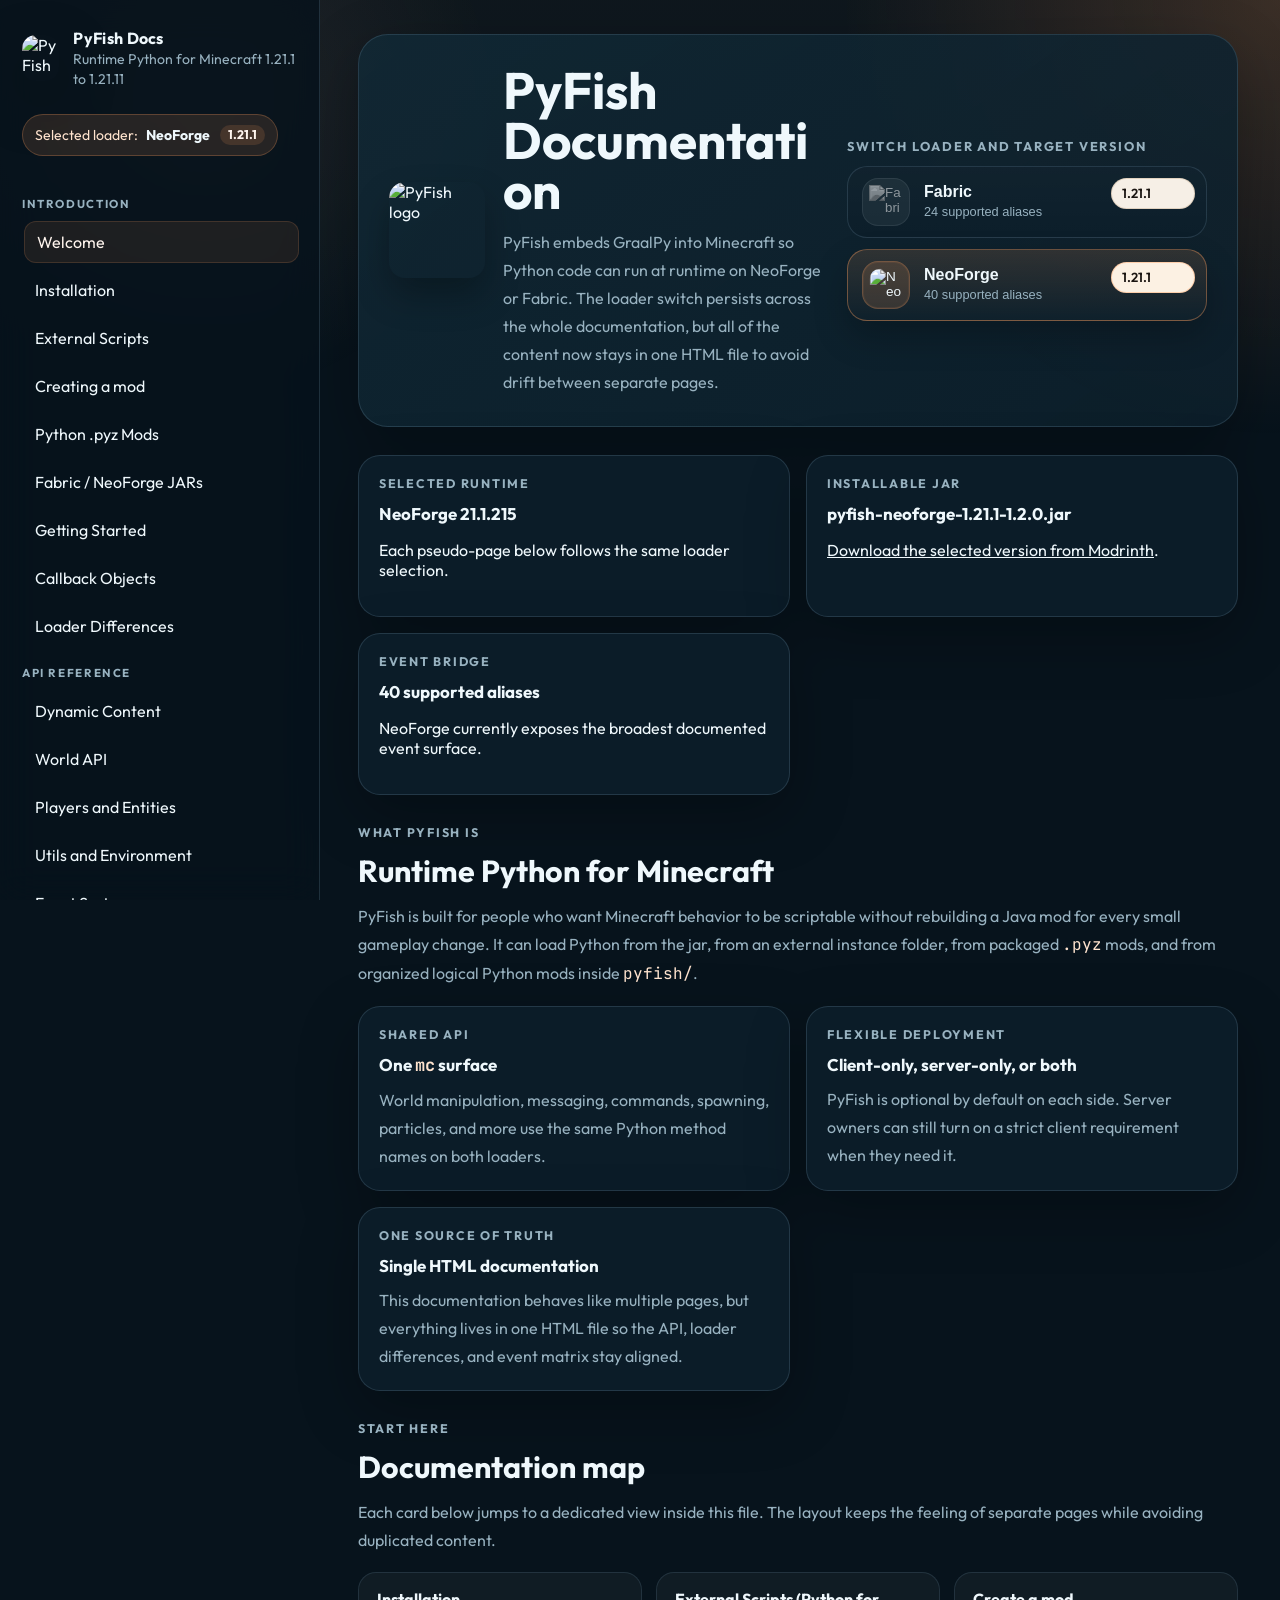
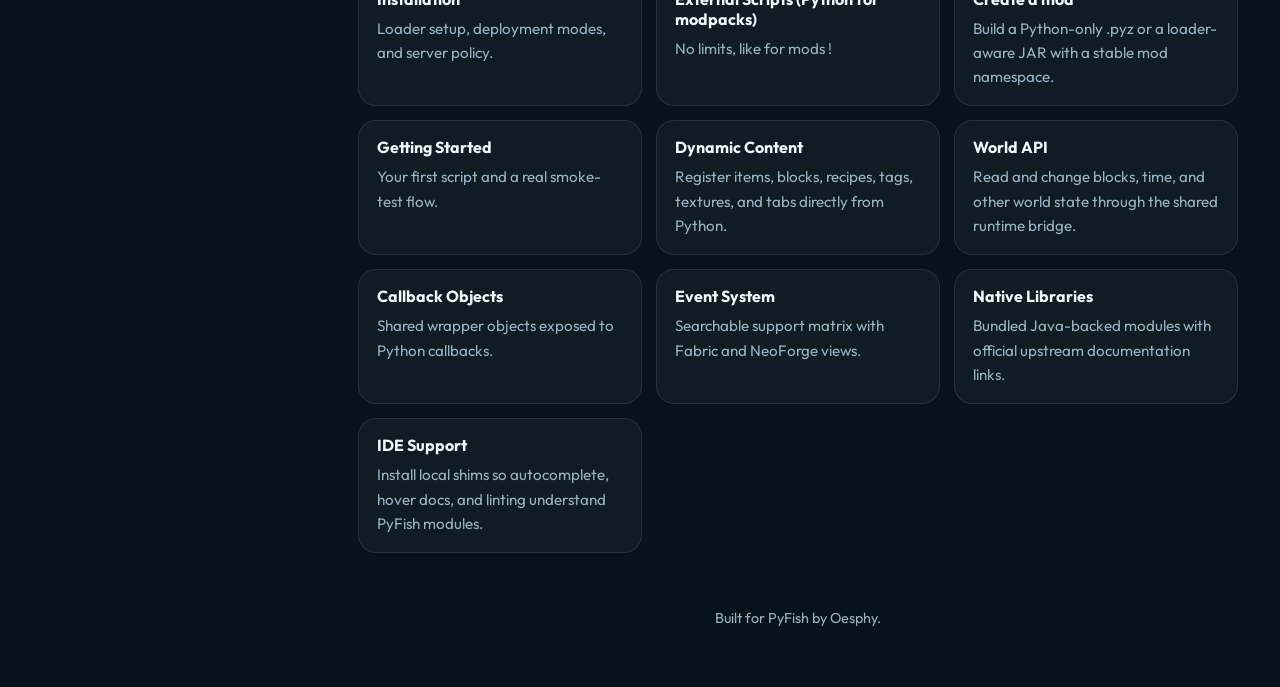
==== index.html @ 4de3d67e "Change 'Choose a Mod Format' to 'Create a mod'" ====
<!DOCTYPE html>
<html lang="en">

<head>
    <meta charset="UTF-8">
    <meta name="viewport" content="width=device-width, initial-scale=1.0">
    <title>PyFish Documentation - Welcome</title>
    <link rel="preconnect" href="https://fonts.googleapis.com">
    <link rel="preconnect" href="https://fonts.gstatic.com" crossorigin>
    <link
        href="https://fonts.googleapis.com/css2?family=Outfit:wght@300;400;500;600;700;800&family=JetBrains+Mono:wght@400;700&display=swap"
        rel="stylesheet">
    <link rel="stylesheet" href="assets/docs.css">
    <script src="assets/docs.js" defer></script>
</head>

<body data-loader-default="neoforge" data-default-view="overview">
    <template id="loaderSwitchTemplate">
        <div class="loader-switch" aria-label="Documentation loader switch">
            <div class="loader-switch-label">Switch loader and target version</div>
            <div class="loader-switch-row">
                <div class="loader-option" data-loader-option="fabric">
                    <div class="loader-button-shell">
                        <button class="loader-button" data-loader-button="fabric" type="button" aria-pressed="false">
                            <span class="loader-mark">
                                <img src="https://fabricmc.net/assets/logo.png" alt="Fabric logo">
                            </span>
                            <span class="loader-copy">
                                <strong>Fabric</strong>
                                <small data-loader-field="eventCount" data-loader-source="fabric">23 supported aliases</small>
                            </span>
                        </button>
                        <select class="loader-version-select" data-loader-version-select="fabric" aria-label="Fabric documentation version"></select>
                    </div>
                </div>
                <div class="loader-option" data-loader-option="neoforge">
                    <div class="loader-button-shell">
                        <button class="loader-button" data-loader-button="neoforge" type="button" aria-pressed="true">
                            <span class="loader-mark">
                                <img src="https://avatars.githubusercontent.com/u/138629134?s=160&amp;v=4"
                                    alt="NeoForge logo">
                            </span>
                            <span class="loader-copy">
                                <strong>NeoForge</strong>
                                <small data-loader-field="eventCount" data-loader-source="neoforge">39 supported aliases</small>
                            </span>
                        </button>
                        <select class="loader-version-select" data-loader-version-select="neoforge" aria-label="NeoForge documentation version"></select>
                    </div>
                </div>
            </div>
        </div>
    </template>

    <div class="layout">
        <aside class="sidebar">
            <div class="sidebar-brand">
                <img src="https://cdn.modrinth.com/data/bdP4b2gP/a01bf99421098f66b65ad2d4006a5337a18a58f0.png"
                    alt="PyFish logo">
                <div>
                    <strong>PyFish Docs</strong>
                    <span>Runtime Python for Minecraft 1.21.1 to 1.21.11</span>
                </div>
            </div>

            <div class="loader-pill">
                Selected loader:
                <strong data-loader-selected>NeoForge</strong>
                <span class="loader-pill-version" data-loader-field="versionLabel">1.21.1</span>
            </div>

            <div class="nav-title">Introduction</div>
            <ul class="nav-list">
                <li><a href="#overview" data-nav-view="overview">Welcome</a></li>
                <li><a href="#installation" data-nav-view="installation">Installation</a></li>
                <li><a href="#scripts" data-nav-view="scripts">External Scripts</a></li>
                <li><a href="#template" data-nav-view="template">Creating a mod</a></li>
                <li><a href="#pyz-mods" data-nav-view="pyz-mods">Python .pyz Mods</a></li>
                <li><a href="#jar-mods" data-nav-view="jar-mods">Fabric / NeoForge JARs</a></li>
                <li><a href="#getting-started" data-nav-view="getting-started">Getting Started</a></li>
                <li><a href="#callback-objects" data-nav-view="callback-objects">Callback Objects</a></li>
                <li><a href="#loader-differences" data-nav-view="loader-differences">Loader Differences</a></li>
            </ul>

            <div class="nav-title">API Reference</div>
            <ul class="nav-list">
                <li><a href="#api-content" data-nav-view="api-content">Dynamic Content</a></li>
                <li><a href="#api-world" data-nav-view="api-world">World API</a></li>
                <li><a href="#api-players" data-nav-view="api-players">Players and Entities</a></li>
                <li><a href="#api-utils" data-nav-view="api-utils">Utils and Environment</a></li>
                <li><a href="#events" data-nav-view="events">Event System</a></li>
            </ul>

            <div class="nav-title">Resources</div>
            <ul class="nav-list">
                <li><a href="#ide-support" data-nav-view="ide-support">IDE Support</a></li>
                <li><a href="#libraries" data-nav-view="libraries">Native Libraries</a></li>
            </ul>
        </aside>

        <main class="content">
            <section class="doc-view active" data-doc-view="overview">
                <header class="hero">
                    <div class="hero-brand">
                        <img src="https://cdn.modrinth.com/data/bdP4b2gP/a01bf99421098f66b65ad2d4006a5337a18a58f0.png"
                            alt="PyFish logo">
                        <div class="hero-title">
                            <h1>PyFish Documentation</h1>
                            <p class="hero-subtitle">
                                PyFish embeds GraalPy into Minecraft so Python code can run at runtime on NeoForge or
                                Fabric. The loader switch persists across the whole documentation, but all of the
                                content now stays in one HTML file to avoid drift between separate pages.
                            </p>
                        </div>
                    </div>

                    <div data-loader-switch></div>
                </header>

                <section class="section">
                    <div class="stats-grid">
                        <article class="stat-card">
                            <div class="stat-label">Selected runtime</div>
                            <div class="stat-value" data-loader-field="installLabel">NeoForge 21.1.215</div>
                            <p>Each pseudo-page below follows the same loader selection.</p>
                        </article>
                        <article class="stat-card">
                            <div class="stat-label">Installable jar</div>
                            <div class="stat-value" data-loader-field="jarName">pyfish-neoforge-1.21.1-1.2.0.jar
                            </div>
                            <p><a href="https://modrinth.com/mod/bdP4b2gP/versions" target="_blank"
                                    rel="noopener">Download the selected version from Modrinth</a>.</p>
                        </article>
                        <article class="stat-card">
                            <div class="stat-label">Event bridge</div>
                            <div class="stat-value" data-loader-field="eventCount">39 supported aliases</div>
                            <p data-loader-field="eventSummary">NeoForge currently exposes the broadest documented event
                                surface.</p>
                        </article>
                    </div>
                </section>

                <section class="section">
                    <div class="section-eyebrow">What PyFish is</div>
                    <h2>Runtime Python for Minecraft</h2>
                    <p class="section-intro">
                        PyFish is built for people who want Minecraft behavior to be scriptable without rebuilding a
                        Java mod for every small gameplay change. It can load Python from the jar, from an external
                        instance folder, from packaged <span class="inline-code">.pyz</span> mods, and from organized
                        logical Python mods inside <span class="inline-code">pyfish/</span>.
                    </p>

                    <div class="cards">
                        <article class="card">
                            <div class="card-eyebrow">Shared API</div>
                            <h3>One <span class="inline-code">mc</span> surface</h3>
                            <p>World manipulation, messaging, commands, spawning, particles, and more use the same
                                Python method names on both loaders.</p>
                        </article>
                        <article class="card">
                            <div class="card-eyebrow">Flexible deployment</div>
                            <h3>Client-only, server-only, or both</h3>
                            <p>PyFish is optional by default on each side. Server owners can still turn on a strict
                                client requirement when they need it.</p>
                        </article>
                        <article class="card">
                            <div class="card-eyebrow">One source of truth</div>
                            <h3>Single HTML documentation</h3>
                            <p>This documentation behaves like multiple pages, but everything lives in one HTML file so
                                the API, loader differences, and event matrix stay aligned.</p>
                        </article>
                    </div>
                </section>

                <section class="section">
                    <div class="section-eyebrow">Start here</div>
                    <h2>Documentation map</h2>
                    <p class="section-intro">
                        Each card below jumps to a dedicated view inside this file. The layout keeps the feeling of
                        separate pages while avoiding duplicated content.
                    </p>

                    <div class="quick-links">
                        <a class="quick-link" href="#installation" data-view-link="installation">
                            <strong>Installation</strong>
                            <span>Loader setup, deployment modes, and server policy.</span>
                        </a>
                        <a class="quick-link" href="#scripts" data-view-link="scripts">
                            <strong>External Scripts (Python for modpacks)</strong>
                            <span>No limits, like for mods !</span>
                        </a>
                        <a class="quick-link" href="#template" data-view-link="template">
                            <strong>Create a mod</strong>
                            <span>Build a Python-only .pyz or a loader-aware JAR with a stable mod namespace.</span>
                        </a>
                        <a class="quick-link" href="#getting-started" data-view-link="getting-started">
                            <strong>Getting Started</strong>
                            <span>Your first script and a real smoke-test flow.</span>
                        </a>
                        <a class="quick-link" href="#api-content" data-view-link="api-content">
                            <strong>Dynamic Content</strong>
                            <span>Register items, blocks, recipes, tags, textures, and tabs directly from Python.</span>
                        </a>
                        <a class="quick-link" href="#api-world" data-view-link="api-world">
                            <strong>World API</strong>
                            <span>Read and change blocks, time, and other world state through the shared runtime bridge.</span>
                        </a>
                        <a class="quick-link" href="#callback-objects" data-view-link="callback-objects">
                            <strong>Callback Objects</strong>
                            <span>Shared wrapper objects exposed to Python callbacks.</span>
                        </a>
                        <a class="quick-link" href="#events" data-view-link="events">
                            <strong>Event System</strong>
                            <span>Searchable support matrix with Fabric and NeoForge views.</span>
                        </a>
                        <a class="quick-link" href="#libraries" data-view-link="libraries">
                            <strong>Native Libraries</strong>
                            <span>Bundled Java-backed modules with official upstream documentation links.</span>
                        </a>
                        <a class="quick-link" href="#ide-support" data-view-link="ide-support">
                            <strong>IDE Support</strong>
                            <span>Install local shims so autocomplete, hover docs, and linting understand PyFish modules.</span>
                        </a>
                    </div>
                </section>
            </section>

            <section class="doc-view" data-doc-view="installation" hidden>
                <header class="hero">
                    <div class="hero-brand">
                        <img src="https://cdn.modrinth.com/data/bdP4b2gP/a01bf99421098f66b65ad2d4006a5337a18a58f0.png"
                            alt="PyFish logo">
                        <div class="hero-title">
                            <h1>Installation</h1>
                            <p class="hero-subtitle">
                                PyFish is installed like a normal mod jar, but the exact jar name depends on the
                                selected loader. This view also covers deployment modes and the server policy that can
                                require the client mod.
                            </p>
                        </div>
                    </div>

                    <div data-loader-switch></div>
                </header>

                <section class="section">
                    <div class="cards">
                        <article class="stat-card">
                            <div class="stat-label">Selected runtime</div>
                            <div class="stat-value" data-loader-field="installLabel">NeoForge 21.1.215</div>
                            <p>Keep Minecraft on <span class="inline-code" data-loader-field="minecraftVersion">1.21.1</span> and Java on 21.</p>
                        </article>
                        <article class="stat-card">
                            <div class="stat-label">Install this jar</div>
                            <div class="stat-value" data-loader-field="jarName">pyfish-neoforge-1.21.1-1.2.0.jar
                            </div>
                            <p><a href="https://modrinth.com/mod/bdP4b2gP/versions" target="_blank"
                                    rel="noopener">Open the official download page</a>.</p>
                        </article>
                    </div>
                </section>

                <section class="section">
                    <div class="section-eyebrow">Loader-specific setup</div>
                    <h2>How to install PyFish</h2>
                    <p class="section-intro">
                        Download the PyFish jar matching both your loader and Minecraft version, then place it
                        in the normal <span class="inline-code">mods/</span> folder. Do not mix a Fabric jar with
                        NeoForge or install a jar made for another Minecraft version.
                    </p>

                    <div class="two-up">
                        <article class="callout" data-loader-content="fabric">
                            <div class="card-eyebrow">Fabric steps</div>
                            <ul class="detail-list">
                                <li>Install Fabric Loader <span class="inline-code" data-loader-field="loaderVersionLabel" data-loader-source="fabric">0.16.9</span> for Minecraft
                                    <span class="inline-code" data-loader-field="minecraftVersion" data-loader-source="fabric">1.21.1</span>.
                                </li>
                                <li>Install Fabric API <span class="inline-code" data-loader-field="apiVersionLabel" data-loader-source="fabric">0.116.12+1.21.1</span> for Minecraft <span class="inline-code" data-loader-field="minecraftVersion" data-loader-source="fabric">1.21.1</span>.</li>
                                <li>Copy <span class="inline-code" data-loader-field="jarName" data-loader-source="fabric">pyfish-fabric-1.21.1-1.2.0.jar</span> into
                                    <span class="inline-code">mods/</span>.
                                </li>
                            </ul>
                        </article>

                        <article class="callout" data-loader-content="neoforge">
                            <div class="card-eyebrow">NeoForge steps</div>
                            <ul class="detail-list">
                                <li>Install NeoForge <span class="inline-code" data-loader-field="loaderVersionLabel" data-loader-source="neoforge">21.1.215</span> for Minecraft <span
                                        class="inline-code" data-loader-field="minecraftVersion" data-loader-source="neoforge">1.21.1</span>.</li>
                                <li>Copy <span class="inline-code" data-loader-field="jarName" data-loader-source="neoforge">pyfish-neoforge-1.21.1-1.2.0.jar</span> into <span
                                        class="inline-code">mods/</span>.</li>
                                <li>Start the game once so the standard PyFish config folders are created.</li>
                            </ul>
                        </article>

                        <article class="callout">
                            <div class="card-eyebrow">Shared requirements</div>
                            <ul class="detail-list">
                                <li>Minecraft version: <span class="inline-code" data-loader-field="minecraftVersion">1.21.1</span></li>
                                <li>Java version: <span class="inline-code">21</span></li>
                                <li>Python runtime: bundled GraalPy</li>
                            </ul>
                        </article>
                    </div>
                </section>

                <section class="section">
                    <div class="section-eyebrow">Deployment modes</div>
                    <h2>Client-only, server-only, or both</h2>
                    <div class="cards">
                        <article class="card">
                            <div class="card-eyebrow">Server-only</div>
                            <h3>Most common scripting setup</h3>
                            <p>Best for gameplay automation, event-driven logic, and modpack rules running on a
                                dedicated or integrated server. By default, clients can join without installing
                                PyFish.</p>
                        </article>
                        <article class="card">
                            <div class="card-eyebrow">Client-only</div>
                            <h3>Optional local runtime</h3>
                            <p>Useful when you want the mod on the client ahead of time or when a server may decide to
                                require it. Client-only does not expose server-side gameplay control by itself.</p>
                        </article>
                        <article class="card">
                            <div class="card-eyebrow">Both sides</div>
                            <h3>Full setup</h3>
                            <p>Use both sides when you want server logic and the option to make the client mod
                                mandatory from the server configuration.</p>
                        </article>
                    </div>
                </section>

                <section class="section">
                    <div class="section-eyebrow">Server policy</div>
                    <h2>Requiring the client mod</h2>
                    <p class="section-intro">
                        PyFish is optional by default, but server owners can flip one config setting to require the
                        client mod. This policy is shared across Fabric and NeoForge.
                    </p>

                    <div class="code-shell">
                        <pre>requireClientPyFish=false
clientHandshakeTimeoutTicks=60
missingClientMessage=This server requires PyFish on the client.</pre>
                    </div>

                    <div class="cards" style="margin-top: 18px;">
                        <article class="card">
                            <div class="card-eyebrow">Config path</div>
                            <p><span class="inline-code">config/pyfish/server.properties</span></p>
                        </article>
                        <article class="card">
                            <div class="card-eyebrow">When enabled</div>
                            <p>The server waits for a PyFish client hello. If the client never answers before the
                                timeout, that player is disconnected with the configured message.</p>
                        </article>
                        <article class="card">
                            <div class="card-eyebrow">Why it exists</div>
                            <p>You can keep the normal install experience optional for most players while still giving
                                server or modpack authors a clean opt-in enforcement model.</p>
                        </article>
                    </div>
                </section>
            </section>

            <section class="doc-view" data-doc-view="scripts" hidden>
                <header class="hero">
                    <div class="hero-brand">
                        <img src="https://cdn.modrinth.com/data/bdP4b2gP/a01bf99421098f66b65ad2d4006a5337a18a58f0.png"
                            alt="PyFish logo">
                        <div class="hero-title">
                            <h1>External Scripts</h1>
                            <p class="hero-subtitle">
                                PyFish can load Python from the jar and from the external <span
                                    class="inline-code">pyfish/</span> folder. This view focuses on the external
                                layout used by servers, local instances, and modpacks.
                            </p>
                        </div>
                    </div>

                    <div data-loader-switch></div>
                </header>

                <section class="section">
                    <div class="section-eyebrow">Folder layout</div>
                    <h2>How external scripts are organized</h2>
                    <p class="section-intro">
                        PyFish scans scripts from the root <span class="inline-code">pyfish/</span> folder.
                        Packaged Python-only mods use the normal Minecraft <span class="inline-code">mods/</span>
                        folder, right next to PyFish and the other mod JARs.
                    </p>

                    <div class="code-shell">
                        <pre>.minecraft/
|-- mods/
|   |-- pyfish-neoforge-1.21.11-1.2.0.jar
|   `-- packaged_mod-1.0.0.pyz
|-- config/
`-- pyfish/
    |-- scripts/
    |   `-- global_fix.py
    `-- my_mod/
        |-- requirements.txt
        `-- scripts/
            |-- init.py
            `-- gameplay.py</pre>
                    </div>
                </section>

                <section class="section">
                    <div class="cards">
                        <article class="card">
                            <div class="card-eyebrow">Global scripts</div>
                            <h3><span class="inline-code">pyfish/scripts/</span></h3>
                            <p>Files in this folder are loaded without a logical mod id. They are useful for quick
                                global tweaks or debugging scripts.</p>
                        </article>
                        <article class="card">
                            <div class="card-eyebrow">Logical Python mods</div>
                            <h3><span class="inline-code">pyfish/&lt;mod_id&gt;/scripts/</span></h3>
                            <p>Each folder acts like a small Python-powered content pack. Grouping scripts this way
                                keeps pack-specific logic easier to maintain.</p>
                        </article>
                        <article class="card">
                            <div class="card-eyebrow">Dependencies</div>
                            <h3><span class="inline-code">requirements.txt</span></h3>
                            <p>Pure Python dependencies can live next to a logical mod. PyFish keeps dependency
                                installation scoped by mod id instead of flattening everything together.</p>
                        </article>
                        <article class="card">
                            <div class="card-eyebrow">Single-file Python mods</div>
                            <h3><span class="inline-code">mods/*.pyz</span></h3>
                            <p>A Python zipapp packages the manifest, entrypoint, optional dependencies, and internal
                                modules into one distributable file. The same archive works on Fabric and NeoForge.</p>
                        </article>
                    </div>
                </section>

                <section class="section">
                    <div class="section-eyebrow">Loading behavior</div>
                    <h2>Jar resources and external files can coexist</h2>
                    <div class="cards">
                        <article class="card">
                            <div class="card-eyebrow">Bundled resources</div>
                            <p>Scripts inside a jar are useful when PyFish is shipped as a reusable base or when a
                                Python-powered mod wants self-contained packaged logic.</p>
                        </article>
                        <article class="card">
                            <div class="card-eyebrow">Packaged zipapps</div>
                            <p>Files ending in <span class="inline-code">.pyz</span> inside the normal
                                <span class="inline-code">mods/</span> folder are validated before execution. Their
                                manifest id becomes the content namespace and dependencies stay isolated under it.</p>
                        </article>
                        <article class="card">
                            <div class="card-eyebrow">External overrides</div>
                            <p>The instance folder is ideal for modpack authors because it keeps iteration fast and
                                avoids rebuilding jars for small rule changes.</p>
                        </article>
                        <article class="card">
                            <div class="card-eyebrow">Shared across loaders</div>
                            <p>Fabric and NeoForge use the same script folder layout. Loader differences mainly affect
                                event availability, not script discovery.</p>
                        </article>
                    </div>
                </section>
            </section>

            <section class="doc-view" data-doc-view="getting-started" hidden>
                <header class="hero">
                    <div class="hero-brand">
                        <img src="https://cdn.modrinth.com/data/bdP4b2gP/a01bf99421098f66b65ad2d4006a5337a18a58f0.png"
                            alt="PyFish logo">
                        <div class="hero-title">
                            <h1>Getting Started</h1>
                            <p class="hero-subtitle">
                                Start with one tiny script that proves the runtime, event registration, callback
                                execution, and shared Minecraft API are all alive.
                            </p>
                        </div>
                    </div>

                    <div data-loader-switch></div>
                </header>

                <section class="section">
                    <div class="section-eyebrow">Minimal script</div>
                    <h2>First runtime check</h2>
                    <div class="code-shell">
                        <pre>from pyfish import mc, log_print, ServerEvent, PlayerEvent

def on_server_started(event: ServerEvent):
    log_print("PyFish runtime ready")

def on_player_join(event: PlayerEvent):
    player = event.getPlayer() or event.getEntity()
    mc.send_message(player, "PyFish is active on this server.")

print("Hello World!")
mc.on("on_server_started", on_server_started)
mc.on("on_player_join", on_player_join)</pre>
                    </div>

                    <div class="meta-grid">
                        <div class="meta-row">
                            <strong>Recommended location</strong>
                            <span><span class="inline-code">pyfish/scripts/hello.py</span></span>
                        </div>
                        <div class="meta-row">
                            <strong>What this validates</strong>
                            <span>Python startup, event registration, lifecycle callback execution, player callback
                                execution, and shared <span class="inline-code">mc</span> API access.</span>
                        </div>
                    </div>
                </section>

                <section class="section">
                    <div class="section-eyebrow">First script flow</div>
                    <h2>What success looks like</h2>
                    <div class="cards">
                        <article class="card">
                            <div class="card-eyebrow">Startup</div>
                            <p>You should see the script load in the log and the runtime should register the callbacks
                                without an unsupported-event warning.</p>
                        </article>
                        <article class="card">
                            <div class="card-eyebrow">Server start</div>
                            <p>When the world or dedicated server finishes starting, the server-started callback should
                                log its message cleanly.</p>
                        </article>
                        <article class="card">
                            <div class="card-eyebrow">Player join</div>
                            <p>Joining the game should trigger the chat message without loader-specific attribute
                                errors, which is a strong sign that the callback objects and unwrapping helpers are
                                aligned.</p>
                        </article>
                    </div>
                </section>
            </section>

            <section class="doc-view" data-doc-view="callback-objects" hidden>
                <header class="hero">
                    <div class="hero-brand">
                        <img src="https://cdn.modrinth.com/data/bdP4b2gP/a01bf99421098f66b65ad2d4006a5337a18a58f0.png"
                            alt="PyFish logo">
                        <div class="hero-title">
                            <h1>Callback Objects</h1>
                            <p class="hero-subtitle">
                                PyFish wraps Fabric events into shared Python-facing objects whenever possible. NeoForge
                                still exposes the native event object for many specialized hooks, so this view focuses
                                on the shared wrapper surface that scripts can rely on. These same class names are safe
                                to import and use in Python type annotations under GraalPy.
                            </p>
                        </div>
                    </div>

                    <div data-loader-switch></div>
                </header>

                <section class="section">
                    <div class="section-eyebrow">Handles</div>
                    <h2>Common wrapper objects</h2>
                    <div class="cards">
                        <article class="definition-card">
                            <div class="definition-card-header">
                                <div class="definition-name">PlayerHandle</div>
                                <span class="pill pill-green">Shared</span>
                            </div>
                            <p>Wraps a server player and can be passed directly into methods like <span
                                    class="inline-code">mc.send_message(...)</span> or <span
                                    class="inline-code">mc.teleport(...)</span>.</p>
                            <div class="meta-grid">
                                <div class="meta-row"><strong>Main methods</strong><span><span
                                            class="inline-code">unwrapPlayer()</span>, <span
                                            class="inline-code">serverLevel()</span>, <span
                                            class="inline-code">getBlockX/Y/Z()</span>, <span
                                            class="inline-code">getX/Y/Z()</span>, <span
                                            class="inline-code">getName()</span></span></div>
                            </div>
                        </article>
                        <article class="definition-card">
                            <div class="definition-card-header">
                                <div class="definition-name">EntityHandle</div>
                                <span class="pill pill-green">Shared</span>
                            </div>
                            <p>Wraps a server entity. Useful in generic entity callbacks and interaction callbacks.</p>
                            <div class="meta-grid">
                                <div class="meta-row"><strong>Main methods</strong><span><span
                                            class="inline-code">unwrapEntity()</span>, <span
                                            class="inline-code">serverLevel()</span>, <span
                                            class="inline-code">getX/Y/Z()</span>, <span
                                            class="inline-code">getName()</span></span></div>
                            </div>
                        </article>
                        <article class="definition-card">
                            <div class="definition-card-header">
                                <div class="definition-name">BlockPosHandle</div>
                                <span class="pill pill-green">Shared</span>
                            </div>
                            <p>Wraps a block position object and is accepted by the shared unwrapping helpers inside
                                the Python bridge.</p>
                            <div class="meta-grid">
                                <div class="meta-row"><strong>Main methods</strong><span><span
                                            class="inline-code">unwrapBlockPos()</span>, <span
                                            class="inline-code">getX()</span>, <span class="inline-code">getY()</span>,
                                        <span class="inline-code">getZ()</span></span></div>
                            </div>
                        </article>
                    </div>
                </section>

                <section class="section">
                    <div class="section-eyebrow">Type hints</div>
                    <h2>Annotations are runtime-safe</h2>
                    <p class="section-intro">
                        You can annotate callbacks exactly the same way you want the IDE to see them. GraalPy does not
                        require stripping those annotations before the script runs inside the mod.
                    </p>

                    <div class="code-shell">
                        <pre>from pyfish import mc, PlayerEvent, PlayerChatEvent

def on_player_join(event: PlayerEvent):
    player = event.getPlayer() or event.getEntity()
    if player is not None:
        mc.send_message(player, "Join event typed correctly")

def on_player_chat(event: PlayerChatEvent):
    player = event.getPlayer()
    if player is not None:
        mc.send_message(player, f"You said: {event.getMessageString()}")

mc.on("on_player_join", on_player_join)
mc.on("on_player_chat", on_player_chat)</pre>
                    </div>
                </section>

                <section class="section">
                    <div class="section-eyebrow">Shared event wrappers</div>
                    <h2>What Python callbacks can see on Fabric</h2>
                    <div class="cards">
                        <article class="card">
                            <div class="card-eyebrow">Player and server lifecycle</div>
                            <p><span class="inline-code">PlayerEvent</span>, <span
                                    class="inline-code">PlayerCloneEvent</span>, <span
                                    class="inline-code">ServerEvent</span>, and <span
                                    class="inline-code">LevelEvent</span> cover join, leave, respawn, clone, server
                                lifecycle, and world lifecycle hooks.</p>
                        </article>
                        <article class="card">
                            <div class="card-eyebrow">Interaction and block events</div>
                            <p><span class="inline-code">BlockBreakEvent</span>, <span
                                    class="inline-code">PlayerInteractBlockEvent</span>, and <span
                                    class="inline-code">PlayerInteractEntityEvent</span> expose player, level,
                                position, hand, and target information through loader-agnostic helpers.</p>
                        </article>
                        <article class="card">
                            <div class="card-eyebrow">Entity lifecycle</div>
                            <p><span class="inline-code">EntitySpawnEvent</span>, <span
                                    class="inline-code">EntityDimensionChangeEvent</span>, <span
                                    class="inline-code">LivingDamageEvent</span>, and <span
                                    class="inline-code">LivingDeathEvent</span> now cover spawn, dimension change,
                                hurt, damage, and death in the Fabric bridge.</p>
                        </article>
                    </div>
                </section>

                <section class="section">
                    <div class="section-eyebrow">Loader note</div>
                    <h2>When NeoForge still exposes the raw event</h2>
                    <p class="section-intro">
                        Loader-specific aliases such as <span class="inline-code">on_item_crafted</span>, <span
                            class="inline-code">on_explosion</span>, or <span
                            class="inline-code">on_command_executed</span> still forward the native NeoForge event
                        object. That is intentional: Fabric does not provide a clean shared equivalent for all of those
                        hooks yet.
                    </p>
                </section>
            </section>

            <section class="doc-view" data-doc-view="loader-differences" hidden>
                <header class="hero">
                    <div class="hero-brand">
                        <img src="https://cdn.modrinth.com/data/bdP4b2gP/a01bf99421098f66b65ad2d4006a5337a18a58f0.png"
                            alt="PyFish logo">
                        <div class="hero-title">
                            <h1>Loader Differences</h1>
                            <p class="hero-subtitle">
                                PyFish tries to keep the Python-facing API stable across both loaders, but the event
                                bridge is not perfectly symmetrical. This view tracks what is genuinely shared and what
                                remains loader-specific.
                            </p>
                        </div>
                    </div>

                    <div data-loader-switch></div>
                </header>

                <section class="section">
                    <div class="compare-grid">
                        <article class="stat-card">
                            <div class="stat-label">Selected loader</div>
                            <div class="stat-value" data-loader-selected>NeoForge</div>
                            <p data-loader-field="bridgeSummary">Widest current bridge: broader entity, item, block,
                                and lifecycle coverage.</p>
                        </article>
                        <article class="stat-card">
                            <div class="stat-label">Fabric view</div>
                            <div class="stat-value">Fabric</div>
                            <p data-loader-field="bridgeSummary" data-loader-source="fabric">Shared bridge: lifecycle,
                                player, world, chat, entity lifecycle, and living damage callbacks.</p>
                        </article>
                        <article class="stat-card">
                            <div class="stat-label">NeoForge view</div>
                            <div class="stat-value">NeoForge</div>
                            <p data-loader-field="bridgeSummary" data-loader-source="neoforge">Widest current bridge:
                                broader entity, item, block, and lifecycle coverage.</p>
                        </article>
                    </div>
                </section>

                <section class="section">
                    <div class="cards">
                        <article class="card">
                            <div class="card-eyebrow">Shared across both loaders</div>
                            <ul class="detail-list">
                                <li>The same <span class="inline-code">pyfish/</span> folder layout</li>
                                <li>The same Python <span class="inline-code">mc</span> method names</li>
                                <li>The same optional-by-default client/server model</li>
                                <li>The same server config for requiring the client mod</li>
                            </ul>
                        </article>
                        <article class="card">
                            <div class="card-eyebrow">Fabric now covers</div>
                            <ul class="detail-list">
                                <li>Server and world lifecycle hooks</li>
                                <li>Player join, leave, respawn, clone, chat, and tick</li>
                                <li>Block break and player interaction hooks</li>
                                <li>Entity spawn and dimension changes</li>
                                <li>Living hurt, damage, and death observation</li>
                            </ul>
                        </article>
                        <article class="card">
                            <div class="card-eyebrow">NeoForge still goes wider</div>
                            <ul class="detail-list">
                                <li>Specialized block hooks like crop growth or note block play</li>
                                <li>Specialized player hooks like sleep, wake-up, and XP changes</li>
                                <li>Item crafting, smelting, pickup, and toss callbacks</li>
                                <li>Specialized entity hooks such as jump, heal, fall, and tame</li>
                                <li>Explosion and command pipeline callbacks</li>
                            </ul>
                        </article>
                    </div>
                </section>

                <section class="section">
                    <div class="section-eyebrow">Important caveat</div>
                    <h2>Dynamic full-class registration is NeoForge-only</h2>
                    <p class="section-intro">
                        <span class="inline-code">mc.on("full.java.ClassName", callback)</span> is meaningful on
                        NeoForge because the bridge can resolve arbitrary event classes on that loader. Fabric uses the
                        documented aliases only.
                    </p>
                </section>
            </section>

            <section class="doc-view" data-doc-view="api-content" hidden>
                <header class="hero">
                    <div class="hero-brand">
                        <img src="https://cdn.modrinth.com/data/bdP4b2gP/a01bf99421098f66b65ad2d4006a5337a18a58f0.png"
                            alt="PyFish logo">
                        <div class="hero-title">
                            <h1>Dynamic Content API</h1>
                            <p class="hero-subtitle">
                                Items, blocks, recipes, tags, textures, and tabs now live directly in
                                <span class="inline-code">pyfish</span>. Every API card below can open its own
                                dedicated in-file page with a fuller explanation, tested usage notes, and a more
                                complete example.
                            </p>
                        </div>
                    </div>

                    <div data-loader-switch></div>
                </header>

                <section class="section">
                    <div class="section-eyebrow">Integrated content API</div>
                    <h2>Register content directly from Python</h2>
                    <p class="section-intro">
                        PyFish exposes its content workflow directly from the base <span
                            class="inline-code">pyfish</span> module. (<span class="inline-code">from pyfish
                            import items, blocks, recipes, tags, textures, tabs</span>).
                    </p>

                    <div class="method-grid">
                        <article class="method-card" data-detail-card>
                            <div class="method-card-header"><div class="method-name">items.register_item(item_id: str, properties: ItemProperties)</div><span class="pill pill-green">Shared</span></div>
                            <p>Registers a simple item. If the id has no namespace, PyFish resolves it from the current script context.</p>
                            <a class="doc-link method-deep-link" href="#detail-content-register-item" data-detail-link="content-register-item">Open full page</a>
                        </article>
                        <article class="method-card" data-detail-card>
                            <div class="method-card-header"><div class="method-name">items.register_food(item_id: str, nutrition: int, saturation: float, properties: ItemProperties)</div><span class="pill pill-green">Shared</span></div>
                            <p>Registers a food item with nutrition and saturation values.</p>
                            <a class="doc-link method-deep-link" href="#detail-content-register-food" data-detail-link="content-register-food">Open full page</a>
                        </article>
                        <article class="method-card" data-detail-card>
                            <div class="method-card-header"><div class="method-name">items.register_tool(item_id: str, tool_type: str, properties: ItemProperties)</div><span class="pill pill-green">Shared</span></div>
                            <p>Registers a tool or weapon such as a sword, pickaxe, axe, hoe, or shovel.</p>
                            <a class="doc-link method-deep-link" href="#detail-content-register-tool" data-detail-link="content-register-tool">Open full page</a>
                        </article>
                        <article class="method-card" data-detail-card>
                            <div class="method-card-header"><div class="method-name">blocks.register_block(block_id: str, properties: BlockProperties)</div><span class="pill pill-green">Shared</span></div>
                            <p>Registers a block and generates matching blockstate, model, and item-model resources.</p>
                            <a class="doc-link method-deep-link" href="#detail-content-register-block" data-detail-link="content-register-block">Open full page</a>
                        </article>
                        <article class="method-card" data-detail-card>
                            <div class="method-card-header"><div class="method-name">recipes.shaped(recipe_id: str, result_id: str, count: int, pattern: list[str], keys: dict[str, str]) / recipes.shapeless(recipe_id: str, result_id: str, count: int, ingredients: list[str])</div><span class="pill pill-green">Shared</span></div>
                            <p>Generates crafting recipes directly from Python without a separate data pack step.</p>
                            <a class="doc-link method-deep-link" href="#detail-content-recipes" data-detail-link="content-recipes">Open full page</a>
                        </article>
                        <article class="method-card" data-detail-card>
                            <div class="method-card-header"><div class="method-name">tags.add_item_tag(tag_id: str, *entries: str) / tags.add_block_tag(tag_id: str, *entries: str)</div><span class="pill pill-green">Shared</span></div>
                            <p>Adds generated item or block entries to tags, again with automatic namespace resolution.</p>
                            <a class="doc-link method-deep-link" href="#detail-content-tags" data-detail-link="content-tags">Open full page</a>
                        </article>
                        <article class="method-card" data-detail-card>
                            <div class="method-card-header"><div class="method-name">textures.register_texture(texture_id: str, data: bytes) / textures.register_image(texture_id: str, image: object)</div><span class="pill pill-green">Shared</span></div>
                            <p>Registers generated texture data at runtime for items or blocks.</p>
                            <a class="doc-link method-deep-link" href="#detail-content-textures" data-detail-link="content-textures">Open full page</a>
                        </article>
                        <article class="method-card" data-detail-card>
                            <div class="method-card-header"><div class="method-name">tabs.create(tab_id: str, properties: TabProperties)</div><span class="pill pill-green">Shared</span></div>
                            <p>Creates a creative tab from Python. Tabs, like items and blocks, inherit the active script namespace by default.</p>
                            <a class="doc-link method-deep-link" href="#detail-content-tabs" data-detail-link="content-tabs">Open full page</a>
                        </article>
                    </div>
                </section>

                <section class="section">
                    <div class="section-eyebrow">Namespace resolution</div>
                    <h2>How ids are resolved</h2>
                    <div class="cards">
                        <article class="card">
                            <div class="card-eyebrow">Global scripts</div>
                            <p>Scripts in <span class="inline-code">pyfish/scripts/</span> register content under the
                                <span class="inline-code">pyfish</span> namespace by default.
                            </p>
                        </article>
                        <article class="card">
                            <div class="card-eyebrow">Logical Python mods</div>
                            <p>Scripts in <span class="inline-code">pyfish/&lt;mod_id&gt;/scripts/</span> register
                                content under <span class="inline-code">&lt;mod_id&gt;</span>.</p>
                        </article>
                        <article class="card">
                            <div class="card-eyebrow">Bundled real mods</div>
                            <p>Scripts bundled inside a proper mod jar register content under that Java mod id, so a
                                PyFish-powered mod stays inside its own namespace automatically.</p>
                        </article>
                    </div>
                </section>

                <section class="section">
                    <div class="section-eyebrow">Supported properties</div>
                    <h2>What the registries actually accept</h2>

                    <div class="two-up">
                        <article class="callout">
                            <div class="card-eyebrow">Items and foods</div>
                            <ul class="detail-list">
                                <li><span class="inline-code">texture</span> picks the generated model texture reference.</li>
                                <li><span class="inline-code">model</span> overrides the item model parent.</li>
                                <li><span class="inline-code">stacksTo</span>, <span class="inline-code">fireResistant</span>, and <span class="inline-code">durability</span> are supported on items.</li>
                                <li><span class="inline-code">alwaysEdible</span> is supported on foods.</li>
                                <li><span class="inline-code">tab</span> attaches the entry to a generated or existing creative tab.</li>
                                <li><span class="inline-code">events</span> attaches Python callbacks directly to the dynamic item.</li>
                            </ul>
                        </article>

                        <article class="callout">
                            <div class="card-eyebrow">Tools</div>
                            <ul class="detail-list">
                                <li>Supported tool types: <span class="inline-code">sword</span>, <span class="inline-code">pickaxe</span>, <span class="inline-code">shovel</span>, <span class="inline-code">axe</span>, <span class="inline-code">hoe</span>, and <span class="inline-code">multitool</span>.</li>
                                <li><span class="inline-code">damage</span> and <span class="inline-code">attackSpeed</span> control combat values.</li>
                                <li><span class="inline-code">durability</span>, <span class="inline-code">speed</span>, <span class="inline-code">damageBonus</span>, <span class="inline-code">enchantmentValue</span>, and <span class="inline-code">repairItem</span> shape the generated tier.</li>
                                <li>PyFish also adds the matching vanilla tool tags automatically.</li>
                            </ul>
                        </article>

                        <article class="callout">
                            <div class="card-eyebrow">Blocks and textures</div>
                            <ul class="detail-list">
                                <li><span class="inline-code">texture</span> can be a single texture id or a map such as top/bottom/side, end/side, or a full north/south/east/west/up/down set.</li>
                                <li><span class="inline-code">destroyTime</span>, <span class="inline-code">explosionResistance</span>, and <span class="inline-code">requiresCorrectToolForDrops</span> are supported.</li>
                                <li>Registering a block also generates and registers the matching block item automatically.</li>
                                <li><span class="inline-code">textures.register_texture(...)</span> takes raw bytes, while <span class="inline-code">textures.register_image(...)</span> takes a Java <span class="inline-code">BufferedImage</span>.</li>
                            </ul>
                        </article>

                        <article class="callout">
                            <div class="card-eyebrow">Recipes, tags, and tabs</div>
                            <ul class="detail-list">
                                <li>Recipes are generated directly at runtime and support namespace resolution for ids and ingredients.</li>
                                <li>Tag ingredients can use the normal <span class="inline-code">#namespace:path</span> syntax.</li>
                                <li><span class="inline-code">tags.unify(...)</span> currently records intent in the log but does not rewrite the registry automatically.</li>
                                <li>Creative tabs currently use <span class="inline-code">displayName</span> and <span class="inline-code">icon</span>. Use <span class="inline-code">displayName</span>, not <span class="inline-code">title</span>.</li>
                            </ul>
                        </article>
                    </div>
                </section>

                <section class="section">
                    <div class="section-eyebrow">Dynamic content callbacks</div>
                    <h2>Python handlers on items and blocks</h2>
                    <p class="section-intro">
                        PyFish supports dynamic content callbacks through the <span class="inline-code">events</span>
                        property. Handlers receive raw Java-side
                        objects for the content interaction itself.
                    </p>

                    <div class="two-up">
                        <article class="callout">
                            <div class="card-eyebrow">Item handlers</div>
                            <ul class="detail-list">
                                <li><span class="inline-code">use</span> runs when the item is used in the air.</li>
                                <li><span class="inline-code">use_on</span> runs when the item is used on a block.</li>
                                <li><span class="inline-code">eat</span> runs when the food finishes being eaten.</li>
                            </ul>
                        </article>
                        <article class="callout">
                            <div class="card-eyebrow">Block handlers</div>
                            <ul class="detail-list">
                                <li><span class="inline-code">use</span> runs when the block is interacted with.</li>
                                <li>The content callback layer is shared across Fabric and NeoForge because it lives above the loader-specific registries.</li>
                            </ul>
                        </article>
                    </div>

                    <div class="code-shell" style="margin-top: 18px;">
                        <pre>def on_wand_use(level, player, hand):
    mc.send_message(player, "Dynamic item callback OK")

items.register_item("signal_wand", {
    "texture": "signal_wand",
    "stacksTo": 1,
    "events": {
        "use": on_wand_use
    }
})</pre>
                    </div>
                    <a class="doc-link" href="#detail-content-callbacks" data-detail-link="content-callbacks">Open full page for dynamic content callbacks</a>
                </section>

                <section class="section">
                    <div class="section-eyebrow">Next API area</div>
                    <h2>World manipulation is documented separately now</h2>
                    <p class="section-intro">
                        Content registration and live world manipulation used to share one long page, which made both
                        areas harder to scan. The dedicated World API page now covers block and time helpers with their
                        own larger cards and detailed pseudo-pages.
                    </p>
                    <a class="doc-link" href="#api-world" data-view-link="api-world">Open the World API page</a>
                </section>
            </section>

            <section class="doc-view" data-doc-view="api-world" hidden>
                <header class="hero">
                    <div class="hero-brand">
                        <img src="https://cdn.modrinth.com/data/bdP4b2gP/a01bf99421098f66b65ad2d4006a5337a18a58f0.png"
                            alt="PyFish logo">
                        <div class="hero-title">
                            <h1>World API</h1>
                            <p class="hero-subtitle">
                                These helpers read or change the live world state. They are the functions you usually
                                call from callbacks once you already have a player, world, server, or position handle.
                            </p>
                        </div>
                    </div>

                    <div data-loader-switch></div>
                </header>

                <section class="section">
                    <div class="section-eyebrow">Shared world helpers</div>
                    <h2>Blocks and time</h2>
                    <p class="section-intro">
                        The <span class="inline-code">world</span> argument can be a real Java
                        <span class="inline-code">ServerLevel</span> or a wrapper returned by a PyFish callback. The
                        bridge unwraps both forms automatically.
                    </p>

                    <div class="method-grid">
                        <article class="method-card" data-detail-card>
                            <div class="method-card-header"><div class="method-name">mc.get_block_id(world: WorldHandle, x: int, y: int, z: int)</div><span class="pill pill-green">Shared</span></div>
                            <p>Returns the registry id of the block at the given coordinates.</p>
                            <a class="doc-link method-deep-link" href="#detail-mc-get-block-id" data-detail-link="mc-get-block-id">Open full page</a>
                        </article>
                        <article class="method-card" data-detail-card>
                            <div class="method-card-header"><div class="method-name">mc.set_block(world: WorldHandle, x: int, y: int, z: int, block_id: str)</div><span class="pill pill-green">Shared</span></div>
                            <p>Places or replaces a block. This is one of the fastest visible checks for the shared runtime bridge.</p>
                            <a class="doc-link method-deep-link" href="#detail-mc-set-block" data-detail-link="mc-set-block">Open full page</a>
                        </article>
                        <article class="method-card" data-detail-card>
                            <div class="method-card-header"><div class="method-name">mc.break_block(world: WorldHandle, x: int, y: int, z: int)</div><span class="pill pill-green">Shared</span></div>
                            <p>Breaks a block and lets vanilla drops and normal world logic run.</p>
                            <a class="doc-link method-deep-link" href="#detail-mc-break-block" data-detail-link="mc-break-block">Open full page</a>
                        </article>
                        <article class="method-card" data-detail-card>
                            <div class="method-card-header"><div class="method-name">mc.get_time(world: WorldHandle)</div><span class="pill pill-green">Shared</span></div>
                            <p>Reads the current day-night tick value from the world.</p>
                            <a class="doc-link method-deep-link" href="#detail-mc-get-time" data-detail-link="mc-get-time">Open full page</a>
                        </article>
                        <article class="method-card" data-detail-card>
                            <div class="method-card-header"><div class="method-name">mc.set_time(world: WorldHandle, time: int)</div><span class="pill pill-green">Shared</span></div>
                            <p>Sets the world time to a specific tick value such as <span class="inline-code">0</span> or <span class="inline-code">13000</span>.</p>
                            <a class="doc-link method-deep-link" href="#detail-mc-set-time" data-detail-link="mc-set-time">Open full page</a>
                        </article>
                    </div>
                </section>

                <section class="section">
                    <div class="section-eyebrow">Typical pattern</div>
                    <h2>Use callback wrappers directly</h2>
                    <div class="code-shell">
                        <pre>from pyfish import mc, PlayerEvent

def on_player_join(event: PlayerEvent):
    player = event.getPlayer() or event.getEntity()
    world = event.getLevel() or player.serverLevel()
    x = player.getBlockX() + 1
    y = player.getBlockY()
    z = player.getBlockZ()

    mc.set_block(world, x, y, z, "minecraft:gold_block")
    mc.send_message(player, f"Placed {mc.get_block_id(world, x, y, z)} at {x} {y} {z}")

mc.on("on_player_join", on_player_join)</pre>
                    </div>
                </section>
            </section>

            <section class="doc-view" data-doc-view="api-players" hidden>
                <header class="hero">
                    <div class="hero-brand">
                        <img src="https://cdn.modrinth.com/data/bdP4b2gP/a01bf99421098f66b65ad2d4006a5337a18a58f0.png"
                            alt="PyFish logo">
                        <div class="hero-title">
                            <h1>Players and Entities API</h1>
                            <p class="hero-subtitle">
                                These helpers cover messaging, movement, health, inventory, entity spawning, and simple
                                entity queries.
                            </p>
                        </div>
                    </div>

                    <div data-loader-switch></div>
                </header>

                <section class="section">
                    <div class="method-grid">
                        <article class="method-card" data-detail-card><div class="method-card-header"><div class="method-name">mc.send_message(player: PlayerHandle, message: str)</div><span class="pill pill-green">Shared</span></div><p>Sends a system message to one player. Player handles from callbacks work directly.</p><a class="doc-link method-deep-link" href="#detail-mc-send-message" data-detail-link="mc-send-message">Open full page</a></article>
                        <article class="method-card" data-detail-card><div class="method-card-header"><div class="method-name">mc.broadcast_message(world: WorldHandle, message: str)</div><span class="pill pill-green">Shared</span></div><p>Broadcasts a message to players in a world.</p><a class="doc-link method-deep-link" href="#detail-mc-broadcast-message" data-detail-link="mc-broadcast-message">Open full page</a></article>
                        <article class="method-card" data-detail-card><div class="method-card-header"><div class="method-name">mc.give_item(player: PlayerHandle, item_id: str, count: int)</div><span class="pill pill-green">Shared</span></div><p>Gives an item stack to a player.</p><a class="doc-link method-deep-link" href="#detail-mc-give-item" data-detail-link="mc-give-item">Open full page</a></article>
                        <article class="method-card" data-detail-card><div class="method-card-header"><div class="method-name">mc.get_players(world: WorldHandle)</div><span class="pill pill-green">Shared</span></div><p>Returns the players in the selected world.</p><a class="doc-link method-deep-link" href="#detail-mc-get-players" data-detail-link="mc-get-players">Open full page</a></article>
                        <article class="method-card" data-detail-card><div class="method-card-header"><div class="method-name">mc.teleport(player: PlayerHandle, x: float, y: float, z: float)</div><span class="pill pill-green">Shared</span></div><p>Teleports a player to the given coordinates.</p><a class="doc-link method-deep-link" href="#detail-mc-teleport" data-detail-link="mc-teleport">Open full page</a></article>
                        <article class="method-card" data-detail-card><div class="method-card-header"><div class="method-name">mc.set_health(player: PlayerHandle, health: float)</div><span class="pill pill-green">Shared</span></div><p>Sets current health.</p><a class="doc-link method-deep-link" href="#detail-mc-set-health" data-detail-link="mc-set-health">Open full page</a></article>
                        <article class="method-card" data-detail-card><div class="method-card-header"><div class="method-name">mc.set_food_level(player: PlayerHandle, food_level: int)</div><span class="pill pill-green">Shared</span></div><p>Sets hunger from <span class="inline-code">0</span> to <span class="inline-code">20</span>.</p><a class="doc-link method-deep-link" href="#detail-mc-set-food-level" data-detail-link="mc-set-food-level">Open full page</a></article>
                        <article class="method-card" data-detail-card><div class="method-card-header"><div class="method-name">mc.set_experience(player: PlayerHandle, level: int)</div><span class="pill pill-green">Shared</span></div><p>Sets the experience level.</p><a class="doc-link method-deep-link" href="#detail-mc-set-experience" data-detail-link="mc-set-experience">Open full page</a></article>
                        <article class="method-card" data-detail-card><div class="method-card-header"><div class="method-name">mc.add_effect(player: PlayerHandle, effect_id: str, duration: int, amplifier: int = 0)</div><span class="pill pill-green">Shared</span></div><p>Applies a potion effect such as <span class="inline-code">minecraft:speed</span>.</p><a class="doc-link method-deep-link" href="#detail-mc-add-effect" data-detail-link="mc-add-effect">Open full page</a></article>
                        <article class="method-card" data-detail-card><div class="method-card-header"><div class="method-name">mc.spawn_entity(world: WorldHandle, entity_type_id: str, x: float, y: float, z: float)</div><span class="pill pill-green">Shared</span></div><p>Spawns an entity in the world.</p><a class="doc-link method-deep-link" href="#detail-mc-spawn-entity" data-detail-link="mc-spawn-entity">Open full page</a></article>
                        <article class="method-card" data-detail-card><div class="method-card-header"><div class="method-name">mc.kill_entity(entity: EntityHandle)</div><span class="pill pill-green">Shared</span></div><p>Removes an entity from the world.</p><a class="doc-link method-deep-link" href="#detail-mc-kill-entity" data-detail-link="mc-kill-entity">Open full page</a></article>
                        <article class="method-card" data-detail-card><div class="method-card-header"><div class="method-name">mc.get_entities_in_range(world: WorldHandle, x: float, y: float, z: float, range: float)</div><span class="pill pill-green">Shared</span></div><p>Returns every entity inside a radius around a point.</p><a class="doc-link method-deep-link" href="#detail-mc-get-entities-in-range" data-detail-link="mc-get-entities-in-range">Open full page</a></article>
                    </div>
                </section>
            </section>

            <section class="doc-view" data-doc-view="api-utils" hidden>
                <header class="hero">
                    <div class="hero-brand">
                        <img src="https://cdn.modrinth.com/data/bdP4b2gP/a01bf99421098f66b65ad2d4006a5337a18a58f0.png"
                            alt="PyFish logo">
                        <div class="hero-title">
                            <h1>Utils and Environment API</h1>
                            <p class="hero-subtitle">
                                These methods cover commands, explosions, lightning, sounds, particles, and event
                                registration behavior.
                            </p>
                        </div>
                    </div>

                    <div data-loader-switch></div>
                </header>

                <section class="section">
                    <div class="method-grid">
                        <article class="method-card" data-detail-card><div class="method-card-header"><div class="method-name">mc.execute_command(server: ServerHandle, command: str)</div><span class="pill pill-green">Shared</span></div><p>Executes a server command without a leading slash.</p><a class="doc-link method-deep-link" href="#detail-mc-execute-command" data-detail-link="mc-execute-command">Open full page</a></article>
                        <article class="method-card" data-detail-card><div class="method-card-header"><div class="method-name">mc.create_explosion(world: WorldHandle, x: float, y: float, z: float, radius: float, fire: bool = False, mode: str = "block")</div><span class="pill pill-green">Shared</span></div><p>Creates an explosion. The mode can be <span class="inline-code">block</span>, <span class="inline-code">none</span>, <span class="inline-code">mob</span>, or <span class="inline-code">tnt</span>.</p><a class="doc-link method-deep-link" href="#detail-mc-create-explosion" data-detail-link="mc-create-explosion">Open full page</a></article>
                        <article class="method-card" data-detail-card><div class="method-card-header"><div class="method-name">mc.strike_lightning(world: WorldHandle, x: float, y: float, z: float)</div><span class="pill pill-green">Shared</span></div><p>Spawns lightning at the target coordinates.</p><a class="doc-link method-deep-link" href="#detail-mc-strike-lightning" data-detail-link="mc-strike-lightning">Open full page</a></article>
                        <article class="method-card" data-detail-card><div class="method-card-header"><div class="method-name">mc.play_sound(world: WorldHandle, x: float, y: float, z: float, sound_id: str, category: str = "master", volume: float = 1.0, pitch: float = 1.0)</div><span class="pill pill-green">Shared</span></div><p>Plays a sound event in the world.</p><a class="doc-link method-deep-link" href="#detail-mc-play-sound" data-detail-link="mc-play-sound">Open full page</a></article>
                        <article class="method-card" data-detail-card><div class="method-card-header"><div class="method-name">mc.spawn_particle(world: WorldHandle, particle_id: str, x: float, y: float, z: float, count: int = 1, dx: float = 0.0, dy: float = 0.0, dz: float = 0.0, speed: float = 0.0)</div><span class="pill pill-green">Shared</span></div><p>Spawns particles with count, spread, and speed parameters.</p><a class="doc-link method-deep-link" href="#detail-mc-spawn-particle" data-detail-link="mc-spawn-particle">Open full page</a></article>
                        <article class="method-card" data-detail-card>
                            <div class="method-card-header"><div class="method-name">mc.on(event_alias: str, callback: Callable[..., object])</div><span class="pill pill-green">Shared</span></div>
                            <p>Registers a callback for a documented alias on both loaders. On NeoForge, you can also
                                pass a full Java event class name. On Fabric, only the documented aliases are
                                supported.</p>
                            <a class="doc-link method-deep-link" href="#detail-mc-on" data-detail-link="mc-on">Open full page</a>
                        </article>
                    </div>
                </section>
            </section>

            <section class="doc-view" data-doc-view="api-detail" hidden>
                <header class="hero">
                    <div class="hero-brand">
                        <img src="https://cdn.modrinth.com/data/bdP4b2gP/a01bf99421098f66b65ad2d4006a5337a18a58f0.png"
                            alt="PyFish logo">
                        <div class="hero-title">
                            <a class="doc-link detail-back-link" id="detailBackLink" href="#api-content">Back to API section</a>
                            <h1 id="detailTitle">API detail</h1>
                            <p class="hero-subtitle" id="detailSummary">
                                Detailed signature, behavior, notes, and an example live here.
                            </p>
                        </div>
                    </div>

                    <div data-loader-switch></div>
                </header>

                <section class="section">
                    <div class="stats-grid">
                        <article class="stat-card">
                            <div class="stat-label">Signature</div>
                            <div class="stat-value" id="detailSignature">mc.example(...)</div>
                            <p id="detailKind">Shared runtime helper</p>
                        </article>
                        <article class="stat-card">
                            <div class="stat-label">Availability</div>
                            <div class="stat-value" id="detailAvailability">Shared</div>
                            <p id="detailParent">Part of the PyFish API reference.</p>
                        </article>
                        <article class="stat-card">
                            <div class="stat-label">Typical use</div>
                            <div class="stat-value" id="detailUseCase">Runtime scripting</div>
                            <p id="detailUseNote">Use this from callbacks or command-driven scripts.</p>
                        </article>
                    </div>
                </section>

                <section class="section">
                    <div class="section-eyebrow">Detailed behavior</div>
                    <h2>What it does</h2>
                    <div class="panel detail-copy" id="detailDescription"></div>
                </section>

                <section class="section" id="detailParametersSection">
                    <div class="section-eyebrow">Arguments</div>
                    <h2>Parameters and return value</h2>
                    <div class="table-shell">
                        <table>
                            <thead>
                                <tr>
                                    <th>Argument</th>
                                    <th>Meaning</th>
                                </tr>
                            </thead>
                            <tbody id="detailParameterRows"></tbody>
                        </table>
                    </div>
                    <div class="callout detail-return-box">
                        <div class="card-eyebrow">Returns</div>
                        <p id="detailReturns">No return value.</p>
                    </div>
                </section>

                <section class="section">
                    <div class="section-eyebrow">Example</div>
                    <h2>Complete example</h2>
                    <div class="code-shell">
                        <pre id="detailExample"></pre>
                    </div>
                </section>

                <section class="section" id="detailNotesSection">
                    <div class="section-eyebrow">Practical notes</div>
                    <h2>Things worth knowing</h2>
                    <div class="cards" id="detailNotes"></div>
                </section>

                <section class="section" id="detailRelatedSection">
                    <div class="section-eyebrow">Related pages</div>
                    <h2>Keep exploring</h2>
                    <div class="quick-links" id="detailRelated"></div>
                </section>
            </section>

            <section class="doc-view" data-doc-view="events" hidden>
                <header class="hero">
                    <div class="hero-brand">
                        <img src="https://cdn.modrinth.com/data/bdP4b2gP/a01bf99421098f66b65ad2d4006a5337a18a58f0.png"
                            alt="PyFish logo">
                        <div class="hero-title">
                            <h1>Event System</h1>
                            <p class="hero-subtitle">
                                Register callbacks with <span class="inline-code">mc.on("alias", callback)</span>.
                                Use the switch to inspect the exact supported aliases and backend hooks for Fabric or
                                NeoForge.
                            </p>
                        </div>
                    </div>

                    <div data-loader-switch></div>
                </header>

                <section class="section">
                    <div class="callout" style="margin-bottom: 18px;">
                        <div class="card-eyebrow">Python annotations</div>
                        <p>The <strong>Python callback class</strong> column shows the shared PyFish wrapper class when one exists, so you can annotate callbacks such as <span class="inline-code">def on_player_chat(event: PlayerChatEvent):</span>. For specialized NeoForge-only aliases, the same column names the native event class that is forwarded instead. Names like <span class="inline-code">BlockEvent.EntityPlaceEvent</span> are nested NeoForge Java event classes.</p>
                    </div>

                    <div class="table-shell">
                        <div class="table-toolbar">
                            <div class="toolbar-note" id="eventToolbarNote">NeoForge is selected, so the bridge column
                                shows the NeoForge hook for each alias.</div>
                            <div class="toolbar-note" id="eventCountNote">39 aliases visible</div>
                        </div>

                        <div class="search-shell">
                            <input type="text" id="eventSearch"
                                placeholder="Search aliases, callback classes, backend hooks, callback access, or notes...">
                            <div class="filter-row">
                                <button class="filter-chip active" data-filter="all" type="button">All</button>
                                <button class="filter-chip" data-filter="player" type="button">Player</button>
                                <button class="filter-chip" data-filter="block" type="button">Block</button>
                                <button class="filter-chip" data-filter="world" type="button">World</button>
                                <button class="filter-chip" data-filter="entity" type="button">Entity</button>
                                <button class="filter-chip" data-filter="item" type="button">Item</button>
                                <button class="filter-chip" data-filter="interaction" type="button">Interaction</button>
                                <button class="filter-chip" data-filter="server" type="button">Server</button>
                            </div>
                        </div>

                        <table>
                            <thead>
                                <tr>
                                    <th>Alias</th>
                                    <th>Status</th>
                                    <th>Selected bridge</th>
                                    <th>Python callback class</th>
                                    <th>Side</th>
                                    <th>Callback access</th>
                                    <th>Notes</th>
                                </tr>
                            </thead>
                            <tbody id="eventRows"></tbody>
                        </table>
                    </div>
                </section>
            </section>

            <section class="doc-view" data-doc-view="ide-support" hidden>
                <header class="hero">
                    <div class="hero-brand">
                        <img src="https://cdn.modrinth.com/data/bdP4b2gP/a01bf99421098f66b65ad2d4006a5337a18a58f0.png"
                            alt="PyFish logo">
                        <div class="hero-title">
                            <h1>IDE Support</h1>
                            <p class="hero-subtitle">
                                PyFish now ships a local installable shim package so a normal Python interpreter can
                                understand the PyFish API surface in editors. The goal is autocomplete, hover
                                documentation, and linting without pretending that Minecraft itself is running.
                            </p>
                        </div>
                    </div>

                    <div data-loader-switch></div>
                </header>

                <section class="section">
                    <div class="stats-grid">
                        <article class="stat-card">
                            <div class="stat-label">Zip workflow</div>
                            <div class="stat-value">Download, Extract, install, verify</div>
                            <p>Download the ZIP below, extract it, run
                                <span class="inline-code">install_editable.bat</span>, then run
                                <span class="inline-code">python verify_install.py</span>.</p>
                        </article>
                        <article class="stat-card">
                            <div class="stat-label">Windows helper</div>
                            <div class="stat-value">install_editable.bat</div>
                            <p>Double-click it inside the extracted <span class="inline-code">ide_support</span> folder.</p>
                        </article>
                        <article class="stat-card">
                            <div class="stat-label">Verification</div>
                            <div class="stat-value">verify_install.py</div>
                            <p>Use it right after install to confirm the modules resolve in the target interpreter.</p>
                        </article>
                    </div>
                </section>

                <section class="section">
                    <div class="section-eyebrow">Quick install</div>
                    <h2>Simple zip-friendly installation flow</h2>
                    <div class="quick-links" style="margin-bottom: 18px;">
                        <a class="quick-link" href="ide_support.zip" download>
                            <strong>Download ide_support.zip</strong>
                            <span>Autocomplete, type hints, hover documentation, and installation helpers.</span>
                        </a>
                    </div>
                    <div class="code-shell">
                        <pre>1. Download ide_support.zip
2. Extract the ZIP
3. Open the extracted ide_support folder
4. Double-click install_editable.bat
5. Run: python verify_install.py
6. In your IDE, select the same Python interpreter used for the install</pre>
                    </div>
                </section>

                <section class="section">
                    <div class="section-eyebrow">Manual commands</div>
                    <h2>Install from the extracted folder</h2>
                    <div>
                        This replaces the step 4 of the quick install.
                    </div></br>
                    <div class="code-shell">
                        <pre>python -m pip install -e .
python verify_install.py</pre>
                    </div>
                </section>

                <section class="section">
                    <div class="section-eyebrow">IDE setup</div>
                    <h2>Point the IDE at the same interpreter</h2>
                    <div class="two-up">
                        <article class="callout">
                            <div class="card-eyebrow">VS Code</div>
                            <ul class="detail-list">
                                <li>Open the PyFish script folder.</li>
                                <li>Press <span class="inline-code">Ctrl+Shift+P</span>.</li>
                                <li>Run <span class="inline-code">Python: Select Interpreter</span>.</li>
                                <li>Select the interpreter where <span class="inline-code">ide_support</span> was installed.</li>
                            </ul>
                        </article>
                        <article class="callout">
                            <div class="card-eyebrow">PyCharm</div>
                            <ul class="detail-list">
                                <li>Open project settings.</li>
                                <li>Go to <span class="inline-code">Python Interpreter</span>.</li>
                                <li>Select the interpreter where <span class="inline-code">ide_support</span> was installed.</li>
                                <li>Re-open a PyFish script and confirm imports resolve.</li>
                            </ul>
                        </article>
                    </div>
                </section>

                <section class="section">
                    <div class="section-eyebrow">Typed event surface</div>
                    <h2>Shared wrappers and NeoForge-native event names</h2>
                    <div class="two-up">
                        <article class="callout">
                            <div class="card-eyebrow">Shared callback types</div>
                            <ul class="detail-list">
                                <li><span class="inline-code">PlayerEvent</span>, <span class="inline-code">PlayerChatEvent</span>, <span class="inline-code">BlockBreakEvent</span>, <span class="inline-code">PlayerInteractBlockEvent</span>, <span class="inline-code">EntitySpawnEvent</span>, and <span class="inline-code">LivingDamageEvent</span> are available directly from <span class="inline-code">pyfish</span>.</li>
                                <li>These are the main classes to annotate on callbacks that are shared across Fabric and NeoForge.</li>
                            </ul>
                        </article>
                        <article class="callout">
                            <div class="card-eyebrow">NeoForge-specific names</div>
                            <ul class="detail-list">
                                <li>The shim also exposes nested NeoForge event names such as <span class="inline-code">BlockEvent.EntityPlaceEvent</span>, <span class="inline-code">PlayerXpEvent.XpChange</span>, <span class="inline-code">ExplosionEvent.Detonate</span>, and <span class="inline-code">PlayerEvent.ItemCraftedEvent</span>.</li>
                                <li>That means editor annotations can mirror the exact class names shown in the Event System page.</li>
                            </ul>
                        </article>
                    </div>
                </section>

                <section class="section">
                    <div class="section-eyebrow">Modules included</div>
                    <h2>What the shim exposes</h2>
                    <div class="two-up">
                        <article class="callout">
                            <div class="card-eyebrow">Core modules</div>
                            <ul class="detail-list">
                                <li><span class="inline-code">pyfish</span></li>
                                <li><span class="inline-code">java_asyncio</span>, <span class="inline-code">java_logging</span>, <span class="inline-code">java_multiprocessing</span></li>
                                <li><span class="inline-code">java_pathlib</span>, <span class="inline-code">java_sqlite3</span>, <span class="inline-code">java_subprocess</span></li>
                                <li><span class="inline-code">java_uuid</span>, <span class="inline-code">java_pyperclip</span>, <span class="inline-code">java_websocket</span>, <span class="inline-code">java_requests</span>, <span class="inline-code">java_pillow</span></li>
                            </ul>
                        </article>
                        <article class="callout">
                            <div class="card-eyebrow">Optional dependencies</div>
                            <ul class="detail-list">
                                <li><span class="inline-code">java_requests</span> can piggy-back on a local
                                    <span class="inline-code">requests</span> install when present.</li>
                                <li><span class="inline-code">java_pillow</span> can piggy-back on Pillow when present.</li>
                                <li><span class="inline-code">java_websocket</span> can piggy-back on
                                    <span class="inline-code">websocket-client</span> when present.</li>
                                <li>Without those optional packages, the shim stays importable and raises a clear
                                    runtime message only when the missing feature is actually used.</li>
                            </ul>
                        </article>
                    </div>
                </section>
            </section>

            <section class="doc-view" data-doc-view="libraries" hidden>
                <header class="hero">
                    <div class="hero-brand">
                        <img src="https://cdn.modrinth.com/data/bdP4b2gP/a01bf99421098f66b65ad2d4006a5337a18a58f0.png"
                            alt="PyFish logo">
                        <div class="hero-title">
                            <h1>Native Libraries</h1>
                            <p class="hero-subtitle">
                                PyFish bundles Java-backed Python modules so common workflows still feel familiar inside
                                Minecraft, even without CPython native extensions.
                            </p>
                        </div>
                    </div>

                    <div data-loader-switch></div>
                </header>

                <section class="section">
                    <div class="cards">
                        <article class="card">
                            <div class="card-eyebrow">Current library set</div>
                            <p>PyFish documents the Java-backed helper modules that are bundled with the base mod.</p>
                        </article>
                        <article class="card">
                            <div class="card-eyebrow">Runtime caveat</div>
                            <p><span class="inline-code">java_multiprocessing</span> is thread-backed, not process-isolated. <span class="inline-code">java_requests</span> and <span class="inline-code">java_websocket</span> depend on network access.</p>
                        </article>
                        <article class="card">
                            <div class="card-eyebrow">Environment caveat</div>
                            <p><span class="inline-code">java_subprocess</span> depends on local OS permissions and tools, while <span class="inline-code">java_pyperclip</span> is mainly meaningful on a desktop client.</p>
                        </article>
                    </div>
                </section>

                <section class="section">
                    <div class="page-grid">
                        <article class="definition-card">
                            <div class="definition-card-header"><div class="definition-name">java_requests</div><span class="pill pill-green">HTTP</span></div>
                            <p>HTTP helpers backed by Java networking.</p>
                            <a class="doc-link" href="https://requests.readthedocs.io/en/latest/" target="_blank" rel="noreferrer">Official Requests docs</a>
                        </article>
                        <article class="definition-card">
                            <div class="definition-card-header"><div class="definition-name">java_sqlite3</div><span class="pill pill-green">Database</span></div>
                            <p>SQLite support through JDBC, exposed with a Python-style surface.</p>
                            <a class="doc-link" href="https://docs.python.org/3/library/sqlite3.html" target="_blank" rel="noreferrer">Official sqlite3 docs</a>
                        </article>
                        <article class="definition-card">
                            <div class="definition-card-header"><div class="definition-name">java_asyncio</div><span class="pill pill-green">Async</span></div>
                            <p>Async helpers built on Java concurrency primitives.</p>
                            <a class="doc-link" href="https://docs.python.org/3/library/asyncio.html" target="_blank" rel="noreferrer">Official asyncio docs</a>
                        </article>
                        <article class="definition-card">
                            <div class="definition-card-header"><div class="definition-name">java_multiprocessing</div><span class="pill pill-green">Threads</span></div>
                            <p>Multiprocessing-style helpers implemented with Java threads and executors.</p>
                        </article>
                        <article class="definition-card">
                            <div class="definition-card-header"><div class="definition-name">java_pathlib</div><span class="pill pill-green">Filesystem</span></div>
                            <p>Path and filesystem helpers backed by <span class="inline-code">java.nio.file</span>.</p>
                            <a class="doc-link" href="https://docs.python.org/3/library/pathlib.html" target="_blank" rel="noreferrer">Official pathlib docs</a>
                        </article>
                        <article class="definition-card">
                            <div class="definition-card-header"><div class="definition-name">java_logging</div><span class="pill pill-green">Logging</span></div>
                            <p>Bridges Python-style logging to the Minecraft log output.</p>
                            <a class="doc-link" href="https://docs.python.org/3/library/logging.html" target="_blank" rel="noreferrer">Official logging docs</a>
                        </article>
                        <article class="definition-card">
                            <div class="definition-card-header"><div class="definition-name">java_websocket</div><span class="pill pill-green">Networking</span></div>
                            <p>WebSocket client helpers for live service connections.</p>
                            <a class="doc-link" href="https://websocket-client.readthedocs.io/" target="_blank" rel="noreferrer">Official websocket-client docs</a>
                        </article>
                        <article class="definition-card">
                            <div class="definition-card-header"><div class="definition-name">java_uuid</div><span class="pill pill-green">UUID</span></div>
                            <p>UUID generation and parsing helpers.</p>
                            <a class="doc-link" href="https://docs.python.org/3/library/uuid.html" target="_blank" rel="noreferrer">Official uuid docs</a>
                        </article>
                        <article class="definition-card">
                            <div class="definition-card-header"><div class="definition-name">java_subprocess</div><span class="pill pill-green">Processes</span></div>
                            <p>Subprocess-like helpers backed by Java process APIs.</p>
                            <a class="doc-link" href="https://docs.python.org/3/library/subprocess.html" target="_blank" rel="noreferrer">Official subprocess docs</a>
                        </article>
                        <article class="definition-card">
                            <div class="definition-card-header"><div class="definition-name">java_pyperclip</div><span class="pill pill-green">Clipboard</span></div>
                            <p>Clipboard helpers for desktop environments.</p>
                            <a class="doc-link" href="https://pyperclip.readthedocs.io/en/latest/" target="_blank" rel="noreferrer">Official pyperclip docs</a>
                        </article>
                        <article class="definition-card">
                            <div class="definition-card-header"><div class="definition-name">java_pillow</div><span class="pill pill-green">Images</span></div>
                            <p>Basic image helpers inspired by Pillow.</p>
                            <a class="doc-link" href="https://pillow.readthedocs.io/en/stable/" target="_blank" rel="noreferrer">Official Pillow docs</a>
                        </article>
                    </div>
                </section>
            </section>

            <section class="doc-view mod-guide" data-doc-view="template" hidden>
                <header class="hero">
                    <div class="hero-brand">
                        <img src="https://cdn.modrinth.com/data/bdP4b2gP/a01bf99421098f66b65ad2d4006a5337a18a58f0.png"
                            alt="PyFish logo">
                        <div class="hero-title">
                            <h1>Create a PyFish Mod</h1>
                            <p class="hero-subtitle">
                                Start by choosing how people will install your mod. Both formats use the same Python
                                API, but they solve different distribution needs.
                            </p>
                        </div>
                    </div>
                    <div data-loader-switch></div>
                </header>

                <section class="section">
                    <div class="section-eyebrow">Step 1</div>
                    <h2>Choose one format</h2>
                    <p class="section-intro">
                        Most Python-only projects should use <span class="inline-code">.pyz</span>. Choose JAR only
                        when the project needs to appear as a native Fabric or NeoForge mod.
                    </p>

                    <div class="format-choices">
                        <article class="format-choice recommended">
                            <span class="guide-badge">Recommended</span>
                            <h2>Python <span class="inline-code">.pyz</span></h2>
                            <p>One compact Python mod file shared by Fabric and NeoForge.</p>
                            <ul class="detail-list">
                                <li>No Gradle or Java project required.</li>
                                <li>The included builder creates the file for you.</li>
                                <li>Users place it beside PyFish in <span class="inline-code">mods/</span>.</li>
                                <li>Best when every feature uses the PyFish API.</li>
                            </ul>
                            <div class="guide-actions">
                                <a class="guide-action" href="#pyz-mods" data-view-link="pyz-mods">Open the .pyz guide</a>
                                <a class="guide-action secondary" href="pyfish_pyz_template.zip" download>Download template</a>
                            </div>
                        </article>

                        <article class="format-choice">
                            <span class="guide-badge">Native loader package</span>
                            <h2>Fabric / NeoForge JAR</h2>
                            <p>Normal loader mods containing PyFish scripts and loader metadata.</p>
                            <ul class="detail-list">
                                <li>Appears in the Fabric or NeoForge mod list.</li>
                                <li>Other mods can declare it as a dependency.</li>
                                <li>Produces one JAR per loader.</li>
                                <li>Uses Gradle, but gameplay code can remain entirely Python.</li>
                            </ul>
                            <div class="guide-actions">
                                <a class="guide-action" href="#jar-mods" data-view-link="jar-mods">Open the JAR guide</a>
                                <a class="guide-action secondary" href="pyfish_mod_template.zip" download>Download template</a>
                            </div>
                        </article>
                    </div>
                </section>

                <section class="section">
                    <div class="decision-note">
                        <h3>The short answer</h3>
                        <p>
                            If you are unsure, choose <strong>.pyz</strong>. It is simpler, loader-neutral, and made
                            specifically for Python-only PyFish mods. Choose <strong>JAR</strong> only when native
                            loader metadata is useful to your project.
                        </p>
                    </div>
                </section>

                <section class="section">
                    <div class="section-eyebrow">Shared rules</div>
                    <h2>What both formats have in common</h2>
                    <div class="two-up">
                        <article class="card">
                            <div class="card-eyebrow">PyFish dependency</div>
                            <p>Users still install the normal PyFish JAR matching their loader and Minecraft version.</p>
                        </article>
                        <article class="card">
                            <div class="card-eyebrow">Stable namespace</div>
                            <p>Your mod id becomes the namespace for unqualified item, block, recipe, tag, texture,
                                and creative-tab ids.</p>
                        </article>
                    </div>
                </section>
            </section>

            <section class="doc-view mod-guide" data-doc-view="pyz-mods" hidden>
                <header class="hero">
                    <div class="hero-brand">
                        <img src="https://cdn.modrinth.com/data/bdP4b2gP/a01bf99421098f66b65ad2d4006a5337a18a58f0.png"
                            alt="PyFish logo">
                        <div class="hero-title">
                            <h1>Build a Python .pyz Mod</h1>
                            <p class="hero-subtitle">
                                Download a small template, edit two files, run one Python command, and place the
                                generated archive in Minecraft's normal <span class="inline-code">mods/</span> folder.
                            </p>
                        </div>
                    </div>
                    <div data-loader-switch></div>
                </header>

                <section class="section">
                    <div class="section-eyebrow">Before you start</div>
                    <h2>What you need</h2>
                    <div class="stats-grid">
                        <article class="stat-card">
                            <div class="stat-label">Builder</div>
                            <div class="stat-value">Python 3.10+</div>
                            <p>No Gradle or Java development environment is required.</p>
                        </article>
                        <article class="stat-card">
                            <div class="stat-label">Output</div>
                            <div class="stat-value">One .pyz file</div>
                            <p>The same archive can be installed with Fabric or NeoForge.</p>
                        </article>
                        <article class="stat-card">
                            <div class="stat-label">Install location</div>
                            <div class="stat-value">mods/</div>
                            <p>Place it directly beside the normal PyFish JAR.</p>
                        </article>
                    </div>
                    <div class="guide-actions" style="margin-top: 24px;">
                        <a class="guide-action" href="pyfish_pyz_template.zip" download>Download pyfish_pyz_template.zip</a>
                        <a class="guide-action secondary" href="#template" data-view-link="template">Back to format choice</a>
                    </div>
                </section>

                <section class="section">
                    <div class="section-eyebrow">Understand the output</div>
                    <h2>The builder creates one structured archive</h2>
                    <p class="section-intro">
                        A <span class="inline-code">.pyz</span> is one file when distributed, but internally it stores
                        metadata, an entrypoint, and optional Python packages. You edit the source folder; the builder
                        assembles this archive for you.
                    </p>

                    <div class="code-shell">
                        <pre>example_pyz_mod-1.0.0.pyz
|-- pyfish.json
|-- __main__.py
|-- requirements.txt        # optional
|-- example_pyz_mod/        # optional internal package
    |-- __init__.py
    |-- content.py
    |-- events.py</pre>
                    </div>

                    <div class="cards" style="margin-top: 18px;">
                        <article class="card">
                            <div class="card-eyebrow">pyfish.json</div>
                            <p>Declarative mod metadata. PyFish reads and validates it before executing Python, so the
                                mod id cannot depend on arbitrary startup code.</p>
                        </article>
                        <article class="card">
                            <div class="card-eyebrow">__main__.py</div>
                            <p>The standard zipapp entrypoint. This is where the mod imports PyFish, registers content,
                                and subscribes to events.</p>
                        </article>
                        <article class="card">
                            <div class="card-eyebrow">__init__.py</div>
                            <p>Only needed inside an internal Python package. It is not the manifest and is not
                                required for a small mod that keeps all code in <span class="inline-code">__main__.py</span>.</p>
                        </article>
                    </div>
                </section>

                <section class="section">
                    <div class="section-eyebrow">Manifest</div>
                    <h2>Declare identity without executing code</h2>
                    <div class="code-shell">
                        <pre>{
  "schema_version": 1,
  "id": "example_pyz_mod",
  "name": "Example PyFish Mod",
  "version": "1.0.0",
  "description": "A Python-only Minecraft mod.",
  "authors": ["Your name"],
  "license": "MIT",
  "homepage": ""
}</pre>
                    </div>

                    <div class="meta-grid">
                        <div class="meta-row">
                            <strong>Required</strong>
                            <span><span class="inline-code">schema_version</span>,
                                <span class="inline-code">id</span>, <span class="inline-code">name</span>, and
                                <span class="inline-code">version</span></span>
                        </div>
                        <div class="meta-row">
                            <strong>Optional</strong>
                            <span><span class="inline-code">description</span>,
                                <span class="inline-code">authors</span>, <span class="inline-code">license</span>,
                                and <span class="inline-code">homepage</span></span>
                        </div>
                        <div class="meta-row">
                            <strong>Mod id rules</strong>
                            <span>1-64 lowercase letters, numbers, underscores, dots, or dashes.
                                <span class="inline-code">minecraft</span> and <span class="inline-code">pyfish</span>
                                are reserved.</span>
                        </div>
                    </div>
                </section>

                <section class="section">
                    <div class="section-eyebrow">Metadata format decision</div>
                    <h2>Why PyFish uses pyfish.json instead of TOML</h2>
                    <div class="decision-note">
                        <h3>Decision: keep <span class="inline-code">pyfish.json</span></h3>
                        <p>
                            TOML is a good configuration language, but JSON is the better manifest format for PyFish.
                            The file is small and machine-validated, so TOML's comments and table syntax would add less
                            value than JSON's strictness and universal tooling.
                        </p>
                    </div>
                    <div class="two-up" style="margin-top: 22px;">
                        <article class="card">
                            <div class="card-eyebrow">Strict before execution</div>
                            <h3>Predictable validation</h3>
                            <p>JSON has a compact, unambiguous data model. PyFish can reject invalid metadata before
                                loading any Python code.</p>
                        </article>
                        <article class="card">
                            <div class="card-eyebrow">No extra parser</div>
                            <h3>Smaller runtime surface</h3>
                            <p>The runtime already includes reliable JSON support. TOML would add another parser and
                                another compatibility surface for a very small file.</p>
                        </article>
                        <article class="card">
                            <div class="card-eyebrow">Editor support</div>
                            <h3>Easy schema tooling</h3>
                            <p>Editors can validate and autocomplete JSON manifests with a JSON Schema. Build tools,
                                launchers, and websites can also read the format easily.</p>
                        </article>
                        <article class="card">
                            <div class="card-eyebrow">Why not TOML?</div>
                            <h3>Its strengths are not needed here</h3>
                            <p>TOML is more pleasant for long hand-written configuration with comments and nested
                                tables. A PyFish manifest has only a few stable fields, so those benefits do not
                                outweigh a second format dependency.</p>
                        </article>
                    </div>
                    <div class="decision-note" style="margin-top: 22px;">
                        <h3>Manifest and configuration are different jobs</h3>
                        <p>
                            Keep identity and distribution metadata in <span class="inline-code">pyfish.json</span>.
                            If your mod later needs a large, user-edited settings file with comments, that separate
                            configuration file can use TOML without changing the manifest format.
                        </p>
                    </div>
                </section>

                <section class="section">
                    <div class="section-eyebrow">Entrypoint</div>
                    <h2>Register content and events normally</h2>
                    <div class="code-shell">
                        <pre>from pyfish import PlayerEvent, PyFishModMetadata, items, log_print, mc

PYFISH_MOD: PyFishModMetadata
PYFISH_MOD_ID: str
PYFISH_MOD_NAME: str
PYFISH_MOD_VERSION: str

items.register_item("python_token", {
    "texture": "minecraft:item/diamond",
    "stacksTo": 64,
})

def on_player_join(event: PlayerEvent) -> None:
    player = event.getPlayer() or event.getEntity()
    if player is None:
        return
    mc.send_message(player, f"{PYFISH_MOD_NAME} is active")
    mc.give_item(player, f"{PYFISH_MOD_ID}:python_token", 1)

mc.on("on_player_join", on_player_join)
log_print(f"Loaded {PYFISH_MOD_NAME} {PYFISH_MOD_VERSION}")</pre>
                    </div>

                    <div class="cards" style="margin-top: 18px;">
                        <article class="card">
                            <div class="card-eyebrow">Automatic namespace</div>
                            <p>Unqualified content ids use the validated manifest id. In this example,
                                <span class="inline-code">python_token</span> becomes
                                <span class="inline-code">example_pyz_mod:python_token</span>.</p>
                        </article>
                        <article class="card">
                            <div class="card-eyebrow">Injected metadata</div>
                            <p><span class="inline-code">PYFISH_MOD</span> contains the whole manifest. The id, name,
                                and version also have dedicated string globals for convenient use and IDE annotations.</p>
                        </article>
                    </div>
                </section>

                <section class="section">
                    <div class="section-eyebrow">Build and install</div>
                    <h2>Four steps from template to Minecraft</h2>
                    <p class="section-intro">
                        The builder creates the archive. Do not rename a normal ZIP by hand: use
                        <span class="inline-code">build.py</span> so the internal layout is always correct.
                    </p>
                    <div class="guide-steps">
                        <article class="guide-step">
                            <div class="step-number">1</div>
                            <div>
                                <h3>Extract the downloaded template</h3>
                                <p>Open <span class="inline-code">pyfish_pyz_template/</span>. All editable project
                                    files are inside its <span class="inline-code">src/</span> folder.</p>
                            </div>
                        </article>
                        <article class="guide-step">
                            <div class="step-number">2</div>
                            <div>
                                <h3>Edit metadata and Python code</h3>
                                <p>Fill in <span class="inline-code">src/pyfish.json</span>, then write the mod in
                                    <span class="inline-code">src/__main__.py</span>. Add packages under
                                    <span class="inline-code">src/</span> when needed.</p>
                            </div>
                        </article>
                        <article class="guide-step">
                            <div class="step-number">3</div>
                            <div>
                                <h3>Run the builder</h3>
                                <p>Open a terminal in the template folder and run one of these commands:</p>
                                <div class="code-shell">
                                    <pre>py -3 build.py

# Or:
python build.py</pre>
                                </div>
                                <p style="margin-top: 14px;">The result appears in
                                    <span class="inline-code">dist/&lt;mod_id&gt;-&lt;version&gt;.pyz</span>.</p>
                            </div>
                        </article>
                        <article class="guide-step">
                            <div class="step-number">4</div>
                            <div>
                                <h3>Move the result into Minecraft</h3>
                                <p>Install the generated file beside PyFish. Share this generated file with users.</p>
                                <div class="code-shell">
                                    <pre>.minecraft/
`-- mods/
    |-- pyfish-fabric-1.21.1-1.2.0.jar
    `-- example_pyz_mod-1.0.0.pyz</pre>
                                </div>
                            </div>
                        </article>
                    </div>
                </section>

                <section class="section">
                    <div class="section-eyebrow">Dependencies and internal modules</div>
                    <h2>Scale beyond one Python source file</h2>
                    <div class="cards">
                        <article class="card">
                            <div class="card-eyebrow">requirements.txt</div>
                            <p>Place it at the archive root. PyFish installs those dependencies into
                                <span class="inline-code">pyfish/libs/&lt;mod_id&gt;/</span> and reuses its existing
                                hash-based dependency cache.</p>
                        </article>
                        <article class="card">
                            <div class="card-eyebrow">Internal packages</div>
                            <p>Package larger projects below a folder matching the mod id, then import with
                                <span class="inline-code">from example_pyz_mod.content import register_content</span>.
                                The archive remains on Python's import path for later event callbacks.</p>
                        </article>
                        <article class="card">
                            <div class="card-eyebrow">Pure Python first</div>
                            <p>Pure-Python packages are the most portable. Packages requiring native CPython wheels may
                                not support GraalPy and should be tested on every target environment.</p>
                        </article>
                    </div>
                </section>



                <section class="section">
                    <div class="section-eyebrow">Choose the installation side</div>
                    <h2>Server logic or synchronized content</h2>
                    <div class="cards">
                        <article class="card">
                            <div class="card-eyebrow">Server-only logic</div>
                            <p>Event handlers, commands, automation, and server rules can run only on the server when
                                they do not register content required by clients.</p>
                        </article>
                        <article class="card">
                            <div class="card-eyebrow">Client-only logic</div>
                            <p>Local helpers can run only on the client when they do not change server gameplay or
                                synchronized registries.</p>
                        </article>
                        <article class="card">
                            <div class="card-eyebrow">Custom content</div>
                            <p>Install PyFish and the same mod on the server and every client when it registers items,
                                blocks, creative tabs, textures, or other synchronized content.</p>
                        </article>
                    </div>
                </section>

                <section class="section">
                    <div class="section-eyebrow">Safety and troubleshooting</div>
                    <h2>Invalid archives fail clearly</h2>
                    <ul class="detail-list">
                        <li>An archive missing <span class="inline-code">pyfish.json</span> or
                            <span class="inline-code">__main__.py</span> is rejected before execution.</li>
                        <li>Duplicate or unsafe ZIP paths, unsupported schema versions, invalid ids, archives above
                            128 MiB uncompressed, and archives above 10,000 entries are rejected.</li>
                        <li>If another folder, bundled script, or archive already uses the same namespace, the
                            conflicting <span class="inline-code">.pyz</span> is rejected instead of silently
                            overriding content.</li>
                        <li>A <span class="inline-code">.pyz</span> contains executable Python and has the same host
                            access as other PyFish scripts. Only install archives from sources you trust.</li>
                    </ul>
                </section>

            </section>

            <section class="doc-view mod-guide" data-doc-view="jar-mods" hidden>
                <header class="hero">
                    <div class="hero-brand">
                        <img src="https://cdn.modrinth.com/data/bdP4b2gP/a01bf99421098f66b65ad2d4006a5337a18a58f0.png"
                            alt="PyFish logo">
                        <div class="hero-title">
                            <h1>Build Fabric and NeoForge JAR Mods</h1>
                            <p class="hero-subtitle">
                                Package Python scripts as normal loader mods. The template generates one Fabric JAR
                                and one NeoForge JAR while keeping gameplay code in Python.
                            </p>
                        </div>
                    </div>
                    <div data-loader-switch></div>
                </header>

                <section class="section">
                    <div class="section-eyebrow">Before you start</div>
                    <h2>Use JAR only when loader metadata matters</h2>
                    <div class="stats-grid">
                        <article class="stat-card">
                            <div class="stat-label">Build tool</div>
                            <div class="stat-value">Java 21 + Gradle wrapper</div>
                            <p>The wrapper is included, so Gradle does not need to be installed separately.</p>
                        </article>
                        <article class="stat-card">
                            <div class="stat-label">Outputs</div>
                            <div class="stat-value">Two JARs</div>
                            <p>One for Fabric and one for NeoForge.</p>
                        </article>
                        <article class="stat-card">
                            <div class="stat-label">Python code</div>
                            <div class="stat-value">Shared scripts</div>
                            <p>The same scripts and namespace are packaged into both outputs.</p>
                        </article>
                    </div>
                    <div class="guide-actions" style="margin-top: 24px;">
                        <a class="guide-action" href="pyfish_mod_template.zip" download>Download pyfish_mod_template.zip</a>
                        <a class="guide-action secondary" href="#template" data-view-link="template">Back to format choice</a>
                    </div>
                </section>

                <section class="section">
                    <div class="decision-note">
                        <h3>What changes compared with .pyz?</h3>
                        <p>
                            A JAR has native Fabric or NeoForge metadata and appears in the loader's mod list. This is
                            useful for dependencies and conventional mod distribution, but users need the JAR matching
                            their loader. If none of that matters, the <span class="inline-code">.pyz</span> format is
                            simpler.
                        </p>
                    </div>
                </section>

                <section class="section">
                    <div class="section-eyebrow">Project layout</div>
                    <h2>Only one folder contains your gameplay code</h2>
                    <p class="section-intro">
                        Both loader JARs receive the same scripts. Fabric and NeoForge metadata are generated from the
                        shared values in <span class="inline-code">gradle.properties</span>.
                    </p>
                    <div class="code-shell">
                        <pre>pyfish_mod_template/
|-- gradle.properties
|-- build.gradle
|-- gradlew.bat
|-- gradlew
`-- src/main/resources/
    |-- fabric.mod.json
    |-- META-INF/neoforge.mods.toml
    `-- pyfish/template_mod/
        |-- requirements.txt
        `-- scripts/main.py</pre>
                    </div>
                </section>

                <section class="section">
                    <div class="section-eyebrow">Configure and build</div>
                    <h2>Four ordered steps</h2>
                    <div class="guide-steps">
                        <article class="guide-step">
                            <div class="step-number">1</div>
                            <div>
                                <h3>Edit gradle.properties</h3>
                                <p>Set <span class="inline-code">mod_id</span>, name, version, authors, license, and
                                    description. Use a unique lowercase mod id such as
                                    <span class="inline-code">ruby_tools</span>.</p>
                            </div>
                        </article>
                        <article class="guide-step">
                            <div class="step-number">2</div>
                            <div>
                                <h3>Rename the script namespace folder</h3>
                                <p>Rename <span class="inline-code">src/main/resources/pyfish/template_mod/</span> to
                                    <span class="inline-code">src/main/resources/pyfish/ruby_tools/</span>. The folder
                                    name must exactly match <span class="inline-code">mod_id</span>.</p>
                            </div>
                        </article>
                        <article class="guide-step">
                            <div class="step-number">3</div>
                            <div>
                                <h3>Write Python scripts</h3>
                                <p>Put scripts in the namespace folder's <span class="inline-code">scripts/</span>
                                    directory. Add pure-Python packages to its
                                    <span class="inline-code">requirements.txt</span> when needed.</p>
                            </div>
                        </article>
                        <article class="guide-step">
                            <div class="step-number">4</div>
                            <div>
                                <h3>Build both loaders</h3>
                                <div class="code-shell">
                                    <pre>gradlew.bat build

# Linux or macOS:
./gradlew build</pre>
                                </div>
                                <p style="margin-top: 14px;">The command creates both files in
                                    <span class="inline-code">build/libs/</span>.</p>
                            </div>
                        </article>
                    </div>
                </section>

                <section class="section">
                    <div class="section-eyebrow">Build results</div>
                    <h2>Install only the matching loader JAR</h2>
                    <div class="code-shell">
                        <pre>build/libs/ruby_tools-fabric-1.0.0.jar
build/libs/ruby_tools-neoforge-1.0.0.jar</pre>
                    </div>
                    <div class="two-up" style="margin-top: 22px;">
                        <article class="card">
                            <div class="card-eyebrow">Fabric instance</div>
                            <p>Install the <span class="inline-code">-fabric-</span> JAR, PyFish for Fabric, and
                                Fabric API.</p>
                        </article>
                        <article class="card">
                            <div class="card-eyebrow">NeoForge instance</div>
                            <p>Install the <span class="inline-code">-neoforge-</span> JAR and PyFish for NeoForge.</p>
                        </article>
                    </div>
                </section>

                <section class="section">
                    <div class="section-eyebrow">Namespace behavior</div>
                    <h2>The loader mod id becomes the content namespace</h2>
                    <div class="code-shell">
                        <pre>from pyfish import blocks, items

items.register_item("ruby", {...})
blocks.register_block("ruby_block", {...})</pre>
                    </div>
                    <p class="section-intro" style="margin-top: 20px;">
                        With <span class="inline-code">mod_id=ruby_tools</span>, these become
                        <span class="inline-code">ruby_tools:ruby</span> and
                        <span class="inline-code">ruby_tools:ruby_block</span> on both loaders.
                    </p>
                </section>

                <section class="section">
                    <div class="section-eyebrow">Installation side</div>
                    <h2>Custom content normally belongs on both sides</h2>
                    <div class="decision-note">
                        <p>
                            Install the matching JAR and PyFish on the server and every client when the mod registers
                            items, blocks, creative tabs, textures, or other synchronized content. Pure server logic
                            can remain server-only.
                        </p>
                    </div>
                </section>
            </section>

            <footer class="footer">
                Built for PyFish by Oesphy.
            </footer>
        </main>
    </div>
</body>

</html>
---- assets/docs.css ----
:root {
    --bg: #07131c;
    --panel: rgba(13, 31, 43, 0.9);
    --panel-soft: rgba(17, 41, 54, 0.86);
    --panel-strong: #102535;
    --border: rgba(118, 157, 176, 0.22);
    --text: #eff8fc;
    --muted: #98b2c0;
    --accent-rgb: 255, 158, 92;
    --accent-text: #ffe4cf;
    --accent-strong: #fff5ee;
    --sidebar-bg: rgba(7, 19, 28, 0.84);
    --surface-hover: rgba(48, 31, 20, 0.94);
    --soft-highlight: rgba(255, 158, 92, 0.14);
    --code: #081119;
    --shadow: 0 20px 60px rgba(0, 0, 0, 0.28);
}

body[data-loader="fabric"] {
    --panel: rgba(25, 24, 21, 0.9);
    --panel-soft: rgba(34, 31, 27, 0.88);
    --panel-strong: #26211c;
    --border: rgba(214, 191, 155, 0.24);
    --text: #fff8ef;
    --muted: #d1c2aa;
    --accent-rgb: 224, 197, 154;
    --accent-text: #ffefd7;
    --accent-strong: #fff8eb;
    --sidebar-bg: rgba(17, 16, 13, 0.86);
    --surface-hover: rgba(55, 46, 36, 0.95);
    --soft-highlight: rgba(224, 197, 154, 0.14);
    --code: #100d0a;
}

* {
    box-sizing: border-box;
}

html {
    scroll-behavior: smooth;
}

body {
    margin: 0;
    min-height: 100vh;
    position: relative;
    isolation: isolate;
    font-family: "Outfit", sans-serif;
    background-color: var(--bg);
    color: var(--text);
    transition: background-color 0.85s cubic-bezier(0.22, 1, 0.36, 1), color 0.55s ease;
}

body::before,
body::after {
    content: "";
    position: fixed;
    inset: 0;
    pointer-events: none;
    z-index: -2;
    transition: opacity 0.95s cubic-bezier(0.22, 1, 0.36, 1), transform 1.05s cubic-bezier(0.22, 1, 0.36, 1);
}

body::before {
    background:
        radial-gradient(circle at top right, rgba(255, 149, 77, 0.18), transparent 28%),
        radial-gradient(circle at 16% 12%, rgba(255, 206, 164, 0.08), transparent 22%),
        linear-gradient(180deg, rgba(255, 149, 77, 0.035), transparent 40%);
    opacity: 1;
    transform: scale(1);
}

body::after {
    background:
        radial-gradient(circle at top left, rgba(224, 197, 154, 0.18), transparent 30%),
        radial-gradient(circle at 82% 14%, rgba(248, 232, 206, 0.08), transparent 24%),
        linear-gradient(180deg, rgba(224, 197, 154, 0.04), transparent 44%);
    opacity: 0;
    transform: scale(1.02);
}

body[data-loader="fabric"]::before {
    opacity: 0;
    transform: scale(1.02);
}

body[data-loader="fabric"]::after {
    opacity: 1;
    transform: scale(1);
}

body > .layout {
    position: relative;
    z-index: 0;
}

body,
p,
li,
td,
th,
code,
small,
span,
a {
    overflow-wrap: anywhere;
}

a {
    color: inherit;
}

code,
pre {
    font-family: "JetBrains Mono", monospace;
}

[hidden] {
    display: none !important;
}

.layout {
    display: grid;
    grid-template-columns: 320px minmax(0, 1fr);
    min-height: 100vh;
}

.sidebar {
    position: sticky;
    top: 0;
    height: 100vh;
    padding: 28px 22px;
    background: var(--sidebar-bg);
    backdrop-filter: blur(18px);
    border-right: 1px solid var(--border);
    overflow-y: auto;
    transition: background-color 0.8s cubic-bezier(0.22, 1, 0.36, 1), border-color 0.8s cubic-bezier(0.22, 1, 0.36, 1);
}

.sidebar-brand {
    display: flex;
    align-items: center;
    gap: 14px;
    margin-bottom: 26px;
}

.sidebar-brand img {
    width: 46px;
    height: 46px;
    object-fit: cover;
    border-radius: 14px;
    box-shadow: var(--shadow);
}

.sidebar-brand strong {
    display: block;
    font-size: 1rem;
    letter-spacing: 0.02em;
}

.sidebar-brand span {
    color: var(--muted);
    font-size: 0.88rem;
}

.loader-pill {
    display: inline-flex;
    align-items: center;
    gap: 8px;
    margin-bottom: 22px;
    padding: 10px 12px;
    border-radius: 999px;
    background: rgba(var(--accent-rgb), 0.12);
    color: var(--accent-text);
    border: 1px solid rgba(var(--accent-rgb), 0.26);
    font-size: 0.88rem;
    transition: background-color 0.8s cubic-bezier(0.22, 1, 0.36, 1), border-color 0.8s cubic-bezier(0.22, 1, 0.36, 1), color 0.8s cubic-bezier(0.22, 1, 0.36, 1);
}

.loader-pill strong {
    color: var(--text);
}

.nav-title {
    margin: 18px 0 10px;
    color: var(--muted);
    text-transform: uppercase;
    font-size: 0.72rem;
    letter-spacing: 0.14em;
    font-weight: 700;
}

.nav-list {
    list-style: none;
    padding: 0;
    margin: 0 0 12px;
}

.nav-list a {
    display: block;
    padding: 10px 12px;
    margin-bottom: 6px;
    border-radius: 12px;
    border: 1px solid transparent;
    text-decoration: none;
    color: var(--text);
    transition: background-color 0.4s ease, border-color 0.4s ease, color 0.4s ease, transform 0.18s ease;
}

.nav-list a:hover,
.nav-list a.active {
    background: rgba(var(--accent-rgb), 0.09);
    border-color: rgba(var(--accent-rgb), 0.16);
    color: var(--accent-strong);
    transform: translateX(2px);
}

.sidebar-note {
    margin-top: 22px;
    padding: 16px;
    border-radius: 18px;
    background: rgba(var(--accent-rgb), 0.08);
    border: 1px solid rgba(var(--accent-rgb), 0.18);
    color: var(--accent-text);
    font-size: 0.9rem;
    line-height: 1.62;
    transition: background-color 0.8s cubic-bezier(0.22, 1, 0.36, 1), border-color 0.8s cubic-bezier(0.22, 1, 0.36, 1), color 0.8s cubic-bezier(0.22, 1, 0.36, 1);
}

.content {
    min-width: 0;
    width: 100%;
    max-width: none;
    padding: 34px 42px 48px 38px;
}

.hero {
    display: grid;
    grid-template-columns: minmax(0, 1fr) minmax(260px, 360px);
    gap: 26px;
    align-items: center;
    margin-bottom: 28px;
    padding: 30px;
    border: 1px solid var(--border);
    border-radius: 30px;
    background: linear-gradient(145deg, var(--panel-soft), var(--panel));
    box-shadow: var(--shadow);
    transition: background 0.85s cubic-bezier(0.22, 1, 0.36, 1), border-color 0.85s cubic-bezier(0.22, 1, 0.36, 1), box-shadow 0.85s cubic-bezier(0.22, 1, 0.36, 1);
}

.hero-brand {
    display: flex;
    align-items: center;
    gap: 18px;
    min-width: 0;
}

.hero-brand img {
    width: 96px;
    height: 96px;
    object-fit: cover;
    border-radius: 16px;
    box-shadow: 0 18px 34px rgba(0, 0, 0, 0.28);
    flex-shrink: 0;
}

.hero-title {
    min-width: 0;
}

.hero-title h1 {
    margin: 0;
    font-size: clamp(2.2rem, 4vw, 3.4rem);
    line-height: 0.98;
}

.hero-subtitle {
    margin: 12px 0 0;
    color: var(--muted);
    font-size: 1rem;
    line-height: 1.75;
    max-width: 980px;
}

.loader-switch {
    display: grid;
    gap: 12px;
}

.loader-switch-label {
    color: var(--muted);
    font-size: 0.8rem;
    text-transform: uppercase;
    letter-spacing: 0.14em;
    font-weight: 700;
}

.loader-switch-row {
    display: grid;
    grid-template-columns: 1fr;
    gap: 12px;
}

.loader-option {
    display: grid;
}

.loader-button-shell {
    position: relative;
}

.loader-button {
    display: inline-flex;
    align-items: center;
    gap: 14px;
    width: 100%;
    min-width: 0;
    padding: 11px 110px 11px 14px;
    border-radius: 20px;
    border: 1px solid var(--border);
    background: linear-gradient(180deg, rgba(255, 255, 255, 0.02), rgba(255, 255, 255, 0)), var(--panel);
    cursor: pointer;
    transition: transform 0.24s ease, border-color 0.55s cubic-bezier(0.22, 1, 0.36, 1), background 0.55s cubic-bezier(0.22, 1, 0.36, 1), box-shadow 0.55s cubic-bezier(0.22, 1, 0.36, 1), color 0.55s cubic-bezier(0.22, 1, 0.36, 1);
    color: var(--text);
    text-align: left;
}

.loader-button:hover {
    transform: translateY(-1px);
    border-color: rgba(var(--accent-rgb), 0.22);
}

.loader-button.active {
    transform: translateY(-1px);
    border-color: rgba(var(--accent-rgb), 0.38);
    background: linear-gradient(180deg, rgba(var(--accent-rgb), 0.14), rgba(15, 33, 44, 0.92));
    box-shadow: 0 16px 34px rgba(0, 0, 0, 0.22);
}

.loader-mark {
    width: 48px;
    height: 48px;
    flex-shrink: 0;
    display: inline-flex;
    align-items: center;
    justify-content: center;
    border-radius: 16px;
    background: rgba(239, 248, 252, 0.06);
    border: 1px solid rgba(239, 248, 252, 0.08);
    transition: background-color 0.55s cubic-bezier(0.22, 1, 0.36, 1), border-color 0.55s cubic-bezier(0.22, 1, 0.36, 1), box-shadow 0.55s cubic-bezier(0.22, 1, 0.36, 1);
}

.loader-button.active .loader-mark {
    background: rgba(var(--accent-rgb), 0.15);
    border-color: rgba(var(--accent-rgb), 0.24);
    box-shadow: inset 0 0 0 1px rgba(var(--accent-rgb), 0.08);
}

.loader-mark img {
    width: 31px;
    height: 31px;
    object-fit: contain;
    filter: grayscale(1) saturate(0) opacity(0.52);
    transition: filter 0.28s ease, transform 0.28s ease;
}

.loader-button[data-loader-button="fabric"] .loader-mark img {
    width: 34px;
    height: 34px;
}

.loader-button[data-loader-button="neoforge"] .loader-mark img {
    border-radius: 10px;
    width: 32px;
    height: 32px;
}

.loader-button.active .loader-mark img {
    filter: none;
    transform: scale(1.02);
}

.loader-copy {
    display: grid;
    gap: 3px;
    min-width: 0;
}

.loader-copy strong {
    font-size: 1rem;
    line-height: 1.12;
}

.loader-copy small {
    color: var(--muted);
    font-size: 0.8rem;
    line-height: 1.45;
    transition: color 0.55s cubic-bezier(0.22, 1, 0.36, 1);
}

.loader-version-select {
    position: absolute;
    top: 12px;
    right: 12px;
    width: 84px;
    min-width: 84px;
    padding: 8px 28px 8px 10px;
    border-radius: 999px;
    border: 1px solid rgba(178, 145, 110, 0.32);
    background: rgba(246, 239, 230, 0.98) !important;
    color: #1a1410 !important;
    font: inherit;
    font-size: 0.82rem;
    font-weight: 600;
    line-height: 1;
    outline: none;
    cursor: pointer;
    appearance: none;
    -webkit-text-fill-color: #1a1410;
    color-scheme: light;
    z-index: 2;
    transition: background-color 0.55s cubic-bezier(0.22, 1, 0.36, 1), border-color 0.55s cubic-bezier(0.22, 1, 0.36, 1), color 0.55s cubic-bezier(0.22, 1, 0.36, 1), box-shadow 0.55s cubic-bezier(0.22, 1, 0.36, 1), transform 0.22s ease;
}

.loader-option.active .loader-version-select {
    border-color: rgba(var(--accent-rgb), 0.42);
    background: rgba(255, 244, 230, 0.99) !important;
    color: #1a1410 !important;
}

.loader-version-select:hover,
.loader-version-select:focus {
    border-color: rgba(var(--accent-rgb), 0.42);
    background: rgba(255, 247, 236, 1);
    box-shadow: inset 0 0 0 1px rgba(var(--accent-rgb), 0.06);
    transform: translateY(-1px);
}

.loader-version-select option {
    background: #f6efe6 !important;
    color: #1a1410 !important;
}

.loader-version-select option:not(:checked) {
    background: #f6efe6 !important;
    color: #1a1410 !important;
}

.loader-version-select option:checked,
.loader-version-select option:hover,
.loader-version-select option:focus {
    background: #ead8c4 !important;
    color: #1a1410 !important;
}

select.loader-version-select,
select.loader-version-select option,
select.loader-version-select optgroup {
    color: #1a1410 !important;
    background-color: #f6efe6 !important;
}

.loader-pill-version {
    display: inline-flex;
    align-items: center;
    margin-left: 2px;
    padding: 4px 8px;
    border-radius: 999px;
    background: rgba(var(--accent-rgb), 0.14);
    color: var(--accent-strong);
    font-size: 0.78rem;
    font-weight: 700;
    line-height: 1;
}

.page-grid,
.method-grid,
.cards,
.stats-grid,
.compare-grid,
.two-up {
    display: grid;
    gap: 16px;
}

.page-grid {
    grid-template-columns: repeat(auto-fit, minmax(min(100%, 540px), 1fr));
}

.method-grid {
    grid-template-columns: repeat(auto-fit, minmax(min(100%, 620px), 1fr));
}

.cards,
.stats-grid,
.compare-grid,
.two-up {
    grid-template-columns: repeat(auto-fit, minmax(min(100%, 360px), 1fr));
}

.page-grid,
.method-grid,
.cards,
.stats-grid,
.compare-grid,
.two-up,
.content-grid {
    align-items: stretch;
}

.content-grid {
    display: grid;
    gap: 20px;
}

.doc-view {
    animation: docViewFade 0.34s ease;
}

.doc-view[hidden] {
    display: none !important;
}

@keyframes docViewFade {
    from {
        opacity: 0;
        transform: translateY(8px);
    }

    to {
        opacity: 1;
        transform: translateY(0);
    }
}

.panel,
.card,
.callout,
.code-shell,
.table-shell,
.stat-card,
.definition-card,
.method-card {
    min-width: 0;
    border: 1px solid var(--border);
    border-radius: 22px;
    background: var(--panel);
    box-shadow: var(--shadow);
}

.panel,
.card,
.callout,
.code-shell,
.table-shell,
.stat-card,
.definition-card,
.method-card {
    padding: 20px;
}

.panel,
.code-shell,
.table-shell,
.stat-card,
.definition-card,
.method-card {
    transition: background 0.7s cubic-bezier(0.22, 1, 0.36, 1), border-color 0.7s cubic-bezier(0.22, 1, 0.36, 1), box-shadow 0.7s cubic-bezier(0.22, 1, 0.36, 1);
}

.card,
.callout,
.stat-card,
.definition-card,
.method-card {
    transition: transform 0.18s ease, border-color 0.7s cubic-bezier(0.22, 1, 0.36, 1), background 0.7s cubic-bezier(0.22, 1, 0.36, 1), box-shadow 0.7s cubic-bezier(0.22, 1, 0.36, 1);
}

.card:hover,
.callout:hover,
.stat-card:hover,
.definition-card:hover,
.method-card:hover {
    transform: translateY(-3px);
    border-color: rgba(var(--accent-rgb), 0.3);
    background: var(--surface-hover);
    box-shadow: 0 24px 52px rgba(0, 0, 0, 0.3);
}

.section {
    margin-bottom: 30px;
}

.mod-guide .section {
    margin-bottom: 64px;
}

.mod-guide .section-intro {
    max-width: 820px;
    margin-bottom: 28px;
}

.format-choices {
    display: grid;
    grid-template-columns: repeat(2, minmax(0, 1fr));
    gap: 26px;
}

.format-choice {
    display: flex;
    min-width: 0;
    min-height: 330px;
    padding: 30px;
    flex-direction: column;
    border: 1px solid var(--border);
    border-radius: 24px;
    background: var(--panel);
    box-shadow: var(--shadow);
}

.format-choice.recommended {
    border-color: rgba(var(--accent-rgb), 0.42);
    background: linear-gradient(145deg, rgba(var(--accent-rgb), 0.13), var(--panel));
}

.format-choice h2 {
    margin: 8px 0 14px;
}

.format-choice p {
    color: var(--muted);
    line-height: 1.75;
}

.format-choice .detail-list {
    margin: 18px 0 24px;
}

.format-choice .guide-actions {
    margin-top: auto;
}

.guide-badge {
    width: fit-content;
    padding: 7px 11px;
    border-radius: 999px;
    background: rgba(var(--accent-rgb), 0.14);
    color: var(--accent-strong);
    font-size: 0.76rem;
    font-weight: 800;
    letter-spacing: 0.08em;
    text-transform: uppercase;
}

.guide-actions {
    display: flex;
    flex-wrap: wrap;
    gap: 12px;
}

.guide-action {
    display: inline-flex;
    min-height: 44px;
    padding: 0 16px;
    align-items: center;
    justify-content: center;
    border: 1px solid rgba(var(--accent-rgb), 0.3);
    border-radius: 14px;
    background: rgba(var(--accent-rgb), 0.12);
    color: var(--text);
    font-weight: 700;
    text-decoration: none;
}

.guide-action.secondary {
    border-color: var(--border);
    background: rgba(255, 255, 255, 0.04);
}

.guide-steps {
    display: grid;
    gap: 20px;
}

.guide-step {
    display: grid;
    grid-template-columns: 58px minmax(0, 1fr);
    gap: 20px;
    padding: 24px;
    border: 1px solid var(--border);
    border-radius: 22px;
    background: var(--panel);
}

.step-number {
    display: grid;
    width: 48px;
    height: 48px;
    place-items: center;
    border-radius: 16px;
    background: rgba(var(--accent-rgb), 0.16);
    color: var(--accent-strong);
    font-size: 1.05rem;
    font-weight: 800;
}

.guide-step h3 {
    margin: 2px 0 9px;
}

.guide-step p {
    margin: 0;
    color: var(--muted);
    line-height: 1.75;
}

.guide-step .code-shell {
    margin-top: 16px;
}

.decision-note {
    padding: 24px;
    border-left: 4px solid rgb(var(--accent-rgb));
    border-radius: 0 20px 20px 0;
    background: rgba(var(--accent-rgb), 0.08);
}

.decision-note h3 {
    margin: 0 0 10px;
}

.decision-note p {
    margin: 0;
    color: var(--muted);
    line-height: 1.75;
}

.section h2 {
    margin: 0 0 12px;
    font-size: 1.9rem;
}

.section-eyebrow,
.card-eyebrow {
    margin-bottom: 12px;
    color: var(--muted);
    font-size: 0.78rem;
    text-transform: uppercase;
    letter-spacing: 0.14em;
    font-weight: 700;
}

.section-intro,
.card p,
.callout p,
.panel p,
.method-card p,
.definition-card p {
    margin: 0;
    color: var(--muted);
    line-height: 1.75;
}

.section-intro {
    max-width: 960px;
    margin-bottom: 18px;
}

.card h3,
.callout h3,
.panel h3,
.method-card h3,
.definition-card h3,
.stat-value {
    margin: 0 0 10px;
    font-size: 1.06rem;
}

.stat-value {
    font-weight: 700;
}

.stat-label {
    margin-bottom: 12px;
    color: var(--muted);
    font-size: 0.78rem;
    text-transform: uppercase;
    letter-spacing: 0.14em;
    font-weight: 700;
}

.detail-list {
    margin: 0;
    padding-left: 18px;
    color: var(--muted);
    line-height: 1.75;
}

.detail-list li + li {
    margin-top: 6px;
}

.code-shell {
    background: linear-gradient(180deg, rgba(8, 17, 25, 0.98), rgba(6, 12, 18, 0.98));
}

.code-shell pre {
    margin: 0;
    white-space: pre-wrap;
    line-height: 1.72;
    color: #ddf6ff;
}

.inline-code {
    font-family: "JetBrains Mono", monospace;
    color: var(--accent-text);
}

.doc-link {
    display: inline-flex;
    align-items: center;
    gap: 8px;
    margin-top: 14px;
    padding: 9px 12px;
    border-radius: 12px;
    border: 1px solid rgba(var(--accent-rgb), 0.18);
    background: rgba(var(--accent-rgb), 0.08);
    color: var(--accent-strong);
    text-decoration: none;
    font-size: 0.92rem;
    font-weight: 600;
    transition: background-color 0.55s cubic-bezier(0.22, 1, 0.36, 1), border-color 0.55s cubic-bezier(0.22, 1, 0.36, 1), color 0.55s cubic-bezier(0.22, 1, 0.36, 1), transform 0.18s ease;
}

.doc-link:hover {
    transform: translateY(-1px);
    background: rgba(var(--accent-rgb), 0.14);
    border-color: rgba(var(--accent-rgb), 0.28);
}

.method-deep-link,
.detail-back-link {
    width: fit-content;
}

.detail-back-link {
    margin-top: 0;
    margin-bottom: 14px;
}

.method-card-header,
.definition-card-header {
    display: flex;
    justify-content: space-between;
    align-items: flex-start;
    gap: 14px;
    margin-bottom: 14px;
}

.method-name,
.definition-name {
    font-family: "JetBrains Mono", monospace;
    font-size: 0.96rem;
    line-height: 1.6;
    color: var(--accent-strong);
}

.method-card {
    display: flex;
    flex-direction: column;
    gap: 14px;
    min-height: 244px;
}

.method-card .doc-link {
    margin-top: auto;
}

.detail-copy {
    display: grid;
    gap: 14px;
}

.detail-copy p {
    margin: 0;
    color: var(--muted);
    line-height: 1.78;
}

.detail-return-box {
    margin-top: 16px;
}

.pill {
    display: inline-flex;
    align-items: center;
    gap: 8px;
    padding: 6px 10px;
    border-radius: 999px;
    font-size: 0.76rem;
    font-weight: 700;
    letter-spacing: 0.04em;
    flex-shrink: 0;
}

.pill-green {
    background: rgba(var(--accent-rgb), 0.16);
    color: var(--accent-strong);
}

.pill-orange {
    background: rgba(255, 149, 77, 0.14);
    color: #ffd8bc;
}

.meta-grid {
    display: grid;
    gap: 10px;
    margin-top: 14px;
}

.meta-row {
    padding: 12px 14px;
    border-radius: 16px;
    background: rgba(255, 255, 255, 0.03);
    border: 1px solid rgba(118, 157, 176, 0.12);
    transition: background-color 0.55s cubic-bezier(0.22, 1, 0.36, 1), border-color 0.55s cubic-bezier(0.22, 1, 0.36, 1);
}

.meta-row strong {
    display: block;
    margin-bottom: 6px;
    color: var(--text);
    font-size: 0.86rem;
}

.meta-row span {
    color: var(--muted);
    font-size: 0.93rem;
    line-height: 1.65;
}

.table-shell {
    overflow-x: auto;
}

.table-toolbar {
    display: flex;
    justify-content: space-between;
    align-items: center;
    gap: 16px;
    margin-bottom: 16px;
    flex-wrap: wrap;
}

.toolbar-note {
    color: var(--muted);
    font-size: 0.94rem;
    line-height: 1.62;
}

.search-shell {
    display: grid;
    gap: 12px;
    margin-bottom: 18px;
}

.search-shell input {
    width: 100%;
    min-width: 0;
    padding: 14px 16px;
    border-radius: 16px;
    border: 1px solid rgba(118, 157, 176, 0.18);
    background: rgba(0, 0, 0, 0.22);
    color: var(--text);
    outline: none;
    font: inherit;
    transition: background-color 0.55s cubic-bezier(0.22, 1, 0.36, 1), border-color 0.55s cubic-bezier(0.22, 1, 0.36, 1), color 0.55s cubic-bezier(0.22, 1, 0.36, 1);
}

.search-shell input::placeholder {
    color: var(--muted);
}

.filter-row {
    display: flex;
    flex-wrap: wrap;
    gap: 10px;
}

.filter-chip {
    padding: 8px 14px;
    border-radius: 999px;
    border: 1px solid rgba(118, 157, 176, 0.18);
    background: rgba(255, 255, 255, 0.04);
    color: var(--text);
    cursor: pointer;
    transition: background-color 0.55s cubic-bezier(0.22, 1, 0.36, 1), border-color 0.55s cubic-bezier(0.22, 1, 0.36, 1), color 0.55s cubic-bezier(0.22, 1, 0.36, 1);
    font: inherit;
}

.filter-chip.active {
    background: rgba(var(--accent-rgb), 0.16);
    border-color: rgba(var(--accent-rgb), 0.28);
    color: var(--accent-strong);
}

table {
    width: 100%;
    border-collapse: collapse;
    font-size: 0.95rem;
}

th,
td {
    text-align: left;
    padding: 14px 12px;
    border-bottom: 1px solid rgba(118, 157, 176, 0.16);
    vertical-align: top;
}

th {
    color: var(--accent-strong);
    font-size: 0.78rem;
    text-transform: uppercase;
    letter-spacing: 0.08em;
    font-weight: 700;
}

tbody tr:last-child td {
    border-bottom: none;
}

.status-pill {
    display: inline-flex;
    align-items: center;
    padding: 6px 10px;
    border-radius: 999px;
    font-size: 0.76rem;
    font-weight: 700;
}

.status-pill.is-supported {
    background: rgba(var(--accent-rgb), 0.16);
    color: var(--accent-strong);
}

.status-pill.is-missing {
    background: rgba(255, 149, 77, 0.14);
    color: #ffd8bc;
}

.quick-links {
    display: grid;
    grid-template-columns: repeat(auto-fit, minmax(220px, 1fr));
    gap: 14px;
}

.quick-link {
    padding: 16px 18px;
    border-radius: 18px;
    border: 1px solid rgba(118, 157, 176, 0.18);
    background: rgba(255, 255, 255, 0.04);
    text-decoration: none;
    transition: transform 0.18s ease, border-color 0.55s cubic-bezier(0.22, 1, 0.36, 1), background 0.55s cubic-bezier(0.22, 1, 0.36, 1);
}

.quick-link:hover {
    transform: translateY(-1px);
    border-color: rgba(var(--accent-rgb), 0.26);
    background: var(--panel-soft);
}

.quick-link strong {
    display: block;
    margin-bottom: 8px;
}

.quick-link span {
    color: var(--muted);
    line-height: 1.6;
    font-size: 0.95rem;
}

.footer {
    margin-top: 34px;
    padding: 22px 0 12px;
    color: var(--muted);
    text-align: center;
    font-size: 0.9rem;
}

@media (max-width: 1120px) {
    .layout {
        grid-template-columns: 1fr;
    }

    .sidebar {
        position: static;
        height: auto;
        border-right: none;
        border-bottom: 1px solid var(--border);
    }

    .content {
        padding: 22px;
    }

    .hero {
        grid-template-columns: 1fr;
    }
}

@media (max-width: 720px) {
    .format-choices {
        grid-template-columns: 1fr;
    }

    .guide-step {
        grid-template-columns: 1fr;
    }

    .hero {
        padding: 24px;
    }

    .hero-brand {
        align-items: flex-start;
    }

    .hero-brand img {
        width: 74px;
        height: 74px;
    }

    .loader-button {
        padding-right: 92px;
    }

    .loader-version-select {
        top: 10px;
        right: 10px;
        width: 76px;
        min-width: 76px;
        padding: 7px 24px 7px 9px;
        font-size: 0.78rem;
    }

    th,
    td {
        padding: 12px 8px;
    }
}
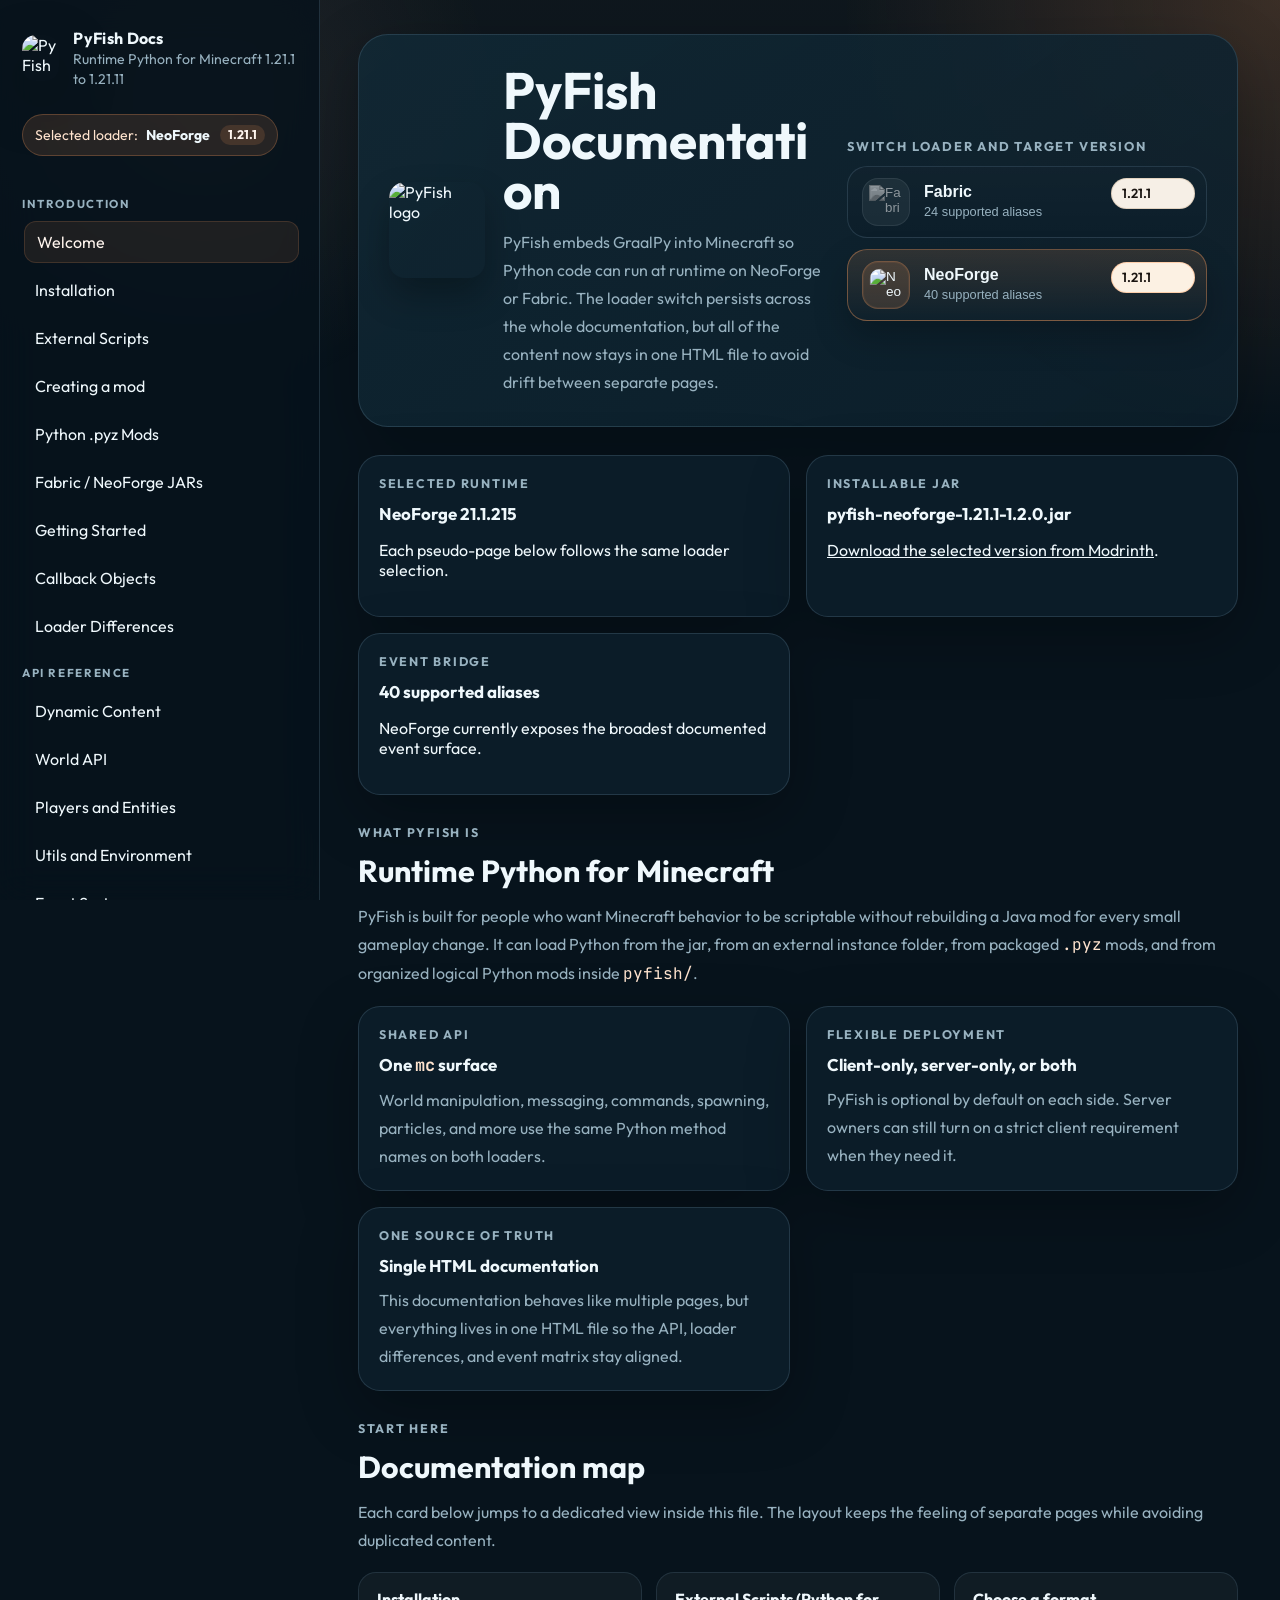
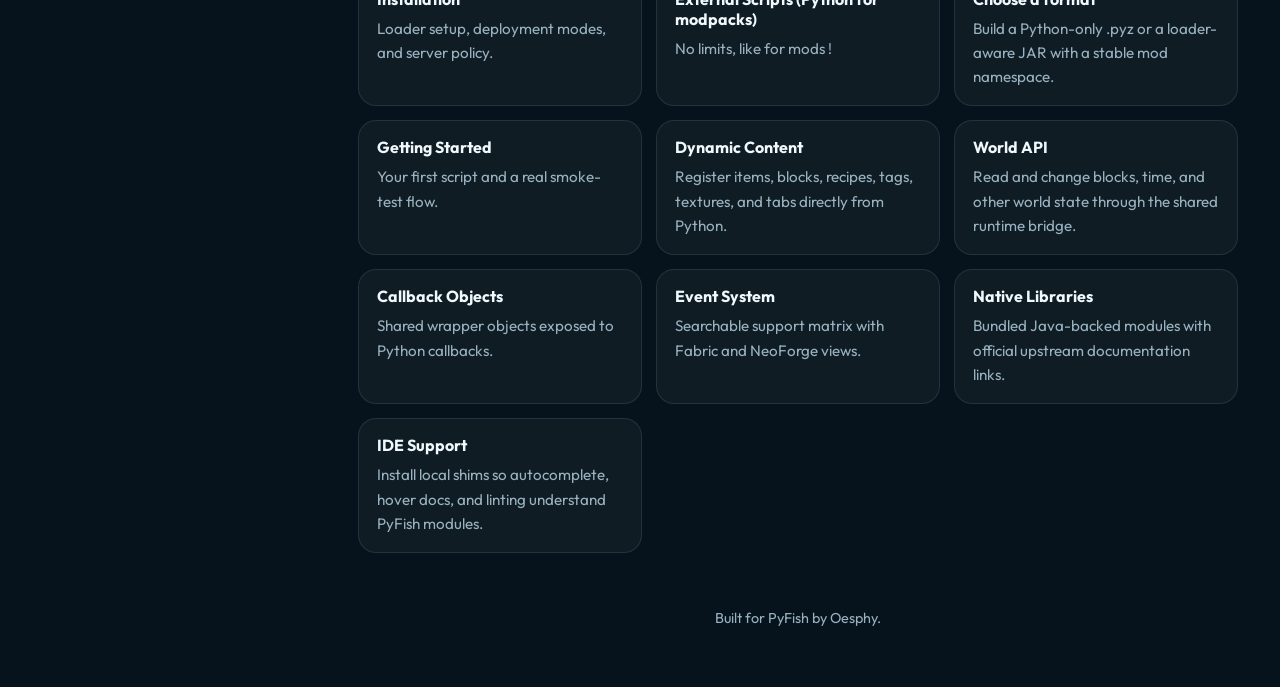
==== commit b5493f85: "Change link text from 'Create a mod' to 'Choose a format'" ====
--- a/index.html
+++ b/index.html
@@ -190,7 +190,7 @@
                             <span>No limits, like for mods !</span>
                         </a>
                         <a class="quick-link" href="#template" data-view-link="template">
-                            <strong>Create a mod</strong>
+                            <strong>Choose a format</strong>
                             <span>Build a Python-only .pyz or a loader-aware JAR with a stable mod namespace.</span>
                         </a>
                         <a class="quick-link" href="#getting-started" data-view-link="getting-started">
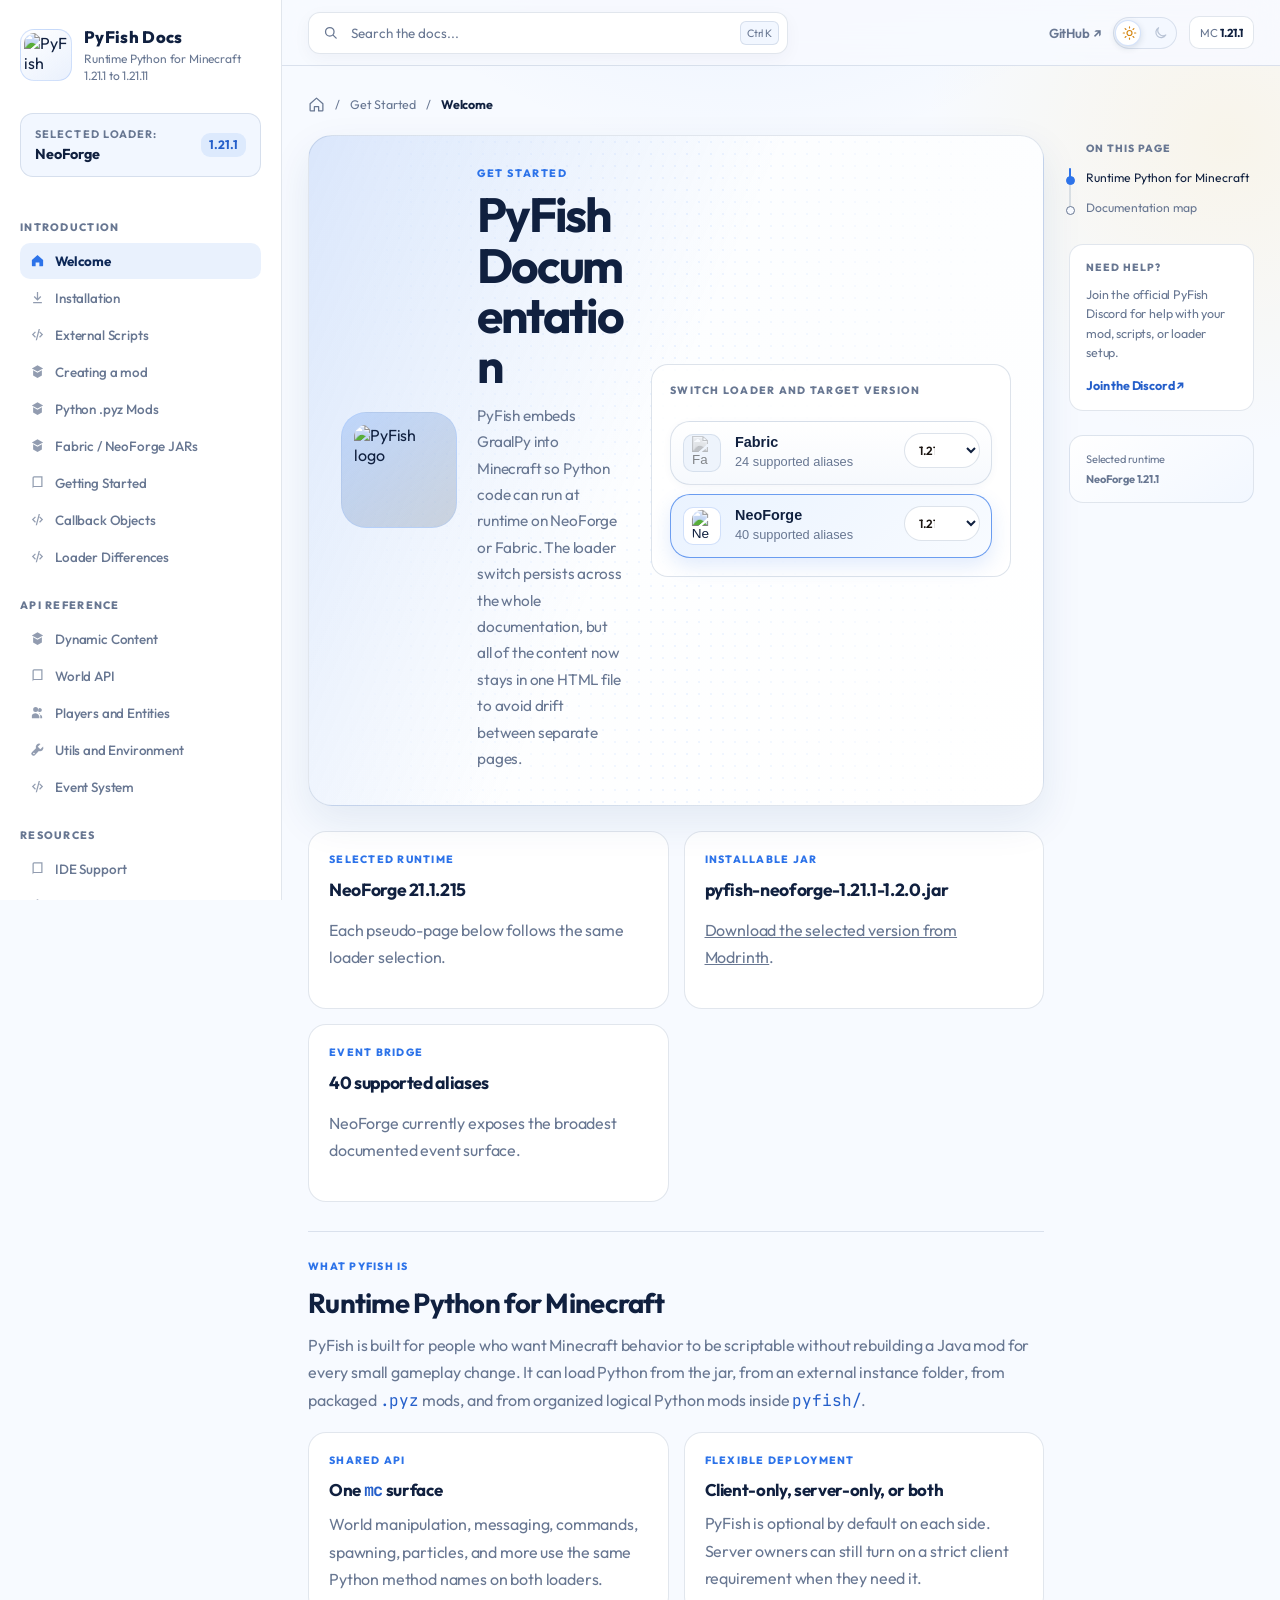
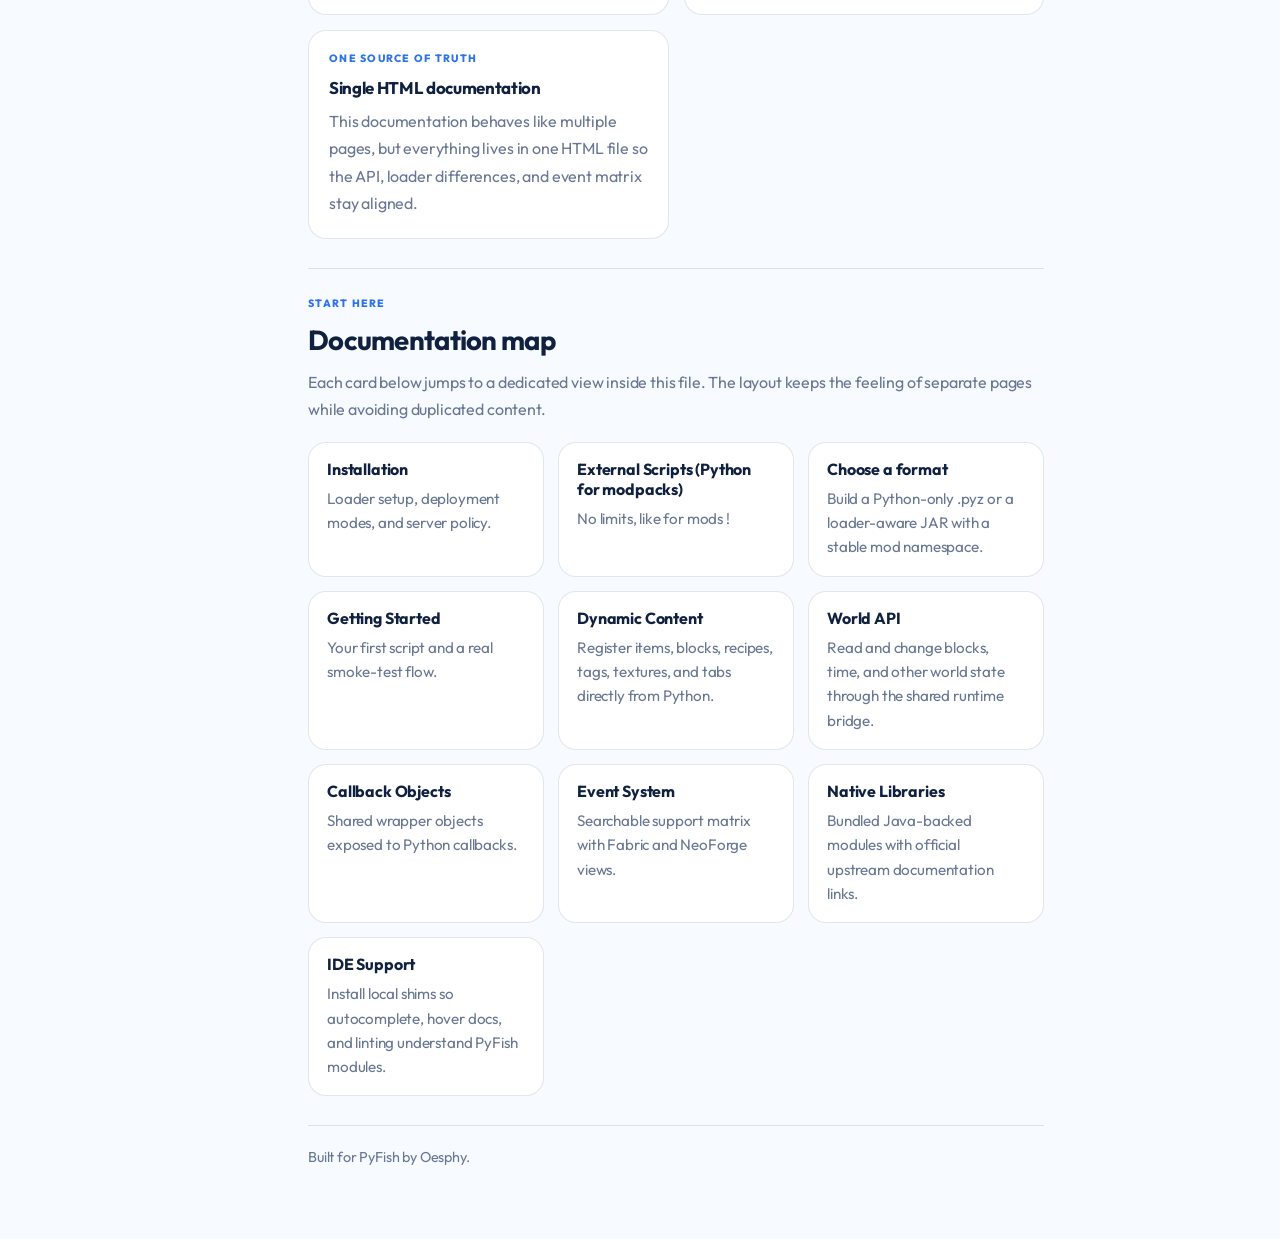
==== commit 18dfc24f: "refresh documentation experience" ====
--- a/index.html
+++ b/index.html
@@ -4,17 +4,22 @@
 <head>
     <meta charset="UTF-8">
     <meta name="viewport" content="width=device-width, initial-scale=1.0">
+    <meta name="theme-color" content="#08172b">
     <title>PyFish Documentation - Welcome</title>
     <link rel="preconnect" href="https://fonts.googleapis.com">
     <link rel="preconnect" href="https://fonts.gstatic.com" crossorigin>
     <link
         href="https://fonts.googleapis.com/css2?family=Outfit:wght@300;400;500;600;700;800&family=JetBrains+Mono:wght@400;700&display=swap"
         rel="stylesheet">
+    <link rel="icon" type="image/png"
+        href="https://cdn.modrinth.com/data/bdP4b2gP/a01bf99421098f66b65ad2d4006a5337a18a58f0.png">
+    <link rel="apple-touch-icon"
+        href="https://cdn.modrinth.com/data/bdP4b2gP/a01bf99421098f66b65ad2d4006a5337a18a58f0.png">
     <link rel="stylesheet" href="assets/docs.css">
     <script src="assets/docs.js" defer></script>
 </head>
 
-<body data-loader-default="neoforge" data-default-view="overview">
+<body data-loader-default="neoforge" data-default-view="overview" data-theme="dark">
     <template id="loaderSwitchTemplate">
         <div class="loader-switch" aria-label="Documentation loader switch">
             <div class="loader-switch-label">Switch loader and target version</div>
@@ -52,8 +57,13 @@
         </div>
     </template>
 
+    <button class="sidebar-toggle" type="button" data-sidebar-toggle aria-label="Open documentation navigation"
+        aria-expanded="false">
+        <span></span><span></span><span></span>
+    </button>
+
     <div class="layout">
-        <aside class="sidebar">
+        <aside class="sidebar" id="docSidebar">
             <div class="sidebar-brand">
                 <img src="https://cdn.modrinth.com/data/bdP4b2gP/a01bf99421098f66b65ad2d4006a5337a18a58f0.png"
                     alt="PyFish logo">
@@ -96,9 +106,48 @@
                 <li><a href="#ide-support" data-nav-view="ide-support">IDE Support</a></li>
                 <li><a href="#libraries" data-nav-view="libraries">Native Libraries</a></li>
             </ul>
+
+            <div class="sidebar-footer">
+                <a class="sidebar-github" href="https://github.com/fr-oesphy/PyFish" target="_blank"
+                    rel="noopener">GitHub <span aria-hidden="true">&#8599;</span></a>
+                <button class="sidebar-theme" type="button" data-theme-toggle>
+                    <span>Theme</span>
+                    <span class="theme-state" data-theme-label>Dark</span>
+                </button>
+            </div>
         </aside>
 
-        <main class="content">
+        <div class="workspace">
+            <header class="topbar">
+                <div class="topbar-search">
+                    <svg viewBox="0 0 24 24" aria-hidden="true"><circle cx="11" cy="11" r="6"></circle><path d="m16 16 4 4"></path></svg>
+                    <label class="sr-only" for="docSearch">Search the documentation</label>
+                    <input id="docSearch" type="search" placeholder="Search the docs..." autocomplete="off">
+                    <kbd>Ctrl K</kbd>
+                    <div class="search-results" id="docSearchResults" hidden></div>
+                </div>
+                <div class="topbar-actions">
+                    <a href="https://github.com/fr-oesphy/PyFish" target="_blank" rel="noopener">GitHub
+                        <span aria-hidden="true">&#8599;</span></a>
+                    <button class="theme-toggle" type="button" data-theme-toggle aria-label="Switch color theme">
+                        <svg class="theme-toggle-sun" viewBox="0 0 24 24" aria-hidden="true"><circle cx="12" cy="12" r="4"></circle><path d="M12 2v2M12 20v2M4.93 4.93l1.41 1.41M17.66 17.66l1.41 1.41M2 12h2M20 12h2M4.93 19.07l1.41-1.41M17.66 6.34l1.41-1.41"></path></svg>
+                        <svg class="theme-toggle-moon" viewBox="0 0 24 24" aria-hidden="true"><path d="M20.5 15.1A8.5 8.5 0 0 1 8.9 3.5 8.5 8.5 0 1 0 20.5 15.1z"></path></svg>
+                    </button>
+                    <span class="topbar-version">MC <strong data-loader-field="versionLabel">1.21.1</strong></span>
+                </div>
+            </header>
+
+            <div class="document-canvas">
+                <main class="content" id="docContent">
+                    <nav class="breadcrumbs" aria-label="Breadcrumb">
+                        <a href="#overview" data-view-link="overview" aria-label="Documentation home">
+                            <svg viewBox="0 0 24 24" aria-hidden="true"><path d="m3 11 9-8 9 8v9a1 1 0 0 1-1 1h-5v-6H9v6H4a1 1 0 0 1-1-1z"></path></svg>
+                        </a>
+                        <span aria-hidden="true">/</span>
+                        <span data-breadcrumb-section>Documentation</span>
+                        <span aria-hidden="true">/</span>
+                        <strong data-breadcrumb-current>Welcome</strong>
+                    </nav>
             <section class="doc-view active" data-doc-view="overview">
                 <header class="hero">
                     <div class="hero-brand">
@@ -402,6 +451,15 @@
     |   `-- global_fix.py
     `-- my_mod/
         |-- requirements.txt
+        |-- assets/
+        |   `-- my_mod/
+        |       `-- textures/
+        |           `-- item/
+        |               `-- ruby.png
+        |-- data/
+        |   `-- my_mod/
+        |       `-- recipes/
+        |           `-- ruby.json
         `-- scripts/
             |-- init.py
             `-- gameplay.py</pre>
@@ -423,6 +481,13 @@
                                 keeps pack-specific logic easier to maintain.</p>
                         </article>
                         <article class="card">
+                            <div class="card-eyebrow">Static resources</div>
+                            <h3><span class="inline-code">assets/</span> and <span class="inline-code">data/</span></h3>
+                            <p>Logical mods can also bundle normal Minecraft resources under
+                                <span class="inline-code">pyfish/&lt;mod_id&gt;/assets/&lt;namespace&gt;/...</span>
+                                and <span class="inline-code">pyfish/&lt;mod_id&gt;/data/&lt;namespace&gt;/...</span>.</p>
+                        </article>
+                        <article class="card">
                             <div class="card-eyebrow">Dependencies</div>
                             <h3><span class="inline-code">requirements.txt</span></h3>
                             <p>Pure Python dependencies can live next to a logical mod. PyFish keeps dependency
@@ -450,7 +515,9 @@
                             <div class="card-eyebrow">Packaged zipapps</div>
                             <p>Files ending in <span class="inline-code">.pyz</span> inside the normal
                                 <span class="inline-code">mods/</span> folder are validated before execution. Their
-                                manifest id becomes the content namespace and dependencies stay isolated under it.</p>
+                                manifest id becomes the content namespace, bundled
+                                <span class="inline-code">assets/</span> and <span class="inline-code">data/</span>
+                                are exposed automatically, and dependencies stay isolated under it.</p>
                         </article>
                         <article class="card">
                             <div class="card-eyebrow">External overrides</div>
@@ -1604,16 +1671,25 @@
                     <h2>What you need</h2>
                     <div class="stats-grid">
                         <article class="stat-card">
+                            <span class="stat-icon stat-icon-code" aria-hidden="true">
+                                <svg viewBox="0 0 24 24"><path d="m8 9-4 3 4 3M16 9l4 3-4 3M14 5l-4 14" /></svg>
+                            </span>
                             <div class="stat-label">Builder</div>
                             <div class="stat-value">Python 3.10+</div>
                             <p>No Gradle or Java development environment is required.</p>
                         </article>
                         <article class="stat-card">
+                            <span class="stat-icon stat-icon-archive" aria-hidden="true">
+                                <svg viewBox="0 0 24 24"><path d="M6 3h8l4 4v14H6zM14 3v5h5M9 13h6M9 17h6" /></svg>
+                            </span>
                             <div class="stat-label">Output</div>
                             <div class="stat-value">One .pyz file</div>
                             <p>The same archive can be installed with Fabric or NeoForge.</p>
                         </article>
                         <article class="stat-card">
+                            <span class="stat-icon stat-icon-folder" aria-hidden="true">
+                                <svg viewBox="0 0 24 24"><path d="M3 7a2 2 0 0 1 2-2h5l2 2h7a2 2 0 0 1 2 2v8a2 2 0 0 1-2 2H5a2 2 0 0 1-2-2z" /></svg>
+                            </span>
                             <div class="stat-label">Install location</div>
                             <div class="stat-value">mods/</div>
                             <p>Place it directly beside the normal PyFish JAR.</p>
@@ -1636,9 +1712,11 @@
 
                     <div class="code-shell">
                         <pre>example_pyz_mod-1.0.0.pyz
-|-- pyfish.json
+|-- pyfish.mod.json
 |-- __main__.py
 |-- requirements.txt        # optional
+|-- assets/example_pyz_mod/ # optional bundled resources
+|-- data/example_pyz_mod/   # optional bundled data
 |-- example_pyz_mod/        # optional internal package
     |-- __init__.py
     |-- content.py
@@ -1647,7 +1725,7 @@
 
                     <div class="cards" style="margin-top: 18px;">
                         <article class="card">
-                            <div class="card-eyebrow">pyfish.json</div>
+                            <div class="card-eyebrow">pyfish.mod.json</div>
                             <p>Declarative mod metadata. PyFish reads and validates it before executing Python, so the
                                 mod id cannot depend on arbitrary startup code.</p>
                         </article>
@@ -1701,55 +1779,7 @@
                         </div>
                     </div>
                 </section>
-
-                <section class="section">
-                    <div class="section-eyebrow">Metadata format decision</div>
-                    <h2>Why PyFish uses pyfish.json instead of TOML</h2>
-                    <div class="decision-note">
-                        <h3>Decision: keep <span class="inline-code">pyfish.json</span></h3>
-                        <p>
-                            TOML is a good configuration language, but JSON is the better manifest format for PyFish.
-                            The file is small and machine-validated, so TOML's comments and table syntax would add less
-                            value than JSON's strictness and universal tooling.
-                        </p>
-                    </div>
-                    <div class="two-up" style="margin-top: 22px;">
-                        <article class="card">
-                            <div class="card-eyebrow">Strict before execution</div>
-                            <h3>Predictable validation</h3>
-                            <p>JSON has a compact, unambiguous data model. PyFish can reject invalid metadata before
-                                loading any Python code.</p>
-                        </article>
-                        <article class="card">
-                            <div class="card-eyebrow">No extra parser</div>
-                            <h3>Smaller runtime surface</h3>
-                            <p>The runtime already includes reliable JSON support. TOML would add another parser and
-                                another compatibility surface for a very small file.</p>
-                        </article>
-                        <article class="card">
-                            <div class="card-eyebrow">Editor support</div>
-                            <h3>Easy schema tooling</h3>
-                            <p>Editors can validate and autocomplete JSON manifests with a JSON Schema. Build tools,
-                                launchers, and websites can also read the format easily.</p>
-                        </article>
-                        <article class="card">
-                            <div class="card-eyebrow">Why not TOML?</div>
-                            <h3>Its strengths are not needed here</h3>
-                            <p>TOML is more pleasant for long hand-written configuration with comments and nested
-                                tables. A PyFish manifest has only a few stable fields, so those benefits do not
-                                outweigh a second format dependency.</p>
-                        </article>
-                    </div>
-                    <div class="decision-note" style="margin-top: 22px;">
-                        <h3>Manifest and configuration are different jobs</h3>
-                        <p>
-                            Keep identity and distribution metadata in <span class="inline-code">pyfish.json</span>.
-                            If your mod later needs a large, user-edited settings file with comments, that separate
-                            configuration file can use TOML without changing the manifest format.
-                        </p>
-                    </div>
-                </section>
-
+                
                 <section class="section">
                     <div class="section-eyebrow">Entrypoint</div>
                     <h2>Register content and events normally</h2>
@@ -1812,8 +1842,10 @@
                             <div class="step-number">2</div>
                             <div>
                                 <h3>Edit metadata and Python code</h3>
-                                <p>Fill in <span class="inline-code">src/pyfish.json</span>, then write the mod in
-                                    <span class="inline-code">src/__main__.py</span>. Add packages under
+                                <p>Fill in <span class="inline-code">src/pyfish.mod.json</span>, then write the mod in
+                                    <span class="inline-code">src/__main__.py</span>. Add packages, bundled
+                                    <span class="inline-code">assets/</span>, and
+                                    <span class="inline-code">data/</span> under
                                     <span class="inline-code">src/</span> when needed.</p>
                             </div>
                         </article>
@@ -1859,12 +1891,24 @@
                                 hash-based dependency cache.</p>
                         </article>
                         <article class="card">
+                            <div class="card-eyebrow">Archive dependencies</div>
+                            <p>Install required PyFish archives and loader mods alongside your archive for now.
+                                Manifest-level dependency resolution is not part of the current <span
+                                    class="inline-code">pyfish.mod.json</span> format yet.</p>
+                        </article>
+                        <article class="card">
                             <div class="card-eyebrow">Internal packages</div>
                             <p>Package larger projects below a folder matching the mod id, then import with
                                 <span class="inline-code">from example_pyz_mod.content import register_content</span>.
                                 The archive remains on Python's import path for later event callbacks.</p>
                         </article>
                         <article class="card">
+                            <div class="card-eyebrow">Bundled resources</div>
+                            <p>Place static files in the archive with the normal Minecraft layout such as
+                                <span class="inline-code">assets/&lt;namespace&gt;/textures/...</span> and
+                                <span class="inline-code">data/&lt;namespace&gt;/recipes/...</span>.</p>
+                        </article>
+                        <article class="card">
                             <div class="card-eyebrow">Pure Python first</div>
                             <p>Pure-Python packages are the most portable. Packages requiring native CPython wheels may
                                 not support GraalPy and should be tested on every target environment.</p>
@@ -1900,7 +1944,7 @@
                     <div class="section-eyebrow">Safety and troubleshooting</div>
                     <h2>Invalid archives fail clearly</h2>
                     <ul class="detail-list">
-                        <li>An archive missing <span class="inline-code">pyfish.json</span> or
+                        <li>An archive missing <span class="inline-code">pyfish.mod.json</span> or
                             <span class="inline-code">__main__.py</span> is rejected before execution.</li>
                         <li>Duplicate or unsafe ZIP paths, unsupported schema versions, invalid ids, archives above
                             128 MiB uncompressed, and archives above 10,000 entries are rejected.</li>
@@ -1984,6 +2028,8 @@
 `-- src/main/resources/
     |-- fabric.mod.json
     |-- META-INF/neoforge.mods.toml
+    |-- assets/ruby_tools/...
+    |-- data/ruby_tools/...
     `-- pyfish/template_mod/
         |-- requirements.txt
         `-- scripts/main.py</pre>
@@ -2018,7 +2064,9 @@
                                 <h3>Write Python scripts</h3>
                                 <p>Put scripts in the namespace folder's <span class="inline-code">scripts/</span>
                                     directory. Add pure-Python packages to its
-                                    <span class="inline-code">requirements.txt</span> when needed.</p>
+                                    <span class="inline-code">requirements.txt</span> when needed, and put static
+                                    resources in <span class="inline-code">src/main/resources/assets/&lt;mod_id&gt;/...</span>
+                                    and <span class="inline-code">src/main/resources/data/&lt;namespace&gt;/...</span>.</p>
                             </div>
                         </article>
                         <article class="guide-step">
@@ -2090,7 +2138,25 @@
             <footer class="footer">
                 Built for PyFish by Oesphy.
             </footer>
-        </main>
+                </main>
+
+                <aside class="page-rail" aria-label="Page navigation">
+                    <div class="page-outline">
+                        <p class="rail-label">On this page</p>
+                        <nav id="pageOutline"></nav>
+                    </div>
+                    <section class="rail-help">
+                        <p class="rail-label">Need help?</p>
+                        <p>Join the official PyFish Discord for help with your mod, scripts, or loader setup.</p>
+                        <a href="https://discord.com/invite/5JMGwWeDKQ" target="_blank" rel="noopener">Join the Discord <span aria-hidden="true">&#8599;</span></a>
+                    </section>
+                    <div class="rail-runtime">
+                        <span>Selected runtime</span>
+                        <strong><span data-loader-selected>NeoForge</span> <span data-loader-field="versionLabel">1.21.1</span></strong>
+                    </div>
+                </aside>
+            </div>
+        </div>
     </div>
 </body>
 
--- a/assets/docs.css
+++ b/assets/docs.css
@@ -34,6 +34,14 @@
 
 * {
     box-sizing: border-box;
+    -ms-overflow-style: none;
+    scrollbar-width: none;
+}
+
+*::-webkit-scrollbar {
+    display: none;
+    width: 0;
+    height: 0;
 }
 
 html {
@@ -113,6 +121,8 @@
 code,
 pre {
     font-family: "JetBrains Mono", monospace;
+    font-variant-ligatures: none;
+    font-feature-settings: "liga" 0, "calt" 0, "dlig" 0;
 }
 
 [hidden] {
@@ -1151,3 +1161,1297 @@
         padding: 12px 8px;
     }
 }
+
+/* Documentation shell ---------------------------------------------------- */
+
+:root {
+    --docs-blue: #2d73e9;
+    --docs-blue-soft: #eaf2ff;
+    --docs-gold: #e8a129;
+    --docs-gold-soft: #fff5dd;
+    --docs-radius: 18px;
+    --docs-radius-lg: 24px;
+    --docs-sidebar-width: 282px;
+    --docs-rail-width: 208px;
+}
+
+body[data-theme="dark"] {
+    --bg: #061527;
+    --panel: #0c2038;
+    --panel-soft: #102b49;
+    --panel-strong: #102b49;
+    --border: rgba(149, 184, 225, 0.16);
+    --text: #eaf2ff;
+    --muted: #9cafc8;
+    --accent-rgb: 61, 132, 235;
+    --accent-text: #dceaff;
+    --accent-strong: #ffffff;
+    --sidebar-bg: #07182b;
+    --surface-hover: #132f4e;
+    --soft-highlight: rgba(61, 132, 235, 0.12);
+    --code: #071629;
+    --shadow: 0 18px 48px rgba(0, 7, 20, 0.28);
+}
+
+body[data-theme="light"] {
+    --bg: #f7faff;
+    --panel: #ffffff;
+    --panel-soft: #fbfdff;
+    --panel-strong: #f2f7ff;
+    --border: rgba(44, 83, 131, 0.14);
+    --text: #10203f;
+    --muted: #687792;
+    --accent-rgb: 45, 115, 233;
+    --accent-text: #255fca;
+    --accent-strong: #0d2857;
+    --sidebar-bg: rgba(255, 255, 255, 0.92);
+    --surface-hover: #eff5ff;
+    --soft-highlight: rgba(45, 115, 233, 0.1);
+    --code: #f8fbff;
+    --shadow: 0 16px 42px rgba(24, 67, 122, 0.09);
+}
+
+body {
+    background:
+        radial-gradient(circle at 56% -12%, rgba(55, 137, 255, 0.14), transparent 31rem),
+        radial-gradient(circle at 95% 9%, rgba(244, 183, 60, 0.08), transparent 20rem),
+        var(--bg);
+    letter-spacing: -0.01em;
+}
+
+body[data-theme="light"] {
+    background:
+        radial-gradient(circle at 58% -12%, rgba(88, 153, 255, 0.16), transparent 31rem),
+        radial-gradient(circle at 96% 5%, rgba(255, 210, 108, 0.14), transparent 19rem),
+        var(--bg);
+}
+
+body::before,
+body::after {
+    display: none;
+}
+
+.sr-only {
+    position: absolute;
+    width: 1px;
+    height: 1px;
+    padding: 0;
+    margin: -1px;
+    overflow: hidden;
+    clip: rect(0, 0, 0, 0);
+    white-space: nowrap;
+    border: 0;
+}
+
+.layout {
+    display: grid;
+    grid-template-columns: var(--docs-sidebar-width) minmax(0, 1fr);
+    min-height: 100vh;
+}
+
+.sidebar {
+    z-index: 30;
+    display: flex;
+    flex-direction: column;
+    gap: 0;
+    padding: 26px 20px 18px;
+    background: var(--sidebar-bg);
+    border-right: 1px solid var(--border);
+    box-shadow: 1px 0 0 rgba(255, 255, 255, 0.03);
+}
+
+.sidebar-brand {
+    gap: 12px;
+    margin-bottom: 28px;
+}
+
+.sidebar-brand img {
+    width: 52px;
+    height: 52px;
+    padding: 3px;
+    border: 1px solid rgba(var(--accent-rgb), 0.2);
+    background: linear-gradient(145deg, rgba(255, 255, 255, 0.22), rgba(var(--accent-rgb), 0.1));
+    box-shadow: none;
+}
+
+.sidebar-brand strong {
+    color: var(--text);
+    font-size: 1.04rem;
+    font-weight: 800;
+}
+
+.sidebar-brand span {
+    display: block;
+    max-width: 166px;
+    margin-top: 3px;
+    font-size: 0.75rem;
+    line-height: 1.45;
+}
+
+.loader-pill {
+    display: grid;
+    grid-template-columns: 1fr auto;
+    gap: 4px 10px;
+    width: 100%;
+    margin: 0 0 25px;
+    padding: 13px 14px;
+    border-radius: 13px;
+    background: var(--panel-strong);
+    border: 1px solid var(--border);
+    color: var(--muted);
+    font-size: 0.68rem;
+    font-weight: 700;
+    letter-spacing: 0.1em;
+    text-transform: uppercase;
+}
+
+.loader-pill strong {
+    grid-row: 2;
+    color: var(--text);
+    font-size: 0.9rem;
+    letter-spacing: 0;
+    text-transform: none;
+}
+
+.loader-pill-version {
+    grid-column: 2;
+    grid-row: 1 / span 2;
+    align-self: center;
+    padding: 6px 8px;
+    border-radius: 9px;
+    background: rgba(var(--accent-rgb), 0.1);
+    color: var(--accent-text);
+    font-size: 0.76rem;
+    letter-spacing: 0;
+    text-transform: none;
+}
+
+.nav-title {
+    margin: 18px 0 8px;
+    color: var(--muted);
+    font-size: 0.67rem;
+    font-weight: 800;
+    letter-spacing: 0.12em;
+}
+
+.nav-list {
+    margin-bottom: 4px;
+}
+
+.nav-list a {
+    display: flex;
+    align-items: center;
+    min-height: 36px;
+    margin: 1px 0;
+    padding: 8px 10px;
+    border: 0;
+    border-radius: 10px;
+    color: var(--muted);
+    font-size: 0.84rem;
+    font-weight: 500;
+}
+
+.nav-list a::before {
+    content: "";
+    flex: 0 0 15px;
+    width: 15px;
+    height: 15px;
+    margin-right: 10px;
+    border: 0;
+    border-radius: 0;
+    background: currentColor;
+    opacity: 0.72;
+    -webkit-mask: var(--nav-icon) center / contain no-repeat;
+    mask: var(--nav-icon) center / contain no-repeat;
+}
+
+/* The navigation symbols are embedded so the documentation has no icon CDN dependency. */
+.nav-list a[data-nav-view="overview"] { --nav-icon: url("data:image/svg+xml,%3Csvg xmlns='http://www.w3.org/2000/svg' viewBox='0 0 24 24'%3E%3Cpath fill='black' d='m3 11 9-8 9 8v9a1 1 0 0 1-1 1h-5v-6H9v6H4a1 1 0 0 1-1-1z'/%3E%3C/svg%3E"); }
+.nav-list a[data-nav-view="installation"] { --nav-icon: url("data:image/svg+xml,%3Csvg xmlns='http://www.w3.org/2000/svg' viewBox='0 0 24 24'%3E%3Cpath fill='black' d='M11 3h2v10.2l3.6-3.6L18 11l-6 6-6-6 1.4-1.4 3.6 3.6zM5 19h14v2H5z'/%3E%3C/svg%3E"); }
+.nav-list a[data-nav-view="scripts"],
+.nav-list a[data-nav-view="callback-objects"],
+.nav-list a[data-nav-view="loader-differences"],
+.nav-list a[data-nav-view="events"] { --nav-icon: url("data:image/svg+xml,%3Csvg xmlns='http://www.w3.org/2000/svg' viewBox='0 0 24 24'%3E%3Cpath fill='black' d='m8 7-5 5 5 5 1.4-1.4L5.8 12l3.6-3.6zm8 0-1.4 1.4 3.6 3.6-3.6 3.6L16 17l5-5zm-2.1-4L9.1 21h2L15.9 3z'/%3E%3C/svg%3E"); }
+.nav-list a[data-nav-view="template"],
+.nav-list a[data-nav-view="pyz-mods"],
+.nav-list a[data-nav-view="jar-mods"],
+.nav-list a[data-nav-view="api-content"],
+.nav-list a[data-nav-view="libraries"] { --nav-icon: url("data:image/svg+xml,%3Csvg xmlns='http://www.w3.org/2000/svg' viewBox='0 0 24 24'%3E%3Cpath fill='black' d='m12 2 9 5-9 5-9-5zm-7 8 7 3.9 7-3.9v8.4l-7 3.9-7-3.9z'/%3E%3C/svg%3E"); }
+.nav-list a[data-nav-view="getting-started"],
+.nav-list a[data-nav-view="api-world"],
+.nav-list a[data-nav-view="ide-support"] { --nav-icon: url("data:image/svg+xml,%3Csvg xmlns='http://www.w3.org/2000/svg' viewBox='0 0 24 24'%3E%3Cpath fill='black' d='M4 4.5A2.5 2.5 0 0 1 6.5 2H20v17H6.5A2.5 2.5 0 0 0 4 21.5zM6.5 4A.5.5 0 0 0 6 4.5v13a4.4 4.4 0 0 1 .5 0H18V4z'/%3E%3C/svg%3E"); }
+.nav-list a[data-nav-view="api-players"] { --nav-icon: url("data:image/svg+xml,%3Csvg xmlns='http://www.w3.org/2000/svg' viewBox='0 0 24 24'%3E%3Cpath fill='black' d='M9 11a4 4 0 1 0 0-8 4 4 0 0 0 0 8m0 2c-3.3 0-6 1.7-6 3.8V21h12v-2.2C15 16.7 12.3 13 9 13m7-2a3 3 0 1 0-2.7-4.3A6 6 0 0 1 13 9c0 .4 0 .8-.1 1.2.7.5 1.5.8 2.1.8m1 2c-.5 0-1.1.1-1.6.2 1.2 1.1 2 2.6 2 4.2V21h3v-1.7c0-2-1.5-3.6-3.4-3.6'/%3E%3C/svg%3E"); }
+.nav-list a[data-nav-view="api-utils"] { --nav-icon: url("data:image/svg+xml,%3Csvg xmlns='http://www.w3.org/2000/svg' viewBox='0 0 24 24'%3E%3Cpath fill='black' d='m21 7.2-4.4 4.4-4.2-4.2L16.8 3A5.5 5.5 0 0 0 9.5 9.8L3 16.3a3.3 3.3 0 0 0 4.7 4.7l6.5-6.5A5.5 5.5 0 0 0 21 7.2M6.3 19.7a1.3 1.3 0 1 1 0-2.6 1.3 1.3 0 0 1 0 2.6'/%3E%3C/svg%3E"); }
+
+.nav-list a:hover,
+.nav-list a.active {
+    transform: none;
+    background: var(--soft-highlight);
+    border: 0;
+    color: var(--text);
+}
+
+.nav-list a.active {
+    position: relative;
+    color: var(--accent-strong);
+    font-weight: 700;
+}
+
+.nav-list a.active::before {
+    background: var(--docs-blue);
+    opacity: 1;
+}
+
+.sidebar-footer {
+    display: grid;
+    gap: 8px;
+    margin-top: auto;
+    padding-top: 22px;
+}
+
+.sidebar-github,
+.sidebar-theme {
+    display: flex;
+    align-items: center;
+    justify-content: space-between;
+    min-height: 42px;
+    padding: 0 12px;
+    border: 1px solid var(--border);
+    border-radius: 11px;
+    background: transparent;
+    color: var(--muted);
+    font: inherit;
+    font-size: 0.79rem;
+    text-decoration: none;
+}
+
+.sidebar-github:hover,
+.sidebar-theme:hover {
+    border-color: rgba(var(--accent-rgb), 0.35);
+    color: var(--text);
+}
+
+.sidebar-theme {
+    cursor: pointer;
+}
+
+.theme-state {
+    padding: 4px 8px;
+    border-radius: 7px;
+    background: var(--soft-highlight);
+    color: var(--accent-text);
+    font-size: 0.72rem;
+}
+
+.workspace {
+    min-width: 0;
+}
+
+.topbar {
+    position: sticky;
+    top: 0;
+    z-index: 20;
+    display: flex;
+    align-items: center;
+    justify-content: space-between;
+    gap: 22px;
+    min-height: 66px;
+    padding: 11px 38px;
+    background: color-mix(in srgb, var(--bg) 88%, transparent);
+    border-bottom: 1px solid var(--border);
+    backdrop-filter: blur(18px);
+}
+
+.topbar-search {
+    position: relative;
+    display: flex;
+    align-items: center;
+    width: min(100%, 480px);
+    height: 42px;
+    border: 1px solid var(--border);
+    border-radius: 12px;
+    background: var(--panel);
+    box-shadow: 0 5px 18px rgba(12, 38, 69, 0.04);
+}
+
+.topbar-search:focus-within {
+    border-color: rgba(var(--accent-rgb), 0.52);
+    box-shadow: 0 0 0 4px rgba(var(--accent-rgb), 0.11);
+}
+
+.topbar-search svg,
+.breadcrumbs svg {
+    width: 17px;
+    height: 17px;
+    fill: none;
+    stroke: currentColor;
+    stroke-width: 1.8;
+    stroke-linecap: round;
+    stroke-linejoin: round;
+}
+
+.topbar-search svg {
+    flex: 0 0 auto;
+    margin-left: 13px;
+    color: var(--muted);
+}
+
+.topbar-search input {
+    width: 100%;
+    min-width: 0;
+    height: 100%;
+    padding: 0 12px;
+    border: 0;
+    outline: 0;
+    background: transparent;
+    color: var(--text);
+    font: inherit;
+    font-size: 0.84rem;
+}
+
+.topbar-search input::placeholder {
+    color: var(--muted);
+}
+
+.topbar-search kbd {
+    flex: 0 0 auto;
+    margin-right: 8px;
+    padding: 4px 6px;
+    border: 1px solid var(--border);
+    border-radius: 6px;
+    background: var(--panel-strong);
+    color: var(--muted);
+    font-family: "Outfit", sans-serif;
+    font-size: 0.67rem;
+}
+
+.search-results {
+    position: absolute;
+    top: calc(100% + 9px);
+    left: 0;
+    right: 0;
+    max-height: min(460px, 62vh);
+    overflow: auto;
+    padding: 7px;
+    border: 1px solid var(--border);
+    border-radius: 14px;
+    background: var(--panel);
+    box-shadow: var(--shadow);
+}
+
+.search-result {
+    display: grid;
+    gap: 3px;
+    width: 100%;
+    padding: 10px 11px;
+    border: 0;
+    border-radius: 9px;
+    background: transparent;
+    color: var(--text);
+    cursor: pointer;
+    font: inherit;
+    text-align: left;
+}
+
+.search-result:hover,
+.search-result:focus-visible {
+    outline: 0;
+    background: var(--soft-highlight);
+}
+
+.search-result strong {
+    font-size: 0.84rem;
+}
+
+.search-result span {
+    color: var(--muted);
+    font-size: 0.74rem;
+    line-height: 1.4;
+}
+
+.search-empty {
+    padding: 13px 11px;
+    color: var(--muted);
+    font-size: 0.8rem;
+}
+
+.topbar-actions {
+    display: flex;
+    align-items: center;
+    gap: 12px;
+    color: var(--muted);
+    white-space: nowrap;
+}
+
+.topbar-actions > a {
+    color: inherit;
+    font-size: 0.82rem;
+    font-weight: 600;
+    text-decoration: none;
+}
+
+.topbar-actions > a:hover {
+    color: var(--text);
+}
+
+.theme-toggle {
+    position: relative;
+    isolation: isolate;
+    --theme-knob-offset: 17px;
+    display: inline-flex;
+    align-items: center;
+    justify-content: space-between;
+    width: 64px;
+    height: 32px;
+    padding: 0;
+    border: 1px solid var(--border);
+    border-radius: 99px;
+    background: color-mix(in srgb, var(--panel-strong) 82%, var(--panel));
+    color: var(--muted);
+    cursor: pointer;
+    transition: border-color 0.2s ease, background 0.2s ease;
+}
+
+.theme-toggle::after {
+    content: "";
+    position: absolute;
+    z-index: 1;
+    top: 50%;
+    left: 50%;
+    width: 24px;
+    height: 24px;
+    border-radius: 50%;
+    border: 1px solid rgba(var(--accent-rgb), 0.2);
+    background: #ffffff;
+    box-shadow: 0 2px 7px rgba(16, 41, 73, 0.14);
+    transform: translate(calc(-50% - var(--theme-knob-offset)), -50%);
+    transition: transform 0.24s ease, background 0.24s ease, border-color 0.24s ease;
+}
+
+body[data-theme="dark"] .theme-toggle::after {
+    transform: translate(calc(-50% + var(--theme-knob-offset)), -50%);
+    border-color: rgba(145, 193, 255, 0.22);
+    background: #193a63;
+    box-shadow: 0 2px 8px rgba(0, 0, 0, 0.26);
+}
+
+.theme-toggle-sun,
+.theme-toggle-moon {
+    position: absolute;
+    top: 50%;
+    z-index: 2;
+    width: 15px;
+    height: 15px;
+    fill: none;
+    stroke: currentColor;
+    stroke-linecap: round;
+    stroke-linejoin: round;
+    stroke-width: 1.9;
+    transform: translateY(-50%);
+    transition: color 0.2s ease, opacity 0.2s ease;
+}
+
+.theme-toggle-sun {
+    left: 8px;
+    color: #d48612;
+}
+
+.theme-toggle-moon {
+    right: 8px;
+    color: #7185a4;
+    opacity: 0.45;
+}
+
+body[data-theme="dark"] .theme-toggle-sun {
+    opacity: 0.42;
+}
+
+body[data-theme="dark"] .theme-toggle-moon {
+    color: #dceaff;
+    opacity: 1;
+}
+
+.theme-toggle:hover {
+    border-color: rgba(var(--accent-rgb), 0.42);
+}
+
+.topbar-version {
+    padding: 8px 10px;
+    border: 1px solid var(--border);
+    border-radius: 10px;
+    background: var(--panel);
+    font-size: 0.72rem;
+}
+
+.topbar-version strong {
+    color: var(--text);
+}
+
+.document-canvas {
+    display: grid;
+    grid-template-columns: minmax(0, 1050px) var(--docs-rail-width);
+    justify-content: center;
+    gap: 36px;
+    padding: 0 38px;
+}
+
+.content {
+    width: 100%;
+    max-width: none;
+    padding: 24px 0 68px;
+}
+
+.breadcrumbs {
+    display: flex;
+    align-items: center;
+    gap: 10px;
+    min-height: 28px;
+    margin: 0 0 17px;
+    color: var(--muted);
+    font-size: 0.78rem;
+}
+
+.breadcrumbs a {
+    display: inline-flex;
+    color: var(--muted);
+}
+
+.breadcrumbs a:hover {
+    color: var(--text);
+}
+
+.breadcrumbs strong {
+    color: var(--text);
+    font-weight: 700;
+}
+
+.doc-view {
+    animation: doc-view-in 0.32s ease both;
+}
+
+@keyframes doc-view-in {
+    from { opacity: 0; transform: translateY(5px); }
+    to { opacity: 1; transform: translateY(0); }
+}
+
+.hero {
+    position: relative;
+    overflow: hidden;
+    gap: 28px;
+    min-height: 244px;
+    margin-bottom: 25px;
+    padding: 32px;
+    border: 1px solid var(--border);
+    border-radius: var(--docs-radius-lg);
+    background:
+        linear-gradient(113deg, rgba(45, 115, 233, 0.16), transparent 47%),
+        linear-gradient(145deg, var(--panel-soft), var(--panel));
+    box-shadow: var(--shadow);
+}
+
+.hero::before {
+    content: "";
+    position: absolute;
+    inset: 0;
+    opacity: 0.32;
+    pointer-events: none;
+    background-image: radial-gradient(rgba(102, 161, 255, 0.32) 1px, transparent 1px);
+    background-size: 12px 12px;
+    mask-image: linear-gradient(90deg, transparent 3%, black 51%, transparent 95%);
+}
+
+.hero > * {
+    position: relative;
+    z-index: 1;
+}
+
+.hero-brand {
+    gap: 20px;
+}
+
+.hero-brand img {
+    width: 116px;
+    height: 116px;
+    padding: 12px;
+    border: 1px solid rgba(143, 188, 255, 0.28);
+    border-radius: 25px;
+    background: linear-gradient(145deg, rgba(75, 141, 246, 0.25), rgba(7, 29, 55, 0.16));
+    box-shadow: none;
+}
+
+.hero-title h1 {
+    margin-bottom: 12px;
+    color: var(--text);
+    font-size: clamp(2rem, 4vw, 3rem);
+    line-height: 1.05;
+    letter-spacing: -0.045em;
+}
+
+.hero-title h1::before {
+    content: attr(data-hero-section);
+    display: block;
+    margin-bottom: 10px;
+    color: var(--docs-blue);
+    font-size: 0.67rem;
+    font-weight: 800;
+    letter-spacing: 0.15em;
+    text-transform: uppercase;
+}
+
+.hero-subtitle {
+    max-width: 610px;
+    color: var(--muted);
+    font-size: 0.96rem;
+    line-height: 1.72;
+}
+
+.loader-switch {
+    padding: 18px;
+    border: 1px solid var(--border);
+    border-radius: 17px;
+    background: color-mix(in srgb, var(--panel) 88%, transparent);
+}
+
+.loader-switch-label {
+    margin-bottom: 12px;
+    color: var(--muted);
+    font-size: 0.66rem;
+    font-weight: 800;
+    letter-spacing: 0.12em;
+}
+
+.loader-switch-row {
+    gap: 9px;
+}
+
+.loader-option {
+    border: 0;
+    border-radius: 0;
+    background: transparent;
+    box-shadow: none;
+}
+
+.loader-option.active {
+    box-shadow: none;
+}
+
+.loader-button {
+    padding: 12px 92px 12px 12px;
+    color: var(--text);
+}
+
+.loader-mark {
+    width: 38px;
+    height: 38px;
+    padding: 8px;
+    border-radius: 10px;
+    background: rgba(255, 255, 255, 0.08);
+}
+
+.loader-copy strong {
+    font-size: 0.9rem;
+}
+
+.loader-copy small {
+    color: var(--muted);
+}
+
+.loader-version-select {
+    width: 76px;
+    min-width: 76px;
+    appearance: auto;
+    -webkit-appearance: menulist;
+    border-color: var(--border);
+    background-color: var(--panel);
+    background-image: none;
+    color: var(--text);
+    font-size: 0.74rem;
+}
+
+body[data-theme="light"] .loader-switch {
+    background: rgba(255, 255, 255, 0.84);
+    border-color: rgba(45, 83, 131, 0.16);
+}
+
+body[data-theme="light"] .loader-button {
+    transform: none;
+    border-color: rgba(45, 83, 131, 0.16);
+    background: linear-gradient(180deg, #ffffff, #f6f9fd);
+    box-shadow: 0 2px 8px rgba(24, 67, 122, 0.04);
+}
+
+body[data-theme="light"] .loader-button:hover {
+    transform: translateY(-1px);
+    border-color: rgba(45, 115, 233, 0.42);
+}
+
+body[data-theme="light"] .loader-button.active {
+    transform: none;
+    border-color: rgba(45, 115, 233, 0.68);
+    background: linear-gradient(135deg, #eaf3ff, #f8fbff);
+    box-shadow: 0 8px 20px rgba(45, 115, 233, 0.14);
+}
+
+body[data-theme="light"] .loader-mark {
+    background: #eef4fc;
+    border-color: rgba(45, 83, 131, 0.12);
+}
+
+body[data-theme="light"] .loader-button.active .loader-mark {
+    background: #ffffff;
+    border-color: rgba(45, 115, 233, 0.22);
+    box-shadow: none;
+}
+
+body[data-theme="light"] .loader-version-select,
+body[data-theme="light"] .loader-option.active .loader-version-select,
+body[data-theme="light"] .loader-version-select option {
+    border-color: rgba(45, 83, 131, 0.16) !important;
+    background: #ffffff !important;
+    background-image: none !important;
+    color: #10203f !important;
+    box-shadow: none;
+}
+
+body[data-theme="dark"] .loader-version-select,
+body[data-theme="dark"] .loader-option.active .loader-version-select,
+body[data-theme="dark"] .loader-version-select option {
+    border-color: rgba(149, 184, 225, 0.2) !important;
+    background: #102b49 !important;
+    background-image: none !important;
+    color: #eaf2ff !important;
+    -webkit-text-fill-color: #eaf2ff;
+    color-scheme: dark;
+}
+
+.section {
+    margin: 0 0 29px;
+    padding: 0;
+}
+
+.section + .section {
+    padding-top: 27px;
+    border-top: 1px solid var(--border);
+}
+
+.section-eyebrow,
+.card-eyebrow,
+.stat-label {
+    color: var(--docs-blue);
+    font-size: 0.66rem;
+    font-weight: 800;
+    letter-spacing: 0.12em;
+}
+
+.section h2 {
+    margin: 7px 0 12px;
+    color: var(--text);
+    font-size: clamp(1.42rem, 2.2vw, 1.72rem);
+    letter-spacing: -0.026em;
+}
+
+.section h3 {
+    color: var(--text);
+    letter-spacing: -0.02em;
+}
+
+.section-intro,
+.section > p,
+.card p,
+.stat-card p,
+.decision-note p,
+.detail-copy p {
+    color: var(--muted);
+    line-height: 1.72;
+}
+
+.stats-grid,
+.cards {
+    gap: 15px;
+}
+
+[data-doc-view="pyz-mods"] .stats-grid {
+    grid-template-columns: repeat(3, minmax(0, 1fr));
+}
+
+.stat-card,
+.card,
+.quick-link,
+.decision-note,
+.meta-row {
+    border-color: var(--border);
+    background: var(--panel);
+    box-shadow: none;
+}
+
+.stat-card,
+.card {
+    min-height: 142px;
+    padding: 20px;
+    border-radius: var(--docs-radius);
+}
+
+.stat-card::before {
+    display: none;
+}
+
+.stat-icon {
+    display: inline-flex;
+    width: 40px;
+    height: 40px;
+    align-items: center;
+    justify-content: center;
+    margin-bottom: 13px;
+    border: 1px solid rgba(var(--accent-rgb), 0.2);
+    border-radius: 12px;
+    background: linear-gradient(145deg, rgba(var(--accent-rgb), 0.22), rgba(var(--accent-rgb), 0.04));
+    color: var(--docs-blue);
+}
+
+.stat-icon svg {
+    width: 22px;
+    height: 22px;
+    fill: none;
+    stroke: currentColor;
+    stroke-linecap: round;
+    stroke-linejoin: round;
+    stroke-width: 1.8;
+}
+
+.stat-icon-archive {
+    border-color: rgba(56, 179, 109, 0.26);
+    background: linear-gradient(145deg, rgba(85, 204, 129, 0.24), rgba(85, 204, 129, 0.04));
+    color: #2d9b58;
+}
+
+.stat-icon-folder {
+    border-color: rgba(232, 161, 41, 0.28);
+    background: linear-gradient(145deg, rgba(232, 161, 41, 0.24), rgba(232, 161, 41, 0.05));
+    color: #bd7913;
+}
+
+.stat-value {
+    color: var(--text);
+    font-size: 1.1rem;
+    letter-spacing: -0.02em;
+}
+
+.card:hover,
+.stat-card:hover,
+.quick-link:hover {
+    transform: translateY(-2px);
+    border-color: rgba(var(--accent-rgb), 0.36);
+    background: var(--panel-soft);
+}
+
+.guide-action,
+.doc-link {
+    border: 1px solid transparent;
+    border-radius: 11px;
+    background: #2d73e9;
+    color: #ffffff;
+    box-shadow: 0 9px 20px rgba(45, 115, 233, 0.2);
+}
+
+.guide-action:hover,
+.doc-link:hover {
+    transform: translateY(-1px);
+    background: #3d80ee;
+    box-shadow: 0 12px 24px rgba(45, 115, 233, 0.26);
+}
+
+.guide-action.secondary {
+    background: var(--panel);
+    border-color: var(--border);
+    color: var(--text);
+    box-shadow: none;
+}
+
+.guide-action.secondary:hover {
+    background: var(--panel-soft);
+    border-color: rgba(45, 115, 233, 0.36);
+    box-shadow: none;
+}
+
+.guide-action::before {
+    margin-right: 9px;
+    font-size: 1.05em;
+    line-height: 1;
+}
+
+.guide-action:not(.secondary)::before {
+    content: "\2193";
+}
+
+.guide-action.secondary::before {
+    content: "\2190";
+}
+
+.code-shell {
+    position: relative;
+    overflow: hidden;
+    padding: 0;
+    border: 1px solid var(--border);
+    border-radius: 15px;
+    background: var(--code);
+}
+
+.code-shell pre {
+    overflow-x: auto;
+    margin: 0;
+    padding: 18px 20px 20px;
+    color: var(--text);
+    font-size: 0.82rem;
+    line-height: 1.72;
+}
+
+.code-toolbar {
+    display: flex;
+    align-items: center;
+    justify-content: space-between;
+    min-height: 39px;
+    padding: 0 10px 0 14px;
+    border-bottom: 1px solid var(--border);
+    background: color-mix(in srgb, var(--panel-strong) 70%, transparent);
+}
+
+.code-language {
+    color: var(--muted);
+    font-family: "Outfit", sans-serif;
+    font-size: 0.66rem;
+    font-weight: 800;
+    letter-spacing: 0.1em;
+    text-transform: uppercase;
+}
+
+.copy-code {
+    padding: 5px 8px;
+    border: 1px solid var(--border);
+    border-radius: 7px;
+    background: transparent;
+    color: var(--muted);
+    cursor: pointer;
+    font: inherit;
+    font-size: 0.7rem;
+}
+
+.copy-code:hover {
+    border-color: rgba(var(--accent-rgb), 0.38);
+    color: var(--text);
+}
+
+.tok-keyword { color: #91baff; }
+.tok-string { color: #8ad7a9; }
+.tok-number { color: #f1b765; }
+.tok-comment { color: #7591ae; }
+.tok-property { color: #9fd6ff; }
+
+body[data-theme="light"] .code-shell pre { color: #162846; }
+body[data-theme="light"] .tok-keyword { color: #174ea6; }
+body[data-theme="light"] .tok-string { color: #0a6a3d; }
+body[data-theme="light"] .tok-number { color: #9a4300; }
+body[data-theme="light"] .tok-comment { color: #53657a; }
+body[data-theme="light"] .tok-property { color: #005ca8; }
+
+.page-rail {
+    align-self: start;
+    position: sticky;
+    top: 91px;
+    padding-top: 51px;
+}
+
+.page-outline {
+    padding-left: 17px;
+    border-left: 0;
+}
+
+.rail-label {
+    margin: 0 0 11px;
+    color: var(--muted);
+    font-size: 0.65rem;
+    font-weight: 800;
+    letter-spacing: 0.1em;
+    text-transform: uppercase;
+}
+
+#pageOutline {
+    display: grid;
+    gap: 5px;
+    position: relative;
+    --outline-track-start: 13.5px;
+    --outline-track-height: 0px;
+    --outline-fill: 0px;
+}
+
+#pageOutline::before,
+#pageOutline::after {
+    content: "";
+    position: absolute;
+    top: var(--outline-track-start);
+    left: -17.5px;
+    width: 2px;
+    border-radius: 99px;
+}
+
+#pageOutline::before {
+    height: var(--outline-track-height);
+    background: var(--border);
+}
+
+#pageOutline::after {
+    height: var(--outline-fill);
+    border-radius: 99px;
+    background: var(--docs-blue);
+    transition: height 0.1s linear;
+}
+
+.outline-link {
+    position: relative;
+    display: block;
+    padding: 4px 0;
+    border: 0;
+    background: transparent;
+    color: var(--muted);
+    cursor: pointer;
+    font: inherit;
+    font-size: 0.76rem;
+    line-height: 1.36;
+    text-align: left;
+}
+
+.outline-link::before {
+    content: "";
+    position: absolute;
+    top: 10px;
+    left: -20px;
+    width: 7px;
+    height: 7px;
+    border: 1px solid var(--muted);
+    border-radius: 50%;
+    background: var(--bg);
+    z-index: 1;
+}
+
+.outline-link:hover,
+.outline-link.active {
+    color: var(--text);
+}
+
+.outline-link.active::before {
+    border-color: var(--docs-blue);
+    background: var(--docs-blue);
+}
+
+.outline-link.completed::before {
+    border-color: var(--docs-blue);
+    background: var(--docs-blue);
+}
+
+.rail-help,
+.rail-runtime {
+    margin-top: 24px;
+    padding: 16px;
+    border: 1px solid var(--border);
+    border-radius: 14px;
+    background: var(--panel);
+}
+
+.rail-help p:not(.rail-label) {
+    margin: 0 0 12px;
+    color: var(--muted);
+    font-size: 0.78rem;
+    line-height: 1.55;
+}
+
+.rail-help a {
+    color: var(--accent-text);
+    font-size: 0.78rem;
+    font-weight: 700;
+    text-decoration: none;
+}
+
+.rail-runtime {
+    display: grid;
+    gap: 4px;
+    background: linear-gradient(145deg, var(--panel), var(--panel-strong));
+}
+
+.rail-runtime span {
+    color: var(--muted);
+    font-size: 0.69rem;
+}
+
+.rail-runtime strong {
+    color: var(--text);
+    font-size: 0.8rem;
+}
+
+.footer {
+    margin-top: 18px;
+    padding: 22px 0 5px;
+    border-top: 1px solid var(--border);
+    color: var(--muted);
+    text-align: left;
+}
+
+.sidebar-toggle {
+    display: none;
+}
+
+@media (max-width: 1360px) {
+    .document-canvas {
+        grid-template-columns: minmax(0, 960px) 185px;
+        gap: 25px;
+        padding: 0 26px;
+    }
+
+    .topbar {
+        padding-inline: 26px;
+    }
+}
+
+@media (max-width: 1160px) {
+    .page-rail {
+        display: none;
+    }
+
+    .document-canvas {
+        grid-template-columns: minmax(0, 980px);
+    }
+}
+
+@media (max-width: 900px) {
+    .layout {
+        display: block;
+    }
+
+    .sidebar {
+        position: fixed;
+        top: 0;
+        bottom: 0;
+        left: 0;
+        width: min(296px, calc(100vw - 48px));
+        height: 100vh;
+        transform: translateX(-105%);
+        transition: transform 0.24s ease;
+        box-shadow: 20px 0 48px rgba(0, 8, 24, 0.22);
+    }
+
+    body.sidebar-open .sidebar {
+        transform: translateX(0);
+    }
+
+    body.sidebar-open::after {
+        content: "";
+        position: fixed;
+        inset: 0;
+        z-index: 25;
+        display: block;
+        background: rgba(4, 13, 27, 0.46);
+    }
+
+    .sidebar-toggle {
+        position: fixed;
+        top: 17px;
+        left: 17px;
+        z-index: 40;
+        display: grid;
+        gap: 4px;
+        width: 34px;
+        height: 34px;
+        padding: 8px;
+        border: 1px solid var(--border);
+        border-radius: 9px;
+        background: var(--panel);
+        cursor: pointer;
+    }
+
+    .sidebar-toggle span {
+        display: block;
+        height: 1.5px;
+        background: var(--text);
+    }
+
+    .topbar {
+        padding-left: 62px;
+    }
+}
+
+@media (max-width: 720px) {
+    .topbar {
+        min-height: 59px;
+        gap: 10px;
+        padding: 9px 14px 9px 58px;
+    }
+
+    .topbar-search {
+        height: 38px;
+    }
+
+    .topbar-search kbd,
+    .topbar-actions > a,
+    .topbar-version {
+        display: none;
+    }
+
+    .topbar-actions {
+        margin-left: auto;
+    }
+
+    .document-canvas {
+        display: block;
+        padding: 0 16px;
+    }
+
+    .content {
+        padding-top: 17px;
+    }
+
+    .breadcrumbs {
+        gap: 7px;
+        overflow: hidden;
+        font-size: 0.72rem;
+        white-space: nowrap;
+    }
+
+    .breadcrumbs strong {
+        overflow: hidden;
+        text-overflow: ellipsis;
+    }
+
+    .hero {
+        grid-template-columns: 1fr;
+        min-height: 0;
+        padding: 24px 20px;
+        border-radius: 20px;
+    }
+
+    .hero-brand img {
+        width: 78px;
+        height: 78px;
+        padding: 8px;
+        border-radius: 19px;
+    }
+
+    .hero-title h1 {
+        font-size: 2rem;
+    }
+
+    .loader-switch {
+        padding: 13px;
+    }
+
+    .stats-grid,
+    .cards {
+        grid-template-columns: 1fr;
+    }
+
+    [data-doc-view="pyz-mods"] .stats-grid {
+        grid-template-columns: 1fr;
+    }
+
+    .code-shell pre {
+        padding: 15px;
+        font-size: 0.76rem;
+    }
+}
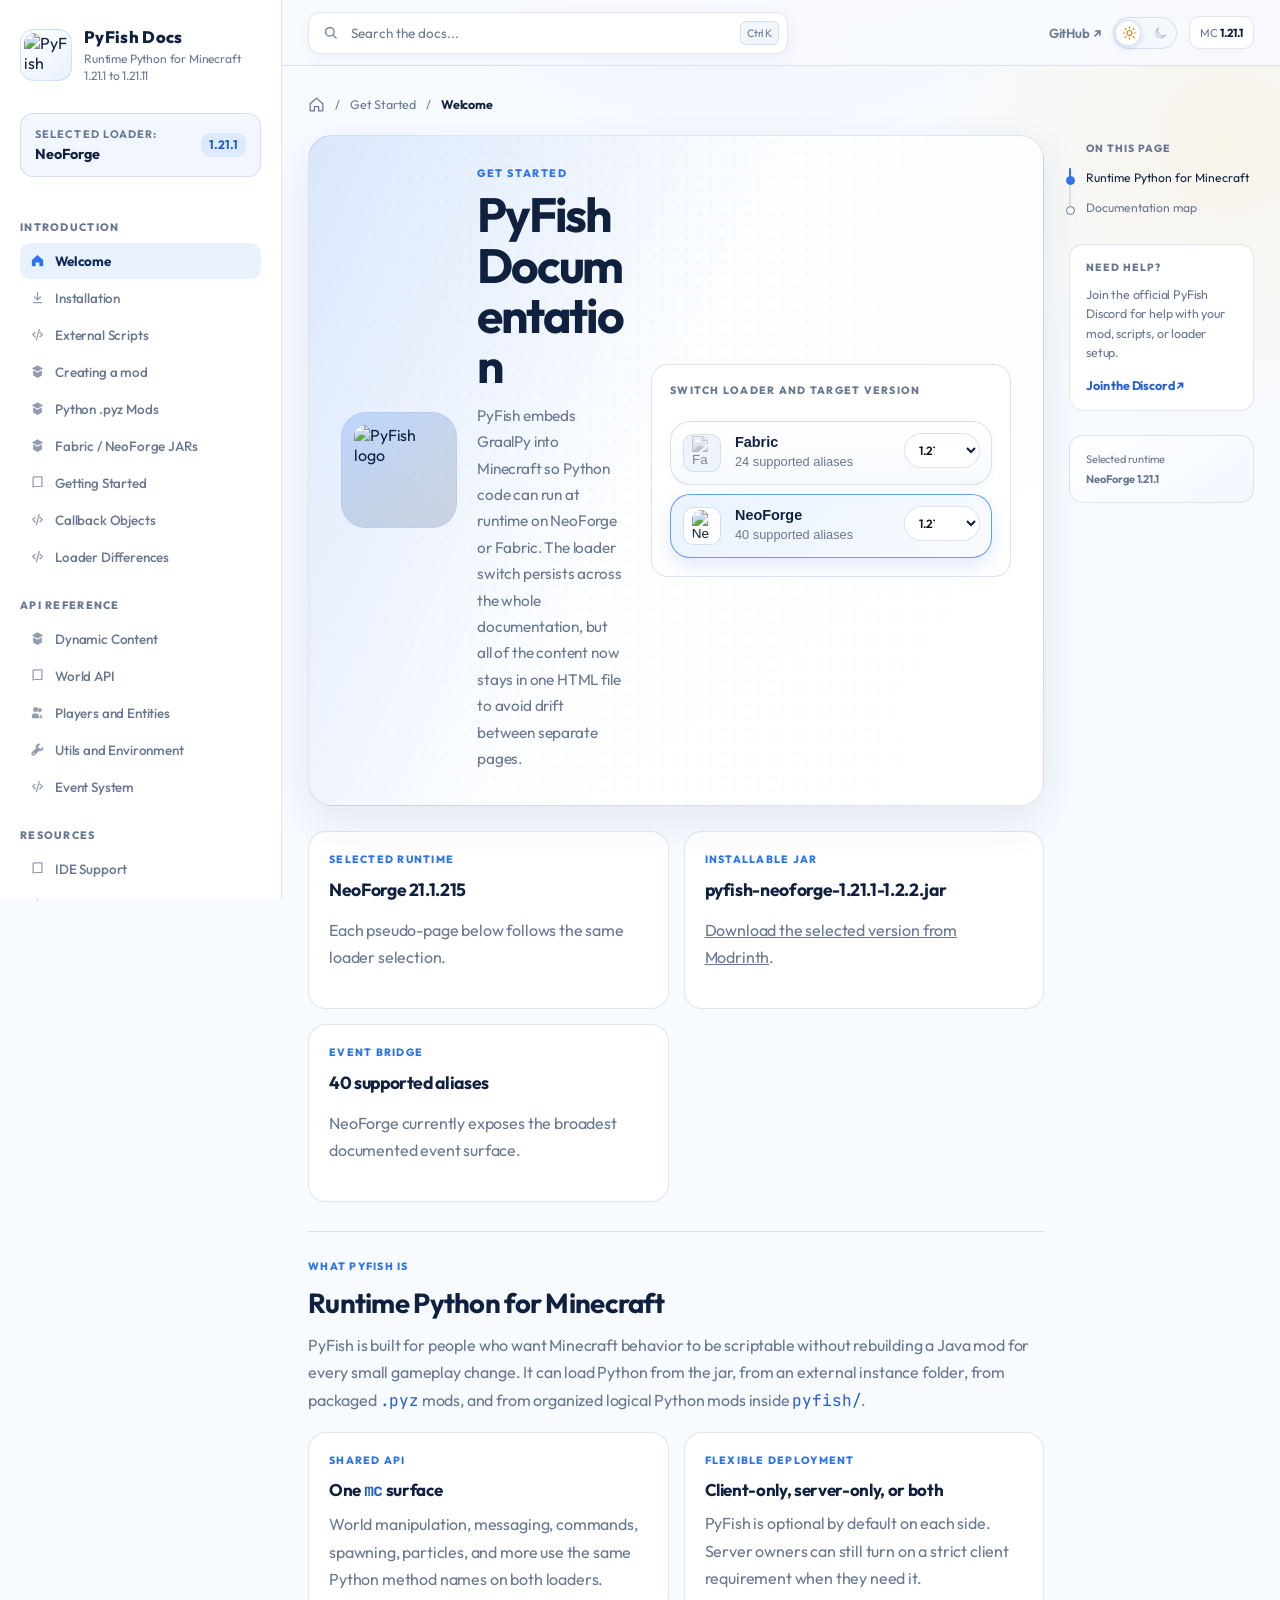
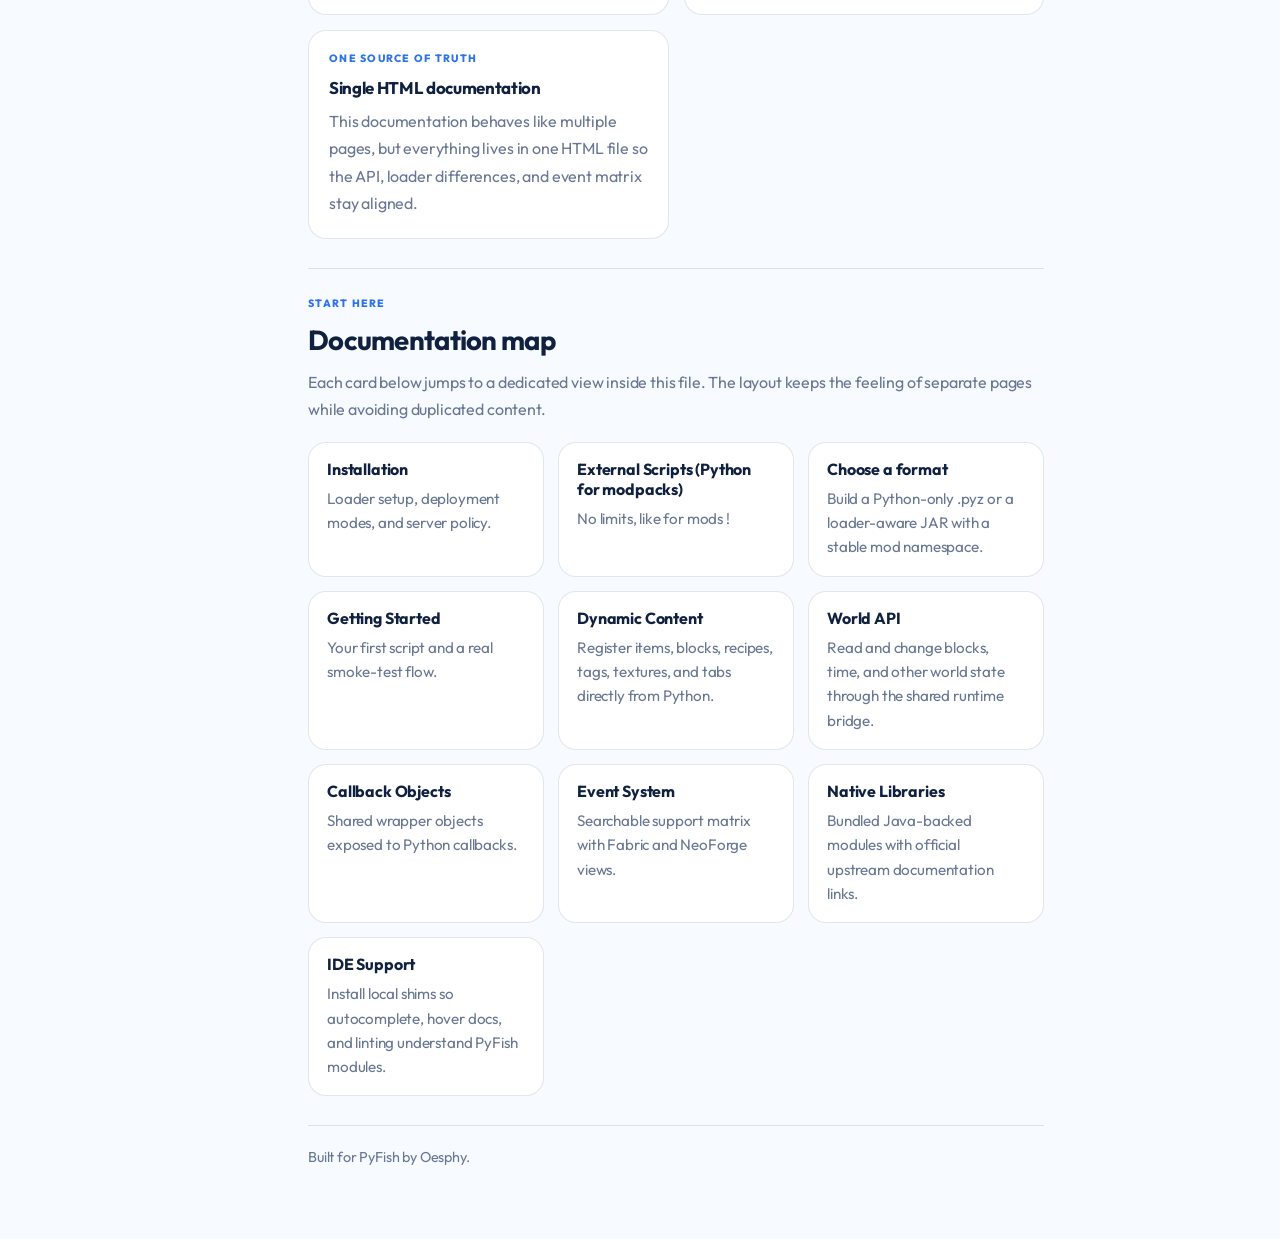
==== commit 5b84253f: "add loader-specific JAR templates" ====
--- a/index.html
+++ b/index.html
@@ -175,7 +175,7 @@
                         </article>
                         <article class="stat-card">
                             <div class="stat-label">Installable jar</div>
-                            <div class="stat-value" data-loader-field="jarName">pyfish-neoforge-1.21.1-1.2.0.jar
+                            <div class="stat-value" data-loader-field="jarName">pyfish-neoforge-1.21.1-1.2.2.jar
                             </div>
                             <p><a href="https://modrinth.com/mod/bdP4b2gP/versions" target="_blank"
                                     rel="noopener">Download the selected version from Modrinth</a>.</p>
@@ -301,7 +301,7 @@
                         </article>
                         <article class="stat-card">
                             <div class="stat-label">Install this jar</div>
-                            <div class="stat-value" data-loader-field="jarName">pyfish-neoforge-1.21.1-1.2.0.jar
+                            <div class="stat-value" data-loader-field="jarName">pyfish-neoforge-1.21.1-1.2.2.jar
                             </div>
                             <p><a href="https://modrinth.com/mod/bdP4b2gP/versions" target="_blank"
                                     rel="noopener">Open the official download page</a>.</p>
@@ -326,7 +326,7 @@
                                     <span class="inline-code" data-loader-field="minecraftVersion" data-loader-source="fabric">1.21.1</span>.
                                 </li>
                                 <li>Install Fabric API <span class="inline-code" data-loader-field="apiVersionLabel" data-loader-source="fabric">0.116.12+1.21.1</span> for Minecraft <span class="inline-code" data-loader-field="minecraftVersion" data-loader-source="fabric">1.21.1</span>.</li>
-                                <li>Copy <span class="inline-code" data-loader-field="jarName" data-loader-source="fabric">pyfish-fabric-1.21.1-1.2.0.jar</span> into
+                                <li>Copy <span class="inline-code" data-loader-field="jarName" data-loader-source="fabric">pyfish-fabric-1.21.1-1.2.2.jar</span> into
                                     <span class="inline-code">mods/</span>.
                                 </li>
                             </ul>
@@ -337,7 +337,7 @@
                             <ul class="detail-list">
                                 <li>Install NeoForge <span class="inline-code" data-loader-field="loaderVersionLabel" data-loader-source="neoforge">21.1.215</span> for Minecraft <span
                                         class="inline-code" data-loader-field="minecraftVersion" data-loader-source="neoforge">1.21.1</span>.</li>
-                                <li>Copy <span class="inline-code" data-loader-field="jarName" data-loader-source="neoforge">pyfish-neoforge-1.21.1-1.2.0.jar</span> into <span
+                                <li>Copy <span class="inline-code" data-loader-field="jarName" data-loader-source="neoforge">pyfish-neoforge-1.21.1-1.2.2.jar</span> into <span
                                         class="inline-code">mods/</span>.</li>
                                 <li>Start the game once so the standard PyFish config folders are created.</li>
                             </ul>
@@ -443,7 +443,7 @@
                     <div class="code-shell">
                         <pre>.minecraft/
 |-- mods/
-|   |-- pyfish-neoforge-1.21.11-1.2.0.jar
+|   |-- pyfish-neoforge-1.21.11-1.2.2.jar
 |   `-- packaged_mod-1.0.0.pyz
 |-- config/
 `-- pyfish/
@@ -1616,7 +1616,10 @@
                             </ul>
                             <div class="guide-actions">
                                 <a class="guide-action" href="#jar-mods" data-view-link="jar-mods">Open the JAR guide</a>
-                                <a class="guide-action secondary" href="pyfish_mod_template.zip" download>Download template</a>
+                                <a class="guide-action secondary" href="pyfish_jar_template_neoforge_1.21.1.zip"
+                                    data-jar-template-link download>
+                                    Download <span data-loader-field="jarTemplateTarget">NeoForge 1.21.1</span> template
+                                </a>
                             </div>
                         </article>
                     </div>
@@ -1872,7 +1875,7 @@
                                 <div class="code-shell">
                                     <pre>.minecraft/
 `-- mods/
-    |-- pyfish-fabric-1.21.1-1.2.0.jar
+    |-- pyfish-fabric-1.21.1-1.2.2.jar
     `-- example_pyz_mod-1.0.0.pyz</pre>
                                 </div>
                             </div>
@@ -1964,10 +1967,10 @@
                         <img src="https://cdn.modrinth.com/data/bdP4b2gP/a01bf99421098f66b65ad2d4006a5337a18a58f0.png"
                             alt="PyFish logo">
                         <div class="hero-title">
-                            <h1>Build Fabric and NeoForge JAR Mods</h1>
+                            <h1>Build a <span data-loader-field="jarTemplateTarget">NeoForge 1.21.1</span> JAR Mod</h1>
                             <p class="hero-subtitle">
-                                Package Python scripts as normal loader mods. The template generates one Fabric JAR
-                                and one NeoForge JAR while keeping gameplay code in Python.
+                                Start from a project already configured for the selected loader and Minecraft version.
+                                It packages your Python scripts as one native loader JAR.
                             </p>
                         </div>
                     </div>
@@ -1975,58 +1978,63 @@
                 </header>
 
                 <section class="section">
-                    <div class="section-eyebrow">Before you start</div>
-                    <h2>Use JAR only when loader metadata matters</h2>
+                    <div class="section-eyebrow">Selected target</div>
+                    <h2>One template, one compatible JAR</h2>
                     <div class="stats-grid">
                         <article class="stat-card">
+                            <div class="stat-label">Target</div>
+                            <div class="stat-value" data-loader-field="jarTemplateTarget">NeoForge 1.21.1</div>
+                            <p>The loader metadata and dependency ranges are already configured.</p>
+                        </article>
+                        <article class="stat-card">
+                            <div class="stat-label">Output</div>
+                            <div class="stat-value">One JAR</div>
+                            <p>No unused metadata or second-loader artifact is generated.</p>
+                        </article>
+                        <article class="stat-card">
                             <div class="stat-label">Build tool</div>
-                            <div class="stat-value">Java 21 + Gradle wrapper</div>
-                            <p>The wrapper is included, so Gradle does not need to be installed separately.</p>
-                        </article>
-                        <article class="stat-card">
-                            <div class="stat-label">Outputs</div>
-                            <div class="stat-value">Two JARs</div>
-                            <p>One for Fabric and one for NeoForge.</p>
-                        </article>
-                        <article class="stat-card">
-                            <div class="stat-label">Python code</div>
-                            <div class="stat-value">Shared scripts</div>
-                            <p>The same scripts and namespace are packaged into both outputs.</p>
+                            <div class="stat-value">Java 21 + wrapper</div>
+                            <p>Gradle is included and no Java source code is required.</p>
                         </article>
                     </div>
                     <div class="guide-actions" style="margin-top: 24px;">
-                        <a class="guide-action" href="pyfish_mod_template.zip" download>Download pyfish_mod_template.zip</a>
+                        <a class="guide-action" href="pyfish_jar_template_neoforge_1.21.1.zip"
+                            data-jar-template-link download>
+                            Download <span data-loader-field="jarTemplateName">pyfish_jar_template_neoforge_1.21.1.zip</span>
+                        </a>
                         <a class="guide-action secondary" href="#template" data-view-link="template">Back to format choice</a>
                     </div>
-                </section>
-
-                <section class="section">
+                    <div class="decision-note" data-jar-template-unavailable hidden style="margin-top: 24px;">
+                        <h3>No template for this exact target</h3>
+                        <p>JAR templates are currently provided for Minecraft 1.21.1 and 1.21.11. Select one of those
+                            versions above instead of using a project with incompatible loader metadata.</p>
+                    </div>
+                </section>
+
+                <section class="section">
+                    <div class="section-eyebrow">Format choice</div>
+                    <h2>Use JAR only when loader metadata matters</h2>
                     <div class="decision-note">
                         <h3>What changes compared with .pyz?</h3>
-                        <p>
-                            A JAR has native Fabric or NeoForge metadata and appears in the loader's mod list. This is
-                            useful for dependencies and conventional mod distribution, but users need the JAR matching
-                            their loader. If none of that matters, the <span class="inline-code">.pyz</span> format is
-                            simpler.
-                        </p>
+                        <p>A JAR appears as its own Fabric or NeoForge mod, has native dependency metadata, and can be
+                            declared as a dependency by other mods. A <span class="inline-code">.pyz</span> remains the
+                            simpler choice when one loader-neutral file is enough.</p>
                     </div>
                 </section>
 
                 <section class="section">
                     <div class="section-eyebrow">Project layout</div>
-                    <h2>Only one folder contains your gameplay code</h2>
-                    <p class="section-intro">
-                        Both loader JARs receive the same scripts. Fabric and NeoForge metadata are generated from the
-                        shared values in <span class="inline-code">gradle.properties</span>.
-                    </p>
+                    <h2>Only the selected loader metadata is included</h2>
+                    <p class="section-intro">The archive contains the metadata file required by
+                        <span data-loader-field="jarTemplateTarget">NeoForge 1.21.1</span>, plus one Python namespace.
+                        It does not contain a dormant configuration for the other loader.</p>
                     <div class="code-shell">
-                        <pre>pyfish_mod_template/
+                        <pre data-loader-field="jarTemplateLayout">pyfish_jar_template_neoforge_1.21.1/
 |-- gradle.properties
 |-- build.gradle
 |-- gradlew.bat
 |-- gradlew
 `-- src/main/resources/
-    |-- fabric.mod.json
     |-- META-INF/neoforge.mods.toml
     |-- assets/ruby_tools/...
     |-- data/ruby_tools/...
@@ -2038,48 +2046,47 @@
 
                 <section class="section">
                     <div class="section-eyebrow">Configure and build</div>
-                    <h2>Four ordered steps</h2>
+                    <h2>Four steps to one loader JAR</h2>
                     <div class="guide-steps">
                         <article class="guide-step">
                             <div class="step-number">1</div>
                             <div>
-                                <h3>Edit gradle.properties</h3>
-                                <p>Set <span class="inline-code">mod_id</span>, name, version, authors, license, and
-                                    description. Use a unique lowercase mod id such as
-                                    <span class="inline-code">ruby_tools</span>.</p>
+                                <h3>Extract the selected archive</h3>
+                                <p>Open <span class="inline-code" data-loader-field="jarTemplateProject">pyfish_jar_template_neoforge_1.21.1</span>.
+                                    The loader and Minecraft target are already set.</p>
                             </div>
                         </article>
                         <article class="guide-step">
                             <div class="step-number">2</div>
                             <div>
-                                <h3>Rename the script namespace folder</h3>
-                                <p>Rename <span class="inline-code">src/main/resources/pyfish/template_mod/</span> to
-                                    <span class="inline-code">src/main/resources/pyfish/ruby_tools/</span>. The folder
-                                    name must exactly match <span class="inline-code">mod_id</span>.</p>
+                                <h3>Edit the mod identity</h3>
+                                <p>Set <span class="inline-code">mod_id</span>, name, mod version, authors, license,
+                                    and description at the top of <span class="inline-code">gradle.properties</span>.
+                                    Leave the target fields unchanged.</p>
                             </div>
                         </article>
                         <article class="guide-step">
                             <div class="step-number">3</div>
                             <div>
-                                <h3>Write Python scripts</h3>
-                                <p>Put scripts in the namespace folder's <span class="inline-code">scripts/</span>
-                                    directory. Add pure-Python packages to its
-                                    <span class="inline-code">requirements.txt</span> when needed, and put static
-                                    resources in <span class="inline-code">src/main/resources/assets/&lt;mod_id&gt;/...</span>
-                                    and <span class="inline-code">src/main/resources/data/&lt;namespace&gt;/...</span>.</p>
+                                <h3>Rename the namespace and write Python</h3>
+                                <p>Rename <span class="inline-code">pyfish/template_mod/</span> to match
+                                    <span class="inline-code">mod_id</span>, then put code in its
+                                    <span class="inline-code">scripts/</span> folder. Assets and data use the normal
+                                    <span class="inline-code">assets/&lt;mod_id&gt;/</span> and
+                                    <span class="inline-code">data/&lt;mod_id&gt;/</span> paths.</p>
                             </div>
                         </article>
                         <article class="guide-step">
                             <div class="step-number">4</div>
                             <div>
-                                <h3>Build both loaders</h3>
+                                <h3>Build the selected target</h3>
                                 <div class="code-shell">
                                     <pre>gradlew.bat build
 
 # Linux or macOS:
 ./gradlew build</pre>
                                 </div>
-                                <p style="margin-top: 14px;">The command creates both files in
+                                <p style="margin-top: 14px;">The wrapper creates one file in
                                     <span class="inline-code">build/libs/</span>.</p>
                             </div>
                         </article>
@@ -2087,22 +2094,22 @@
                 </section>
 
                 <section class="section">
-                    <div class="section-eyebrow">Build results</div>
-                    <h2>Install only the matching loader JAR</h2>
+                    <div class="section-eyebrow">Build result</div>
+                    <h2>Install the generated JAR with the matching PyFish build</h2>
                     <div class="code-shell">
-                        <pre>build/libs/ruby_tools-fabric-1.0.0.jar
-build/libs/ruby_tools-neoforge-1.0.0.jar</pre>
-                    </div>
-                    <div class="two-up" style="margin-top: 22px;">
-                        <article class="card">
-                            <div class="card-eyebrow">Fabric instance</div>
-                            <p>Install the <span class="inline-code">-fabric-</span> JAR, PyFish for Fabric, and
-                                Fabric API.</p>
-                        </article>
-                        <article class="card">
-                            <div class="card-eyebrow">NeoForge instance</div>
-                            <p>Install the <span class="inline-code">-neoforge-</span> JAR and PyFish for NeoForge.</p>
-                        </article>
+                        <pre data-loader-field="jarTemplateOutput">template_mod-neoforge-1.21.1-1.0.0.jar</pre>
+                    </div>
+                    <div class="decision-note" data-loader-content="fabric" style="margin-top: 22px;">
+                        <p>Install the generated JAR with PyFish for Fabric
+                            <span data-loader-field="minecraftVersion" data-loader-source="fabric">1.21.1</span> and
+                            Fabric API <span class="inline-code" data-loader-field="apiVersionLabel"
+                                data-loader-source="fabric">0.116.12+1.21.1</span>.</p>
+                    </div>
+                    <div class="decision-note" data-loader-content="neoforge" style="margin-top: 22px;">
+                        <p>Install the generated JAR with PyFish for NeoForge
+                            <span data-loader-field="minecraftVersion" data-loader-source="neoforge">1.21.1</span> on
+                            NeoForge <span class="inline-code" data-loader-field="loaderVersionLabel"
+                                data-loader-source="neoforge">21.1.215</span>.</p>
                     </div>
                 </section>
 
@@ -2115,22 +2122,19 @@
 items.register_item("ruby", {...})
 blocks.register_block("ruby_block", {...})</pre>
                     </div>
-                    <p class="section-intro" style="margin-top: 20px;">
-                        With <span class="inline-code">mod_id=ruby_tools</span>, these become
+                    <p class="section-intro" style="margin-top: 20px;">With
+                        <span class="inline-code">mod_id=ruby_tools</span>, these registrations become
                         <span class="inline-code">ruby_tools:ruby</span> and
-                        <span class="inline-code">ruby_tools:ruby_block</span> on both loaders.
-                    </p>
+                        <span class="inline-code">ruby_tools:ruby_block</span>.</p>
                 </section>
 
                 <section class="section">
                     <div class="section-eyebrow">Installation side</div>
                     <h2>Custom content normally belongs on both sides</h2>
                     <div class="decision-note">
-                        <p>
-                            Install the matching JAR and PyFish on the server and every client when the mod registers
-                            items, blocks, creative tabs, textures, or other synchronized content. Pure server logic
-                            can remain server-only.
-                        </p>
+                        <p>Install the same generated JAR and matching PyFish build on the server and every client when
+                            the mod registers items, blocks, creative tabs, textures, or other synchronized content.
+                            Pure server logic can remain server-only.</p>
                     </div>
                 </section>
             </section>
--- a/assets/docs.css
+++ b/assets/docs.css
@@ -2073,6 +2073,11 @@
     box-shadow: none;
 }
 
+[data-jar-template-link][hidden],
+[data-jar-template-unavailable][hidden] {
+    display: none;
+}
+
 .guide-action::before {
     margin-right: 9px;
     font-size: 1.05em;
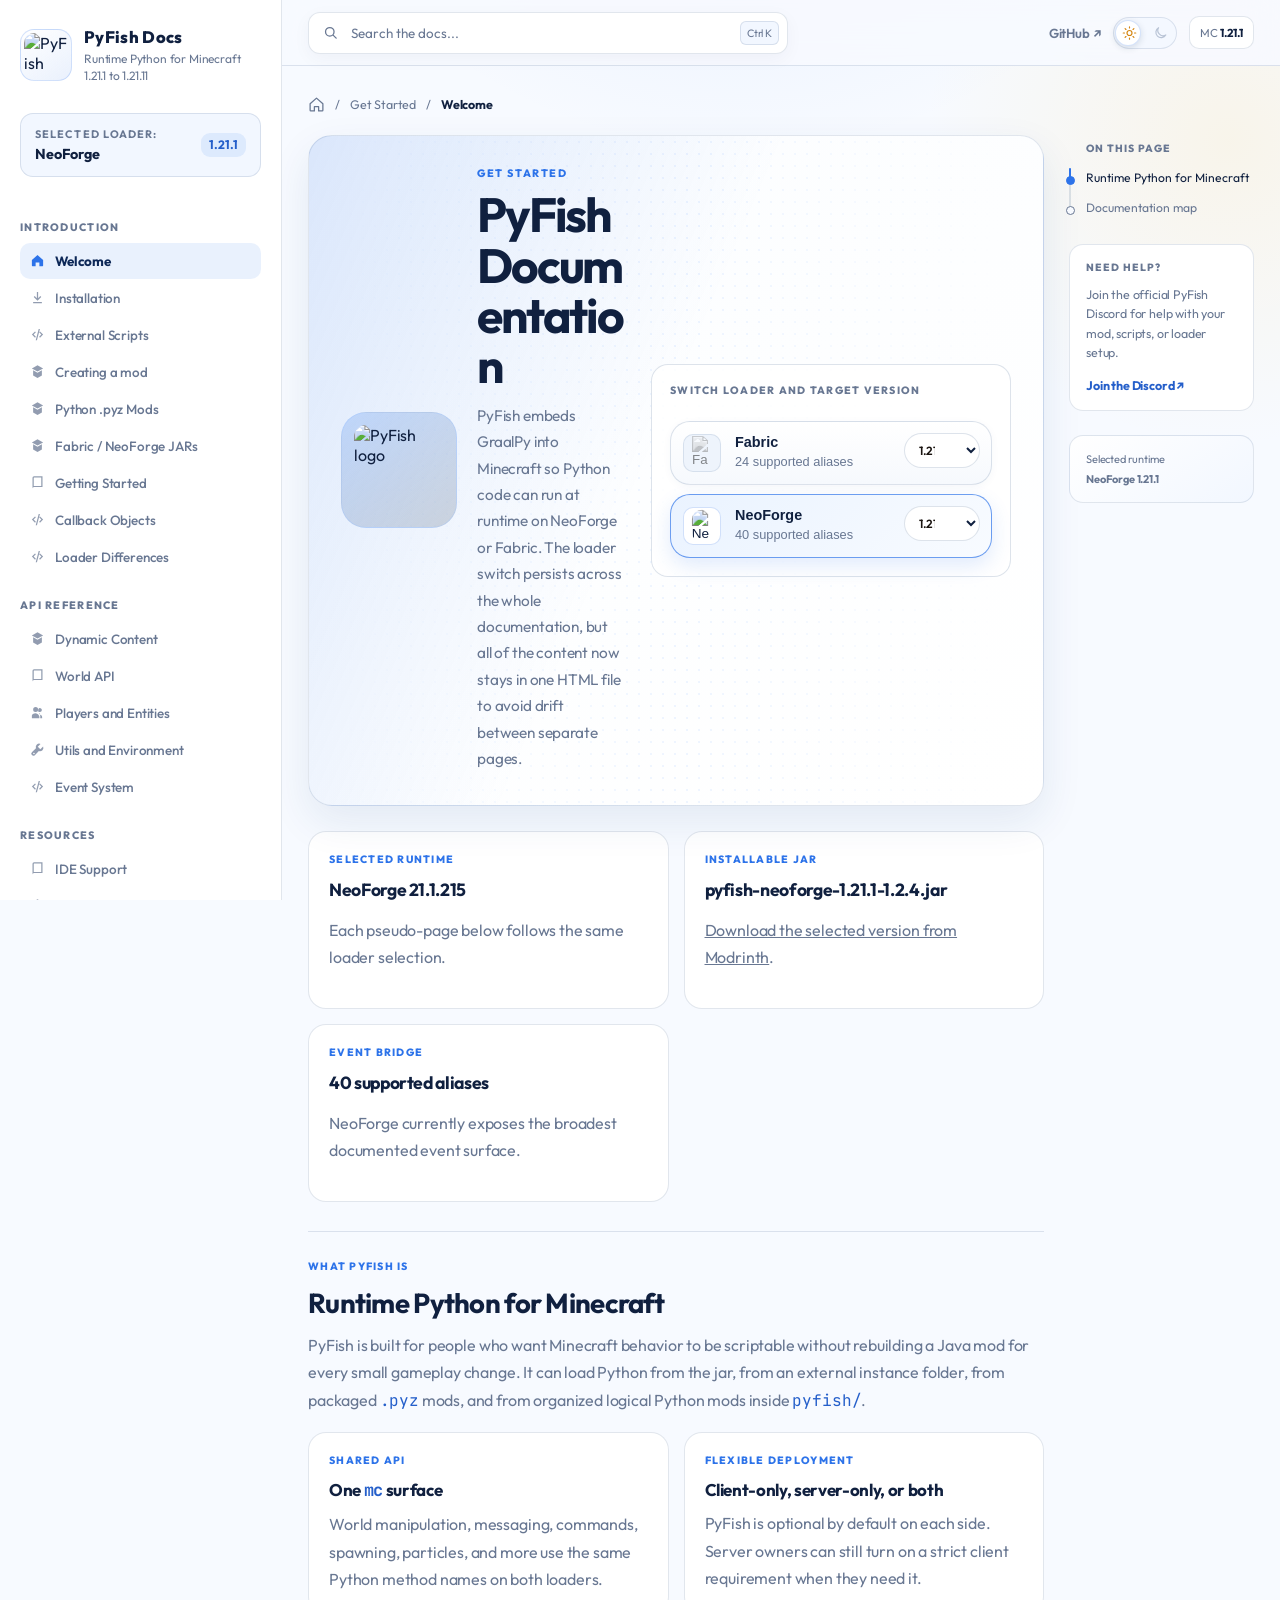
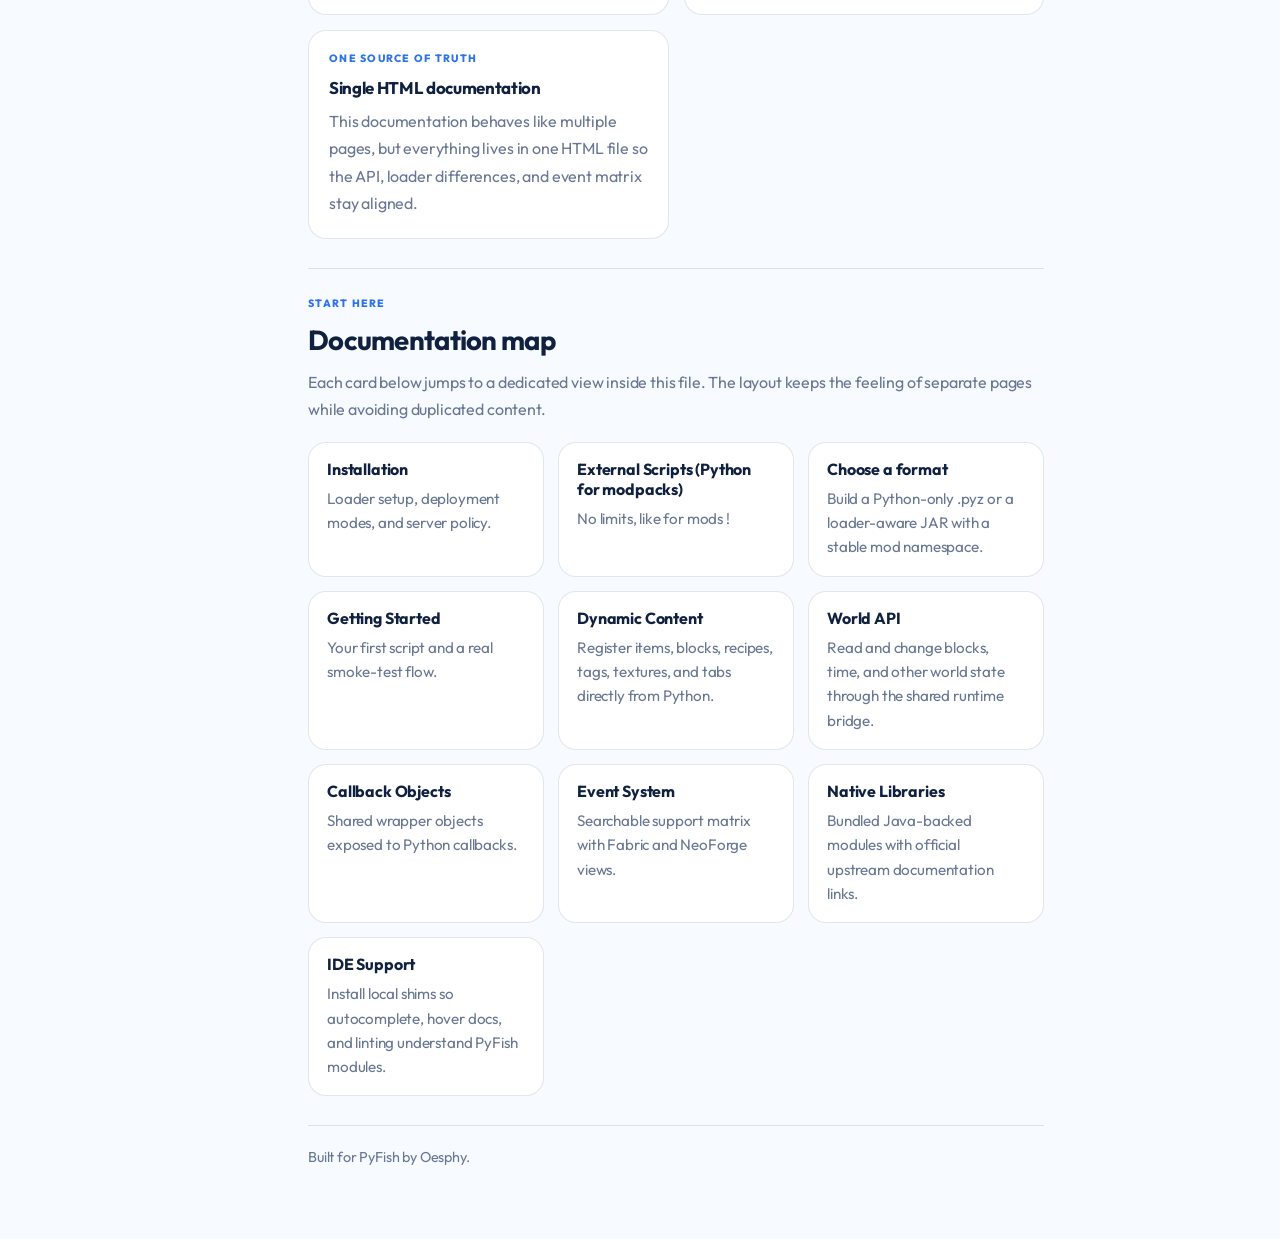
==== commit 51d5dd98: "update documentation for PyFish 1.2.4" ====
--- a/index.html
+++ b/index.html
@@ -175,7 +175,7 @@
                         </article>
                         <article class="stat-card">
                             <div class="stat-label">Installable jar</div>
-                            <div class="stat-value" data-loader-field="jarName">pyfish-neoforge-1.21.1-1.2.2.jar
+                            <div class="stat-value" data-loader-field="jarName">pyfish-neoforge-1.21.1-1.2.4.jar
                             </div>
                             <p><a href="https://modrinth.com/mod/bdP4b2gP/versions" target="_blank"
                                     rel="noopener">Download the selected version from Modrinth</a>.</p>
@@ -301,7 +301,7 @@
                         </article>
                         <article class="stat-card">
                             <div class="stat-label">Install this jar</div>
-                            <div class="stat-value" data-loader-field="jarName">pyfish-neoforge-1.21.1-1.2.2.jar
+                            <div class="stat-value" data-loader-field="jarName">pyfish-neoforge-1.21.1-1.2.4.jar
                             </div>
                             <p><a href="https://modrinth.com/mod/bdP4b2gP/versions" target="_blank"
                                     rel="noopener">Open the official download page</a>.</p>
@@ -326,7 +326,7 @@
                                     <span class="inline-code" data-loader-field="minecraftVersion" data-loader-source="fabric">1.21.1</span>.
                                 </li>
                                 <li>Install Fabric API <span class="inline-code" data-loader-field="apiVersionLabel" data-loader-source="fabric">0.116.12+1.21.1</span> for Minecraft <span class="inline-code" data-loader-field="minecraftVersion" data-loader-source="fabric">1.21.1</span>.</li>
-                                <li>Copy <span class="inline-code" data-loader-field="jarName" data-loader-source="fabric">pyfish-fabric-1.21.1-1.2.2.jar</span> into
+                                <li>Copy <span class="inline-code" data-loader-field="jarName" data-loader-source="fabric">pyfish-fabric-1.21.1-1.2.4.jar</span> into
                                     <span class="inline-code">mods/</span>.
                                 </li>
                             </ul>
@@ -337,7 +337,7 @@
                             <ul class="detail-list">
                                 <li>Install NeoForge <span class="inline-code" data-loader-field="loaderVersionLabel" data-loader-source="neoforge">21.1.215</span> for Minecraft <span
                                         class="inline-code" data-loader-field="minecraftVersion" data-loader-source="neoforge">1.21.1</span>.</li>
-                                <li>Copy <span class="inline-code" data-loader-field="jarName" data-loader-source="neoforge">pyfish-neoforge-1.21.1-1.2.2.jar</span> into <span
+                                <li>Copy <span class="inline-code" data-loader-field="jarName" data-loader-source="neoforge">pyfish-neoforge-1.21.1-1.2.4.jar</span> into <span
                                         class="inline-code">mods/</span>.</li>
                                 <li>Start the game once so the standard PyFish config folders are created.</li>
                             </ul>
@@ -443,7 +443,7 @@
                     <div class="code-shell">
                         <pre>.minecraft/
 |-- mods/
-|   |-- pyfish-neoforge-1.21.11-1.2.2.jar
+|   |-- pyfish-neoforge-1.21.11-1.2.4.jar
 |   `-- packaged_mod-1.0.0.pyz
 |-- config/
 `-- pyfish/
@@ -458,7 +458,7 @@
         |               `-- ruby.png
         |-- data/
         |   `-- my_mod/
-        |       `-- recipes/
+        |       `-- recipe/
         |           `-- ruby.json
         `-- scripts/
             |-- init.py
@@ -486,6 +486,10 @@
                             <p>Logical mods can also bundle normal Minecraft resources under
                                 <span class="inline-code">pyfish/&lt;mod_id&gt;/assets/&lt;namespace&gt;/...</span>
                                 and <span class="inline-code">pyfish/&lt;mod_id&gt;/data/&lt;namespace&gt;/...</span>.</p>
+                            <p>For <span class="inline-code">assets/my_mod/textures/item/ruby.png</span>, use the
+                                Python texture id <span class="inline-code">item/ruby</span>. Do not include
+                                <span class="inline-code">assets/</span>, <span class="inline-code">textures/</span>,
+                                or <span class="inline-code">.png</span>.</p>
                         </article>
                         <article class="card">
                             <div class="card-eyebrow">Dependencies</div>
@@ -920,8 +924,9 @@
                         </article>
                         <article class="card">
                             <div class="card-eyebrow">Bundled real mods</div>
-                            <p>Scripts bundled inside a proper mod jar register content under that Java mod id, so a
-                                PyFish-powered mod stays inside its own namespace automatically.</p>
+                            <p>Scripts bundled inside a proper mod jar use the directory name under
+                                <span class="inline-code">src/main/resources/pyfish/</span> as their namespace. Keep
+                                that directory identical to the loader mod id configured by the template.</p>
                         </article>
                     </div>
                 </section>
@@ -935,10 +940,12 @@
                             <div class="card-eyebrow">Items and foods</div>
                             <ul class="detail-list">
                                 <li><span class="inline-code">texture</span> picks the generated model texture reference.</li>
+                                <li>Texture references are ids such as <span class="inline-code">item/ruby</span>, not filenames such as <span class="inline-code">ruby.png</span>.</li>
                                 <li><span class="inline-code">model</span> overrides the item model parent.</li>
                                 <li><span class="inline-code">stacksTo</span>, <span class="inline-code">fireResistant</span>, and <span class="inline-code">durability</span> are supported on items.</li>
                                 <li><span class="inline-code">alwaysEdible</span> is supported on foods.</li>
                                 <li><span class="inline-code">tab</span> attaches the entry to a generated or existing creative tab.</li>
+                                <li>Use a complete id for vanilla tabs, for example <span class="inline-code">minecraft:ingredients</span>. A short id refers to a tab in the current mod namespace.</li>
                                 <li><span class="inline-code">events</span> attaches Python callbacks directly to the dynamic item.</li>
                             </ul>
                         </article>
@@ -1007,7 +1014,7 @@
     mc.send_message(player, "Dynamic item callback OK")
 
 items.register_item("signal_wand", {
-    "texture": "signal_wand",
+    "texture": "item/signal_wand",
     "stacksTo": 1,
     "events": {
         "use": on_wand_use
@@ -1875,7 +1882,7 @@
                                 <div class="code-shell">
                                     <pre>.minecraft/
 `-- mods/
-    |-- pyfish-fabric-1.21.1-1.2.2.jar
+    |-- pyfish-fabric-1.21.1-1.2.4.jar
     `-- example_pyz_mod-1.0.0.pyz</pre>
                                 </div>
                             </div>
@@ -1909,7 +1916,10 @@
                             <div class="card-eyebrow">Bundled resources</div>
                             <p>Place static files in the archive with the normal Minecraft layout such as
                                 <span class="inline-code">assets/&lt;namespace&gt;/textures/...</span> and
-                                <span class="inline-code">data/&lt;namespace&gt;/recipes/...</span>.</p>
+                                <span class="inline-code">data/&lt;namespace&gt;/recipe/...</span>. Minecraft 1.21 also
+                                uses singular folders such as <span class="inline-code">loot_table/</span>,
+                                <span class="inline-code">advancement/</span>, <span class="inline-code">tags/item/</span>,
+                                and <span class="inline-code">tags/block/</span>.</p>
                         </article>
                         <article class="card">
                             <div class="card-eyebrow">Pure Python first</div>
